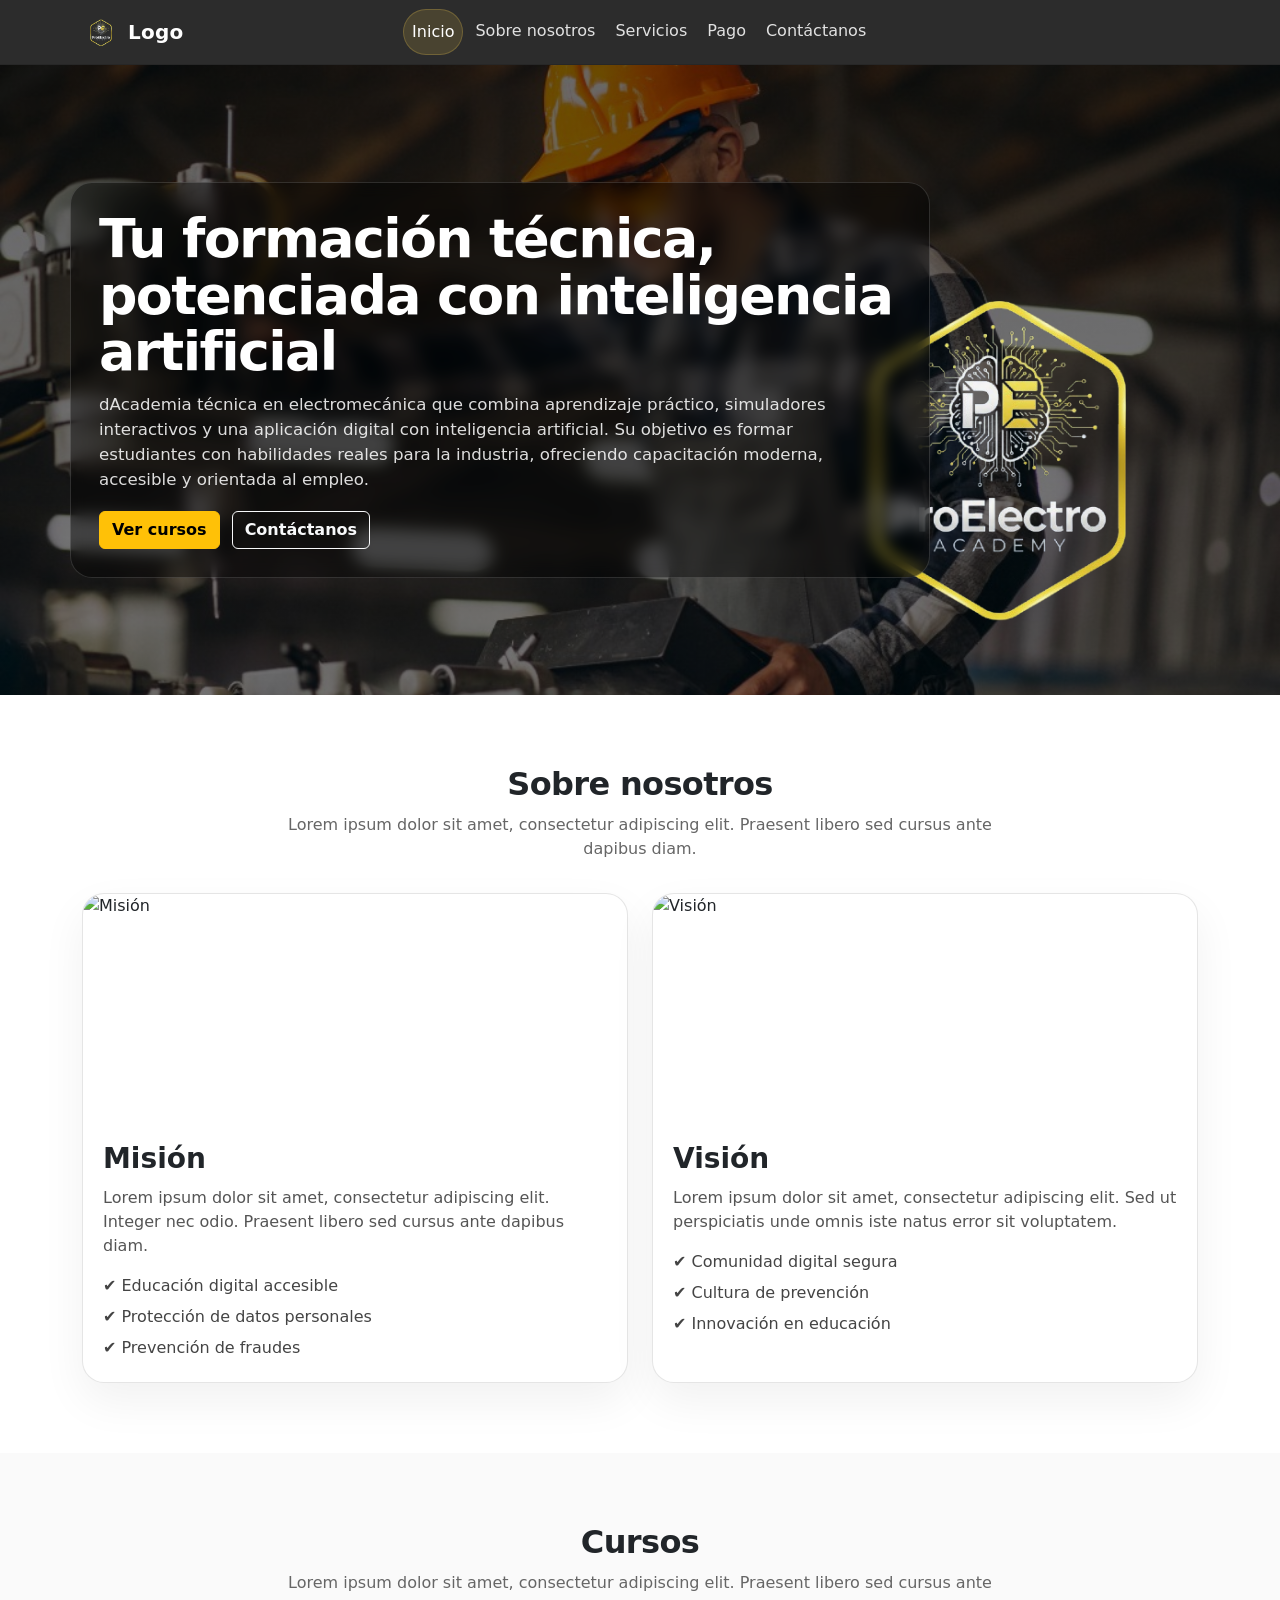
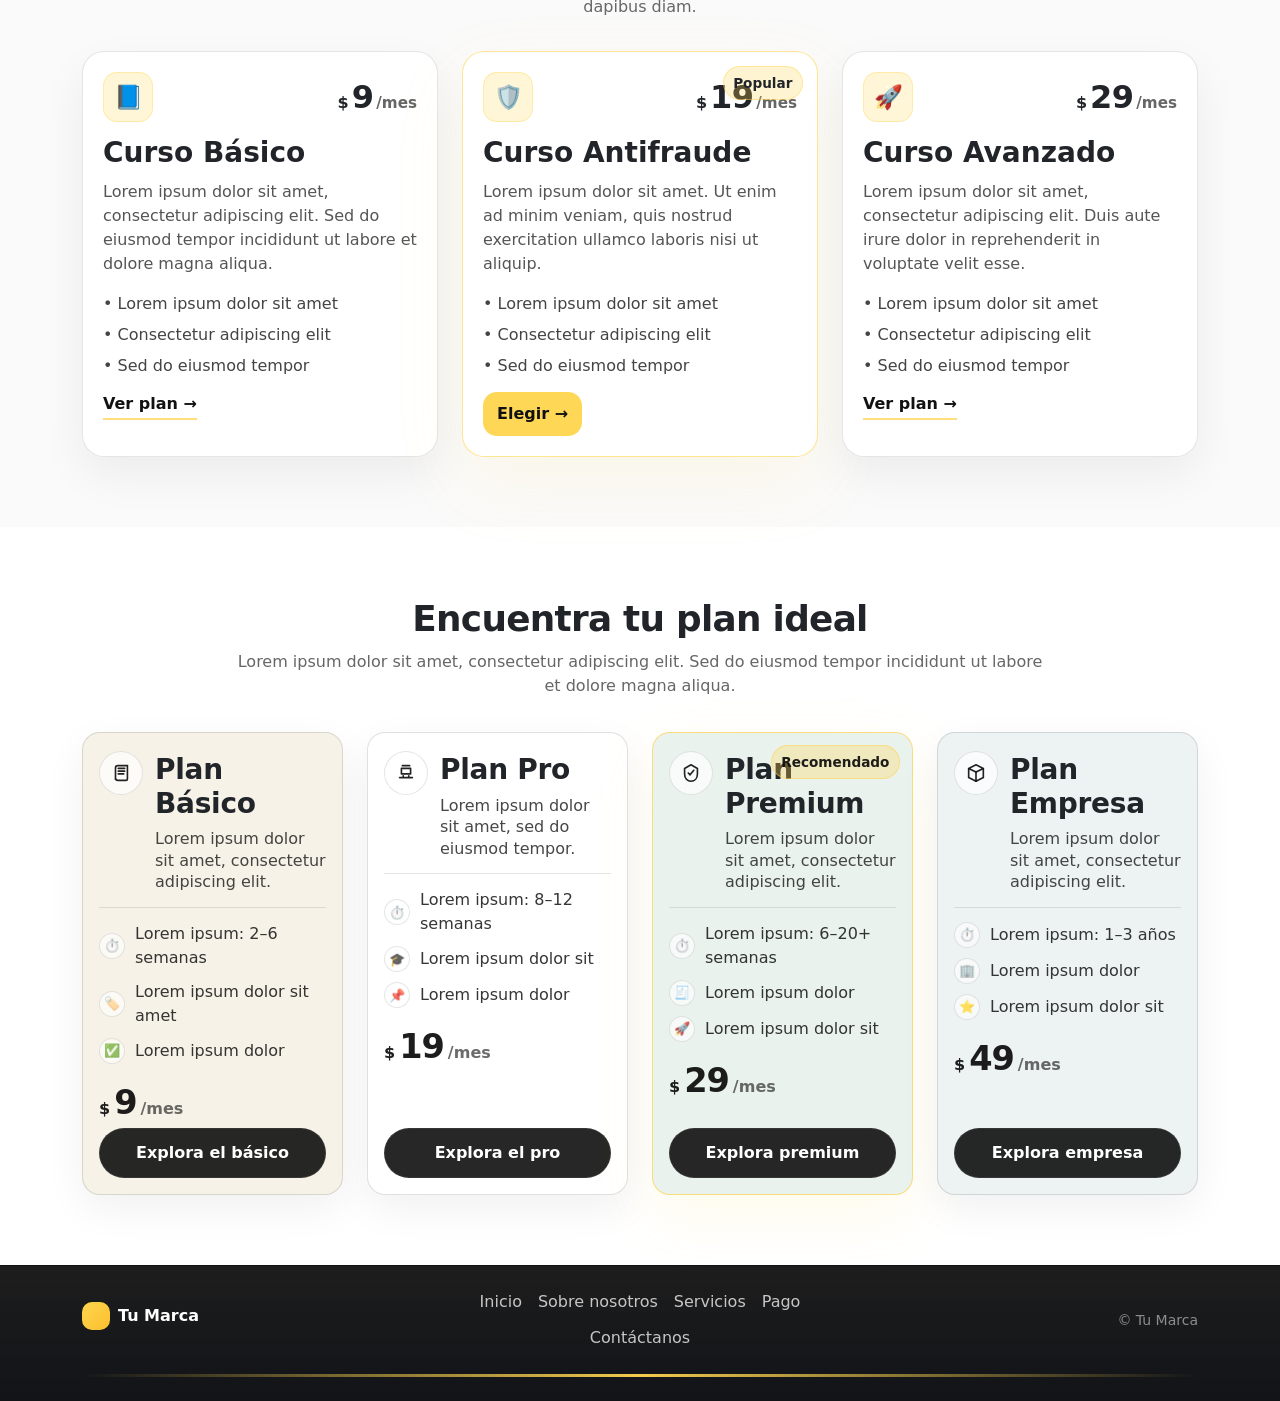
==== index.html @ c1946adf "actualizacion hero" ====
<!doctype html>
<html lang="es">
<head>
  <meta charset="utf-8" />
  <meta name="viewport" content="width=device-width, initial-scale=1" />
  <title>Layout General</title>

  <!-- Bootstrap -->
  <link href="https://cdn.jsdelivr.net/npm/bootstrap@5.3.3/dist/css/bootstrap.min.css" rel="stylesheet">
  <!-- CSS -->
  <link rel="stylesheet" href="diseño.css" />
  <link rel="stylesheet" href="inicio.css">
</head>

<body>

  <!-- NAVBAR -->
  <header class="sticky-top">
    <nav class="navbar navbar-expand-lg navbar-dark nav-oscuro">
      <div class="container">

      <!-- Logo -->
<a class="navbar-brand d-flex align-items-center gap-2" href="index.html">
  <img src="img/logo.png" alt="Logo" class="logo-img">
  <span class="brand-text d-none d-sm-inline">Logo</span>
</a>

        <!-- Toggle Mobile -->
        <button class="navbar-toggler border-0 shadow-none" type="button"
                data-bs-toggle="collapse" data-bs-target="#mainNav"
                aria-controls="mainNav" aria-expanded="false" aria-label="Abrir menú">
          <span class="navbar-toggler-icon"></span>
        </button>

        <!-- Menú -->
        <div class="collapse navbar-collapse" id="mainNav">

          <!-- Menú centrado real -->
          <ul class="navbar-nav mx-auto text-center nav-center">
            <li class="nav-item"><a class="nav-link active" href="#inicio">Inicio</a></li>
            <li class="nav-item"><a class="nav-link" href="#nosotros">Sobre nosotros</a></li>
            <li class="nav-item"><a class="nav-link" href="#servicios">Servicios</a></li>
            <li class="nav-item"><a class="nav-link" href="#pago">Pago</a></li>
            <li class="nav-item"><a class="nav-link" href="#contactanos">Contáctanos</a></li>
          </ul>

          <!-- Spacer para que el centrado no se vaya (balance del logo) -->
          <div class="nav-spacer d-none d-lg-block"></div>
        </div>

      </div>
    </nav>
  </header>

  <!-- MAIN BLANCO -->
 <main>
  <section id="inicio" class="hero-bg">
  <div class="hero-overlay" aria-hidden="true"></div>

  <div class="container hero-content">
    <div class="hero-box">
      <h1 class="hero-title">Tu formación técnica, potenciada con inteligencia artificial</h1>
      <p class="hero-subtitle">
        dAcademia técnica en electromecánica que combina aprendizaje práctico, simuladores interactivos y una aplicación digital con inteligencia artificial. Su objetivo es formar estudiantes con habilidades reales para la industria, ofreciendo capacitación moderna, accesible y orientada al empleo.
      </p>

      <div class="hero-actions">
        <a href="#servicios" class="btn btn-warning fw-semibold">Ver cursos</a>
        <a href="#contactanos" class="btn btn-outline-light fw-semibold">Contáctanos</a>
      </div>
    </div>
  </div>
</section>
<section id="nosotros" class="about-section">
  <div class="container">

    <div class="about-head">
      <h2 class="about-title">Sobre nosotros</h2>
      <p class="about-subtitle">
        Lorem ipsum dolor sit amet, consectetur adipiscing elit. Praesent libero sed cursus ante dapibus diam.
      </p>
    </div>
    <!-- SOLO ESTO SE AGREGA -->
  <img src="img/logo.png" alt="Logo" class="hero-logo">

    <div class="row g-4">

      <!-- MISIÓN -->
      <div class="col-12 col-md-6">
        <article class="about-card">
          <div class="about-img">
            <img src="https://images.unsplash.com/photo-1521737604893-d14cc237f11d?auto=format&fit=crop&w=1400&q=70" alt="Misión">
          </div>

          <div class="about-body">
            <h3 class="about-card-title">Misión</h3>
            <p class="about-text">
              Lorem ipsum dolor sit amet, consectetur adipiscing elit. Integer nec odio. Praesent libero sed cursus ante dapibus diam.
            </p>

            <ul class="about-list">
              <li>✔ Educación digital accesible</li>
              <li>✔ Protección de datos personales</li>
              <li>✔ Prevención de fraudes</li>
            </ul>
          </div>
        </article>
      </div>

      <!-- VISIÓN -->
      <div class="col-12 col-md-6">
        <article class="about-card">
          <div class="about-img">
            <img src="https://images.unsplash.com/photo-1522071820081-009f0129c71c?auto=format&fit=crop&w=1400&q=70" alt="Visión">
          </div>

          <div class="about-body">
            <h3 class="about-card-title">Visión</h3>
            <p class="about-text">
              Lorem ipsum dolor sit amet, consectetur adipiscing elit. Sed ut perspiciatis unde omnis iste natus error sit voluptatem.
            </p>

            <ul class="about-list">
              <li>✔ Comunidad digital segura</li>
              <li>✔ Cultura de prevención</li>
              <li>✔ Innovación en educación</li>
            </ul>
          </div>
        </article>
      </div>

    </div>

  </div>
</section>
<section id="servicios" class="courses-section">
  <div class="container">

    <div class="courses-head">
      <h2 class="courses-title">Cursos</h2>
      <p class="courses-subtitle">
        Lorem ipsum dolor sit amet, consectetur adipiscing elit. Praesent libero sed cursus ante dapibus diam.
      </p>
    </div>

    <div class="row g-4">

      <!-- CURSO 1 -->
      <div class="col-12 col-md-6 col-lg-4">
        <article class="course-card">
          <div class="course-top">
            <div class="course-icon">📘</div>
            <div class="course-price">
              <span class="cur">$</span><span class="val">9</span><span class="per">/mes</span>
            </div>
          </div>

          <h3 class="course-name">Curso Básico</h3>
          <p class="course-text">
            Lorem ipsum dolor sit amet, consectetur adipiscing elit. Sed do eiusmod tempor incididunt ut labore et dolore magna aliqua.
          </p>

          <ul class="course-list">
            <li>• Lorem ipsum dolor sit amet</li>
            <li>• Consectetur adipiscing elit</li>
            <li>• Sed do eiusmod tempor</li>
          </ul>

          <a href="#pago" class="course-btn">Ver plan →</a>
        </article>
      </div>

      <!-- CURSO 2 -->
      <div class="col-12 col-md-6 col-lg-4">
        <article class="course-card featured">
          <div class="course-badge">Popular</div>

          <div class="course-top">
            <div class="course-icon">🛡️</div>
            <div class="course-price">
              <span class="cur">$</span><span class="val">19</span><span class="per">/mes</span>
            </div>
          </div>

          <h3 class="course-name">Curso Antifraude</h3>
          <p class="course-text">
            Lorem ipsum dolor sit amet. Ut enim ad minim veniam, quis nostrud exercitation ullamco laboris nisi ut aliquip.
          </p>

          <ul class="course-list">
            <li>• Lorem ipsum dolor sit amet</li>
            <li>• Consectetur adipiscing elit</li>
            <li>• Sed do eiusmod tempor</li>
          </ul>

          <a href="#pago" class="course-btn solid">Elegir →</a>
        </article>
      </div>

      <!-- CURSO 3 -->
      <div class="col-12 col-md-6 col-lg-4">
        <article class="course-card">
          <div class="course-top">
            <div class="course-icon">🚀</div>
            <div class="course-price">
              <span class="cur">$</span><span class="val">29</span><span class="per">/mes</span>
            </div>
          </div>

          <h3 class="course-name">Curso Avanzado</h3>
          <p class="course-text">
            Lorem ipsum dolor sit amet, consectetur adipiscing elit. Duis aute irure dolor in reprehenderit in voluptate velit esse.
          </p>

          <ul class="course-list">
            <li>• Lorem ipsum dolor sit amet</li>
            <li>• Consectetur adipiscing elit</li>
            <li>• Sed do eiusmod tempor</li>
          </ul>

          <a href="#pago" class="course-btn">Ver plan →</a>
        </article>
      </div>

    </div>
  </div>
</section>
<section id="pago" class="plans-section">
  <div class="container">

    <header class="plans-head">
      <h2 class="plans-title">Encuentra tu plan ideal</h2>
      <p class="plans-subtitle">
        Lorem ipsum dolor sit amet, consectetur adipiscing elit. Sed do eiusmod tempor incididunt ut labore et dolore magna aliqua.
      </p>
    </header>

    <div class="row g-4">

      <!-- PLAN 1 -->
      <div class="col-12 col-md-6 col-lg-3">
        <article class="plan-box tint-1">
          <div class="plan-top">
            <span class="plan-icon" aria-hidden="true">
              <!-- icono simple -->
              <svg viewBox="0 0 24 24" fill="none">
                <path d="M6 19V6.5A2.5 2.5 0 0 1 8.5 4H19v14.5A1.5 1.5 0 0 1 17.5 20H8.5A2.5 2.5 0 0 1 6 17.5" stroke="currentColor" stroke-width="1.8" stroke-linecap="round"/>
                <path d="M9 7h7M9 10h7M9 13h6" stroke="currentColor" stroke-width="1.8" stroke-linecap="round"/>
              </svg>
            </span>

            <div>
              <h3 class="plan-name">Plan Básico</h3>
              <p class="plan-desc">Lorem ipsum dolor sit amet, consectetur adipiscing elit.</p>
            </div>
          </div>

          <div class="plan-sep"></div>

          <ul class="plan-features">
            <li>
              <span class="feat-ic">⏱</span>
              <span>Lorem ipsum: 2–6 semanas</span>
            </li>
            <li>
              <span class="feat-ic">🏷</span>
              <span>Lorem ipsum dolor sit amet</span>
            </li>
            <li>
              <span class="feat-ic">✅</span>
              <span>Lorem ipsum dolor</span>
            </li>
          </ul>

          <div class="plan-price">
            <span class="cur">$</span><span class="val">9</span><span class="per">/mes</span>
          </div>

          <a href="#contactanos" class="plan-btn">Explora el básico</a>
        </article>
      </div>

      <!-- PLAN 2 -->
      <div class="col-12 col-md-6 col-lg-3">
        <article class="plan-box tint-2">
          <div class="plan-top">
            <span class="plan-icon" aria-hidden="true">
              <svg viewBox="0 0 24 24" fill="none">
                <path d="M7 7h10v6H7V7Z" stroke="currentColor" stroke-width="1.8" stroke-linejoin="round"/>
                <path d="M5 17h14M9 17v-2m6 2v-2" stroke="currentColor" stroke-width="1.8" stroke-linecap="round"/>
                <path d="M8 4h8" stroke="currentColor" stroke-width="1.8" stroke-linecap="round"/>
              </svg>
            </span>

            <div>
              <h3 class="plan-name">Plan Pro</h3>
              <p class="plan-desc">Lorem ipsum dolor sit amet, sed do eiusmod tempor.</p>
            </div>
          </div>

          <div class="plan-sep"></div>

          <ul class="plan-features">
            <li><span class="feat-ic">⏱</span><span>Lorem ipsum: 8–12 semanas</span></li>
            <li><span class="feat-ic">🎓</span><span>Lorem ipsum dolor sit</span></li>
            <li><span class="feat-ic">📌</span><span>Lorem ipsum dolor</span></li>
          </ul>

          <div class="plan-price">
            <span class="cur">$</span><span class="val">19</span><span class="per">/mes</span>
          </div>

          <a href="#contactanos" class="plan-btn">Explora el pro</a>
        </article>
      </div>

      <!-- PLAN 3 (destacado) -->
      <div class="col-12 col-md-6 col-lg-3">
        <article class="plan-box tint-3 featured">
          <div class="plan-badge">Recomendado</div>

          <div class="plan-top">
            <span class="plan-icon" aria-hidden="true">
              <svg viewBox="0 0 24 24" fill="none">
                <path d="M12 3l7 4v6c0 5-3 8-7 8s-7-3-7-8V7l7-4Z" stroke="currentColor" stroke-width="1.8" stroke-linejoin="round"/>
                <path d="M9 12l2 2 4-5" stroke="currentColor" stroke-width="1.8" stroke-linecap="round" stroke-linejoin="round"/>
              </svg>
            </span>

            <div>
              <h3 class="plan-name">Plan Premium</h3>
              <p class="plan-desc">Lorem ipsum dolor sit amet, consectetur adipiscing elit.</p>
            </div>
          </div>

          <div class="plan-sep"></div>

          <ul class="plan-features">
            <li><span class="feat-ic">⏱</span><span>Lorem ipsum: 6–20+ semanas</span></li>
            <li><span class="feat-ic">🧾</span><span>Lorem ipsum dolor</span></li>
            <li><span class="feat-ic">🚀</span><span>Lorem ipsum dolor sit</span></li>
          </ul>

          <div class="plan-price">
            <span class="cur">$</span><span class="val">29</span><span class="per">/mes</span>
          </div>

          <a href="#contactanos" class="plan-btn">Explora premium</a>
        </article>
      </div>

      <!-- PLAN 4 -->
      <div class="col-12 col-md-6 col-lg-3">
        <article class="plan-box tint-4">
          <div class="plan-top">
            <span class="plan-icon" aria-hidden="true">
              <svg viewBox="0 0 24 24" fill="none">
                <path d="M4 7l8-4 8 4-8 4-8-4Z" stroke="currentColor" stroke-width="1.8" stroke-linejoin="round"/>
                <path d="M4 7v10l8 4 8-4V7" stroke="currentColor" stroke-width="1.8" stroke-linejoin="round"/>
                <path d="M12 11v10" stroke="currentColor" stroke-width="1.8" stroke-linecap="round"/>
              </svg>
            </span>

            <div>
              <h3 class="plan-name">Plan Empresa</h3>
              <p class="plan-desc">Lorem ipsum dolor sit amet, consectetur adipiscing elit.</p>
            </div>
          </div>

          <div class="plan-sep"></div>

          <ul class="plan-features">
            <li><span class="feat-ic">⏱</span><span>Lorem ipsum: 1–3 años</span></li>
            <li><span class="feat-ic">🏢</span><span>Lorem ipsum dolor</span></li>
            <li><span class="feat-ic">⭐</span><span>Lorem ipsum dolor sit</span></li>
          </ul>

          <div class="plan-price">
            <span class="cur">$</span><span class="val">49</span><span class="per">/mes</span>
          </div>

          <a href="#contactanos" class="plan-btn">Explora empresa</a>
        </article>
      </div>

    </div>
  </div>
</section>
 </main>

  <!-- FOOTER -->
  <footer class="footer-oscuro">
    <div class="container py-4">
      <div class="row g-4 align-items-center">

        <div class="col-12 col-md-4 text-center text-md-start">
          <div class="d-inline-flex align-items-center gap-2">
            <span class="logo-box sm" aria-hidden="true"></span>
            <span class="fw-semibold">Tu Marca</span>
          </div>
        </div>

        <div class="col-12 col-md-4">
          <ul class="footer-links">
            <li><a href="#inicio">Inicio</a></li>
            <li><a href="#nosotros">Sobre nosotros</a></li>
            <li><a href="#servicios">Servicios</a></li>
            <li><a href="#pago">Pago</a></li>
            <li><a href="#contactanos">Contáctanos</a></li>
          </ul>
        </div>

        <div class="col-12 col-md-4 text-center text-md-end">
          <small class="text-white-50">© <span id="year"></span> Tu Marca</small>
        </div>
      </div>

      <div class="linea-amarilla mt-4" aria-hidden="true"></div>
    </div>
  </footer>

  <!-- Bootstrap JS -->
  <script src="https://cdn.jsdelivr.net/npm/bootstrap@5.3.3/dist/js/bootstrap.bundle.min.js"></script>
  <!-- JS -->
  <script src="app.js"></script>
</body>
</html>
---- diseño.css ----
:root{
  --dark: rgba(10,10,10,.86);      /* negro suavizado */
  --dark2: rgba(8,10,14,.96);
  --stroke: rgba(255,255,255,.10);
  --yellow: #ffd54f;
  --yellow2: #fbc02d;
}

/* MAIN BLANCO */
.main-blanco{
  background: #fff;
  color: #111;
  min-height: calc(100vh - 160px);
}

/* NAVBAR OSCURO DIFUMINADO */
.nav-oscuro{
  background: var(--dark);
  backdrop-filter: blur(10px);
  -webkit-backdrop-filter: blur(10px);
  border-bottom: 1px solid var(--stroke);
}

/* Logo */
.logo-box{
  width: 38px;
  height: 38px;
  border-radius: 12px;
  background: linear-gradient(135deg, var(--yellow), var(--yellow2));
}

.logo-box.sm{
  width: 28px;
  height: 28px;
  border-radius: 10px;
}

.logo-img{
  width: 38px;
  height: 38px;
  object-fit: contain;
}

.brand-text{
  font-weight: 700;
  letter-spacing: .2px;
}

/* Links */
.navbar .nav-link{
  color: rgba(255,255,255,.86);
  padding: .65rem .9rem;
  border-radius: 999px;
  transition: background .18s ease, transform .18s ease, color .18s ease;
}

.navbar .nav-link:hover{
  color: #fff;
  background: rgba(255,255,255,.06);
  transform: translateY(-1px);
}

.navbar .nav-link.active{
  color: #fff;
  background: rgba(255,213,79,.14);
  border: 1px solid rgba(255,213,79,.22);
}

/* Centrado real en escritorio */
.nav-center{ gap: .25rem; }
.nav-spacer{ width: 120px; } /* balancea el logo */

/* Mobile: menú bonito */
@media (max-width: 991.98px){
  .navbar-collapse{
    margin-top: .6rem;
    padding: .75rem;
    border: 1px solid var(--stroke);
    border-radius: 16px;
    background: rgba(10,10,10,.75);
  }
  .navbar .nav-link{
    display: block;
    padding: .85rem 1rem;
  }
}

/* FOOTER */
.footer-oscuro{
  background: linear-gradient(180deg, rgba(10,10,10,.92), var(--dark2));
  color: #fff;
  border-top: 1px solid var(--stroke);
}

.footer-links{
  list-style: none;
  padding: 0;
  margin: 0;
  display: flex;
  flex-wrap: wrap;
  gap: .7rem 1rem;
  justify-content: center;
}

.footer-links a{
  color: rgba(255,255,255,.75);
  text-decoration: none;
  border-bottom: 1px solid transparent;
  padding-bottom: 2px;
  transition: color .18s ease, border-color .18s ease;
}

.footer-links a:hover{
  color: #fff;
  border-color: rgba(255,213,79,.6);
}

.linea-amarilla{
  height: 3px;
  border-radius: 999px;
  background: linear-gradient(90deg, transparent, rgba(255,213,79,.95), transparent);
}
---- inicio.css ----
/* ===== HERO BG ===== */
.hero-bg{
  position: relative;
  width: 100%;
  min-height: clamp(420px, 70vh, 720px); /* responsive */
  display: grid;
  place-items: center;

  /* Imagen de fondo */
  background-image: url("img/hero.jpeg");
  background-size: cover;
  background-position: center;
  background-repeat: no-repeat;
}

.hero-overlay{
  position: absolute;
  inset: 0;
  background: linear-gradient(
    180deg,
    rgba(0,0,0,.58),
    rgba(0,0,0,.52)
  );
}

/* Contenido sobre la imagen */
.hero-content{
  position: relative;
  z-index: 2;
  padding: 64px 0;
}

.hero-box{
  max-width: 860px;
  padding: clamp(18px, 3vw, 28px);
  border-radius: 22px;

  background: rgba(0,0,0,.42);
  border: 1px solid rgba(255,255,255,.14);
  backdrop-filter: blur(8px);
  -webkit-backdrop-filter: blur(8px);

  color: #fff;
}

/* Slogan */
.hero-title{
  margin: 0;
  font-weight: 900;
  letter-spacing: -0.03em;
  line-height: 1.05;

  /* multipantalla */
  font-size: clamp(1.9rem, 4.2vw, 3.4rem);
}

.hero-subtitle{
  margin-top: 12px;
  margin-bottom: 0;
  max-width: 72ch;
  color: rgba(255,255,255,.86);
  font-size: clamp(1rem, 1.3vw, 1.1rem);
}

/* Botones */
.hero-actions{
  margin-top: 18px;
  display: flex;
  gap: 12px;
  flex-wrap: wrap;
}
/* Permite posicionamiento interno */
.hero-box{
  position: relative;
}

/* LOGO GRANDE centrado en el espacio derecho */
.hero-logo{
  position: absolute;

  right: clamp(20px, 4vw, 60px); /* espacio desde el borde derecho */
  top: 50%;
  transform: translateY(-50%);

  height: clamp(280px, 48vw, 460px); /* 🔥 MUCHO MÁS GRANDE */
  width: auto;
  object-fit: contain;

  opacity: 0.95;
  pointer-events: none;
}

/* Ajustes mobile */
@media (max-width: 575.98px){
  .hero-content{ padding: 48px 0; }
  .hero-box{ border-radius: 18px; }
  .hero-actions .btn{ width: 100%; }
}
/* ===== SOBRE NOSOTROS ===== */
.about-section{
  padding: 70px 0;
  background: #ffffff;
}

.about-head{
  text-align: center;
  margin-bottom: 32px;
}

.about-title{
  margin: 0;
  font-weight: 900;
  letter-spacing: -0.02em;
}

.about-subtitle{
  margin-top: 10px;
  color: #666;
  max-width: 70ch;
  margin-left: auto;
  margin-right: auto;
}

/* Cards */
.about-card{
  height: 100%;
  border-radius: 22px;
  overflow: hidden;
  background: #fff;
  border: 1px solid rgba(0,0,0,.10);
  box-shadow: 0 18px 45px rgba(0,0,0,.06);
  transition: transform .25s ease, box-shadow .25s ease;
}

.about-card:hover{
  transform: translateY(-5px);
  box-shadow: 0 26px 70px rgba(0,0,0,.10);
}

/* Imagen */
.about-img img{
  width: 100%;
  height: 230px;
  object-fit: cover;
  display: block;
}

/* Contenido */
.about-body{
  padding: 18px 20px 22px;
}

.about-card-title{
  margin: 0;
  font-weight: 900;
}

.about-text{
  margin-top: 10px;
  color: #555;
}

.about-list{
  margin: 12px 0 0;
  padding: 0;
  list-style: none;
  display: grid;
  gap: 7px;
  color: #444;
}

/* Responsive ajustes */
@media (max-width: 575.98px){
  .about-section{ padding: 52px 0; }
  .about-img img{ height: 200px; }
}
/* ===== CURSOS ===== */
.courses-section{
  padding: 70px 0;
  background: #fafafa;
}

.courses-head{
  text-align: center;
  margin-bottom: 32px;
}

.courses-title{
  margin: 0;
  font-weight: 900;
  letter-spacing: -0.02em;
}

.courses-subtitle{
  margin-top: 10px;
  color: #666;
  max-width: 70ch;
  margin-left: auto;
  margin-right: auto;
}

/* Card */
.course-card{
  height: 100%;
  padding: 20px;
  border-radius: 22px;
  background: #fff;
  border: 1px solid rgba(0,0,0,.10);
  box-shadow: 0 18px 45px rgba(0,0,0,.06);
  position: relative;
  transition: transform .25s ease, box-shadow .25s ease;
}

.course-card:hover{
  transform: translateY(-5px);
  box-shadow: 0 26px 70px rgba(0,0,0,.10);
}

/* Parte superior (icono + precio) */
.course-top{
  display: flex;
  align-items: center;
  justify-content: space-between;
  gap: 14px;
}

.course-icon{
  width: 50px;
  height: 50px;
  border-radius: 14px;
  display: grid;
  place-items: center;
  background: rgba(255, 213, 79, .22);
  border: 1px solid rgba(255, 213, 79, .35);
  font-size: 1.45rem;
}

.course-price{
  display: flex;
  align-items: baseline;
  gap: 3px;
  font-weight: 900;
}

.course-price .cur{ font-size: 1rem; }
.course-price .val{
  font-size: 2rem;
  letter-spacing: -0.02em;
}
.course-price .per{
  font-size: .95rem;
  color: #666;
  font-weight: 800;
}

/* Contenido */
.course-name{
  margin: 14px 0 0;
  font-weight: 900;
}

.course-text{
  margin-top: 10px;
  color: #555;
}

.course-list{
  margin: 12px 0 0;
  padding: 0;
  list-style: none;
  display: grid;
  gap: 7px;
  color: #444;
}

/* Botón estilo link */
.course-btn{
  display: inline-block;
  margin-top: 14px;
  font-weight: 900;
  color: #111;
  text-decoration: none;
  border-bottom: 2px solid rgba(255,213,79,.75);
  padding-bottom: 2px;
}

.course-btn:hover{ opacity: .85; }

/* Botón sólido para el destacado */
.course-btn.solid{
  display: inline-block;
  border: none;
  padding: 10px 14px;
  border-radius: 14px;
  background: rgba(255,213,79,.95);
  color: #111;
}

/* Destacado */
.course-card.featured{
  border: 1px solid rgba(255,213,79,.6);
  box-shadow: 0 26px 70px rgba(255,213,79,.10);
}

.course-badge{
  position: absolute;
  top: 14px;
  right: 14px;
  font-size: .85rem;
  font-weight: 900;
  padding: .35rem .6rem;
  border-radius: 999px;
  background: rgba(255, 213, 79, .26);
  border: 1px solid rgba(255, 213, 79, .45);
}

/* Responsive */
@media (max-width: 575.98px){
  .courses-section{ padding: 52px 0; }
}
:root{
  --soft-black: rgba(10,10,10,.86);
  --soft-black-2: rgba(8,10,14,.96);
  --stroke: rgba(0,0,0,.10);
  --muted: #666;
  --yellow: #ffd54f;
  --yellow2:#fbc02d;

  /* “tintas” suaves (como el ejemplo) pero con nuestra paleta */
  --t1: #f6f2e7;  /* beige claro */
  --t2: #ffffff;  /* blanco */
  --t3: #eaf2ee;  /* verdoso suave */
  --t4: #edf2f3;  /* gris azulado suave */
}

/* ===== PLANES ===== */
.plans-section{
  padding: 70px 0;
  background: #fff;
}

.plans-head{
  text-align: center;
  margin-bottom: 34px;
}

.plans-title{
  margin: 0;
  font-weight: 900;
  letter-spacing: -0.02em;
  font-size: clamp(1.8rem, 2.8vw, 2.6rem);
}

.plans-subtitle{
  margin: 10px auto 0;
  max-width: 80ch;
  color: var(--muted);
}

/* Cards estilo “edX” */
.plan-box{
  height: 100%;
  border-radius: 18px;
  border: 1px solid rgba(0,0,0,.12);
  background: #fff;
  overflow: hidden;

  padding: 18px 16px 16px;
  box-shadow: 0 14px 40px rgba(0,0,0,.06);
  transition: transform .22s ease, box-shadow .22s ease;
  position: relative;
  display: flex;
  flex-direction: column;
}

.plan-box:hover{
  transform: translateY(-4px);
  box-shadow: 0 22px 60px rgba(0,0,0,.10);
}

/* “tintas” de fondo por card */
.tint-1{ background: var(--t1); }
.tint-2{ background: var(--t2); }
.tint-3{ background: var(--t3); }
.tint-4{ background: var(--t4); }

.plan-top{
  display: grid;
  grid-template-columns: 44px 1fr;
  gap: 12px;
  align-items: start;
}

.plan-icon{
  width: 44px;
  height: 44px;
  border-radius: 999px;
  background: rgba(255,255,255,.7);
  border: 1px solid rgba(0,0,0,.10);
  display: grid;
  place-items: center;
  color: rgba(10,10,10,.9);
}

.plan-icon svg{
  width: 22px;
  height: 22px;
}

/* Títulos */
.plan-name{
  margin: 2px 0 0;
  font-weight: 900;
  letter-spacing: -0.01em;
}

.plan-desc{
  margin: 8px 0 0;
  color: rgba(10,10,10,.75);
  line-height: 1.35;
}

/* Separador */
.plan-sep{
  height: 1px;
  background: rgba(0,0,0,.10);
  margin: 14px 0;
}

/* Lista con iconitos */
.plan-features{
  list-style: none;
  padding: 0;
  margin: 0;
  display: grid;
  gap: 10px;
  color: rgba(10,10,10,.82);
}

.plan-features li{
  display: grid;
  grid-template-columns: 26px 1fr;
  gap: 10px;
  align-items: center;
}

.feat-ic{
  width: 26px;
  height: 26px;
  border-radius: 999px;
  display: grid;
  place-items: center;
  background: rgba(255,255,255,.6);
  border: 1px solid rgba(0,0,0,.10);
  font-size: 13px;
}

/* Precio (en el ejemplo no siempre está, pero tú lo pediste) */
.plan-price{
  margin-top: 14px;
  display: flex;
  align-items: baseline;
  gap: 4px;
  font-weight: 900;
  color: rgba(10,10,10,.92);
}

.plan-price .val{
  font-size: 2.1rem;
  letter-spacing: -0.03em;
}
.plan-price .per{
  font-weight: 800;
  color: rgba(10,10,10,.60);
}

/* Botón oscuro (como el ejemplo) */
.plan-btn{
  margin-top: auto;
  display: inline-flex;
  justify-content: center;
  align-items: center;

  padding: 12px 14px;
  border-radius: 999px;
  background: rgba(10,10,10,.88);
  color: #fff;
  text-decoration: none;
  font-weight: 800;
  border: 1px solid rgba(255,255,255,.08);
  transition: transform .18s ease, opacity .18s ease, background .18s ease;
}

.plan-btn:hover{
  opacity: .95;
  transform: translateY(-1px);
}

/* Destacado */
.plan-box.featured{
  border: 1px solid rgba(255,213,79,.70);
  box-shadow: 0 20px 60px rgba(255,213,79,.12);
}

.plan-badge{
  position: absolute;
  top: 12px;
  right: 12px;
  padding: .35rem .6rem;
  border-radius: 999px;
  font-size: .85rem;
  font-weight: 900;
  background: rgba(255, 213, 79, .30);
  border: 1px solid rgba(255, 213, 79, .55);
  color: rgba(10,10,10,.92);
}

/* Responsive */
@media (max-width: 575.98px){
  .plans-section{ padding: 52px 0; }
  .plan-top{ grid-template-columns: 40px 1fr; }
  .plan-icon{ width: 40px; height: 40px; }
}
.plan-init{
  opacity: 0;
  transform: translateY(14px);
  transition: opacity .55s ease, transform .55s ease;
}
.plan-in{
  opacity: 1;
  transform: translateY(0);
}
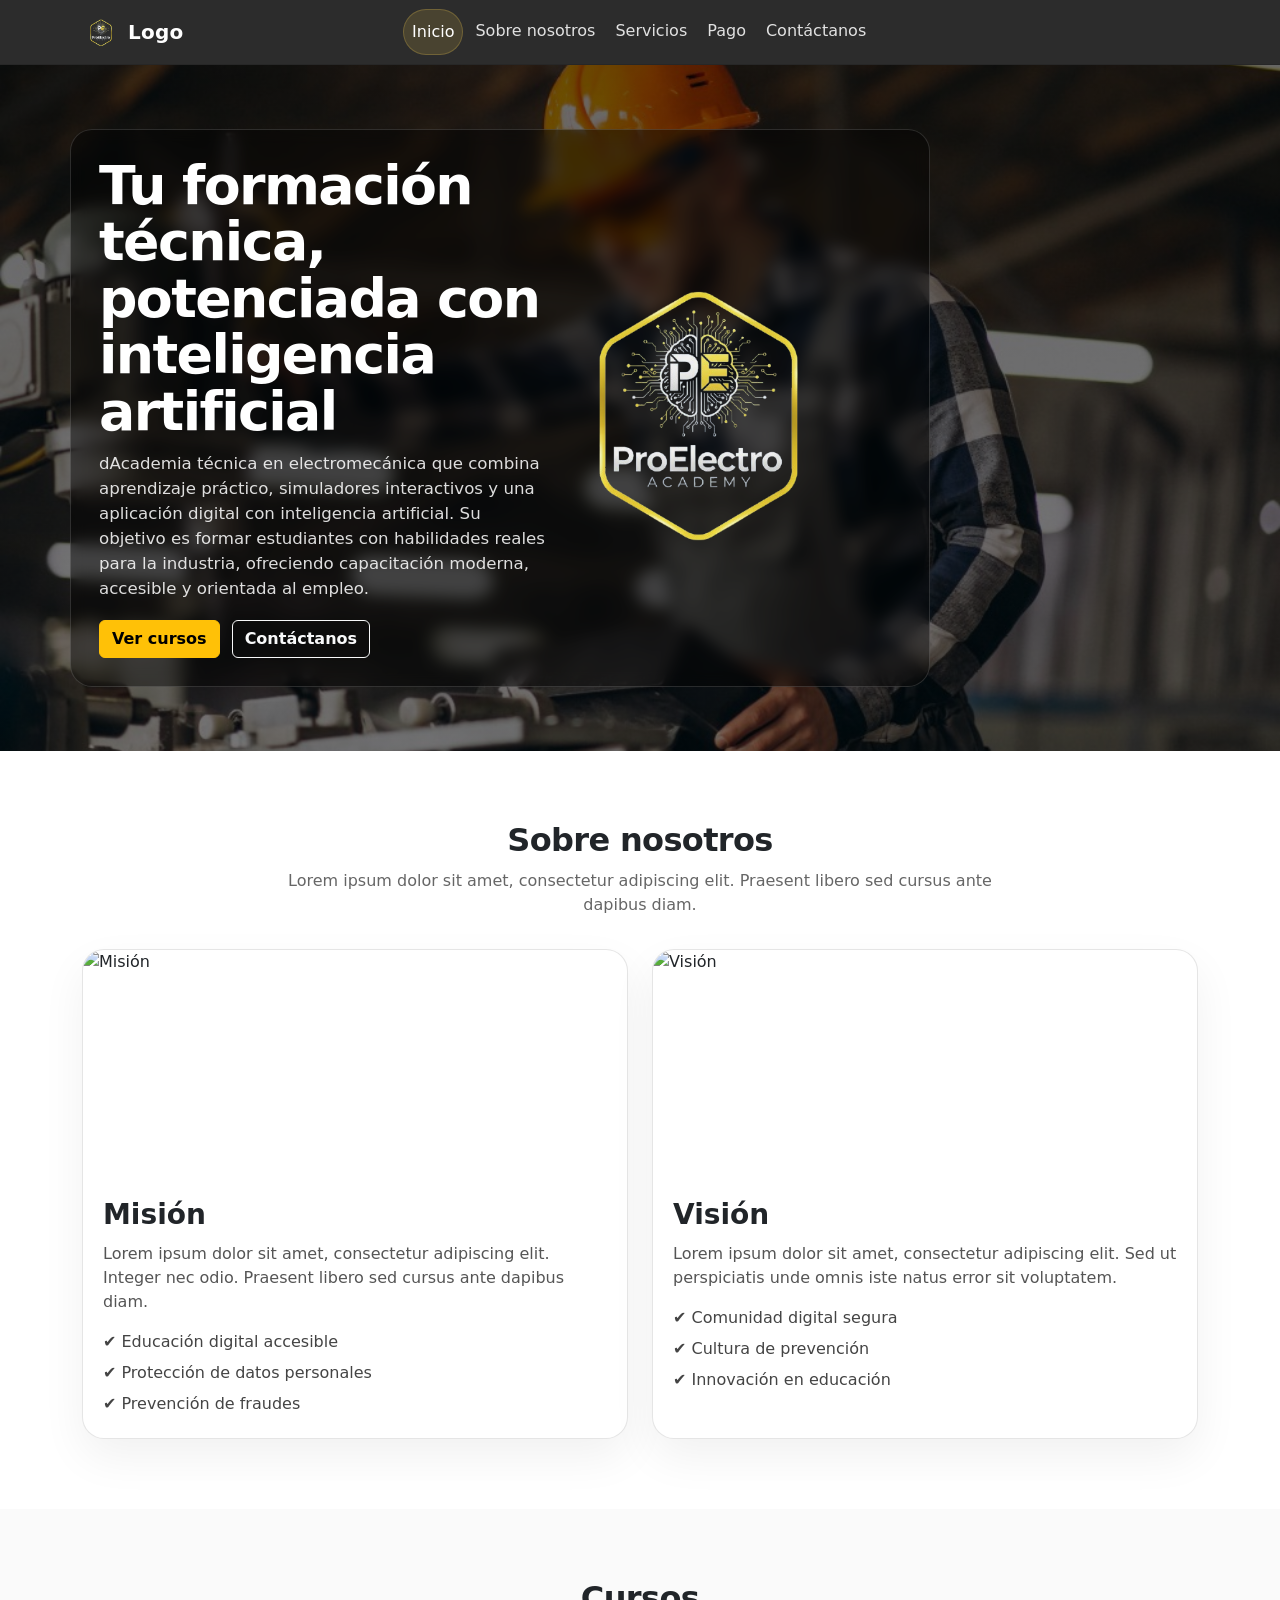
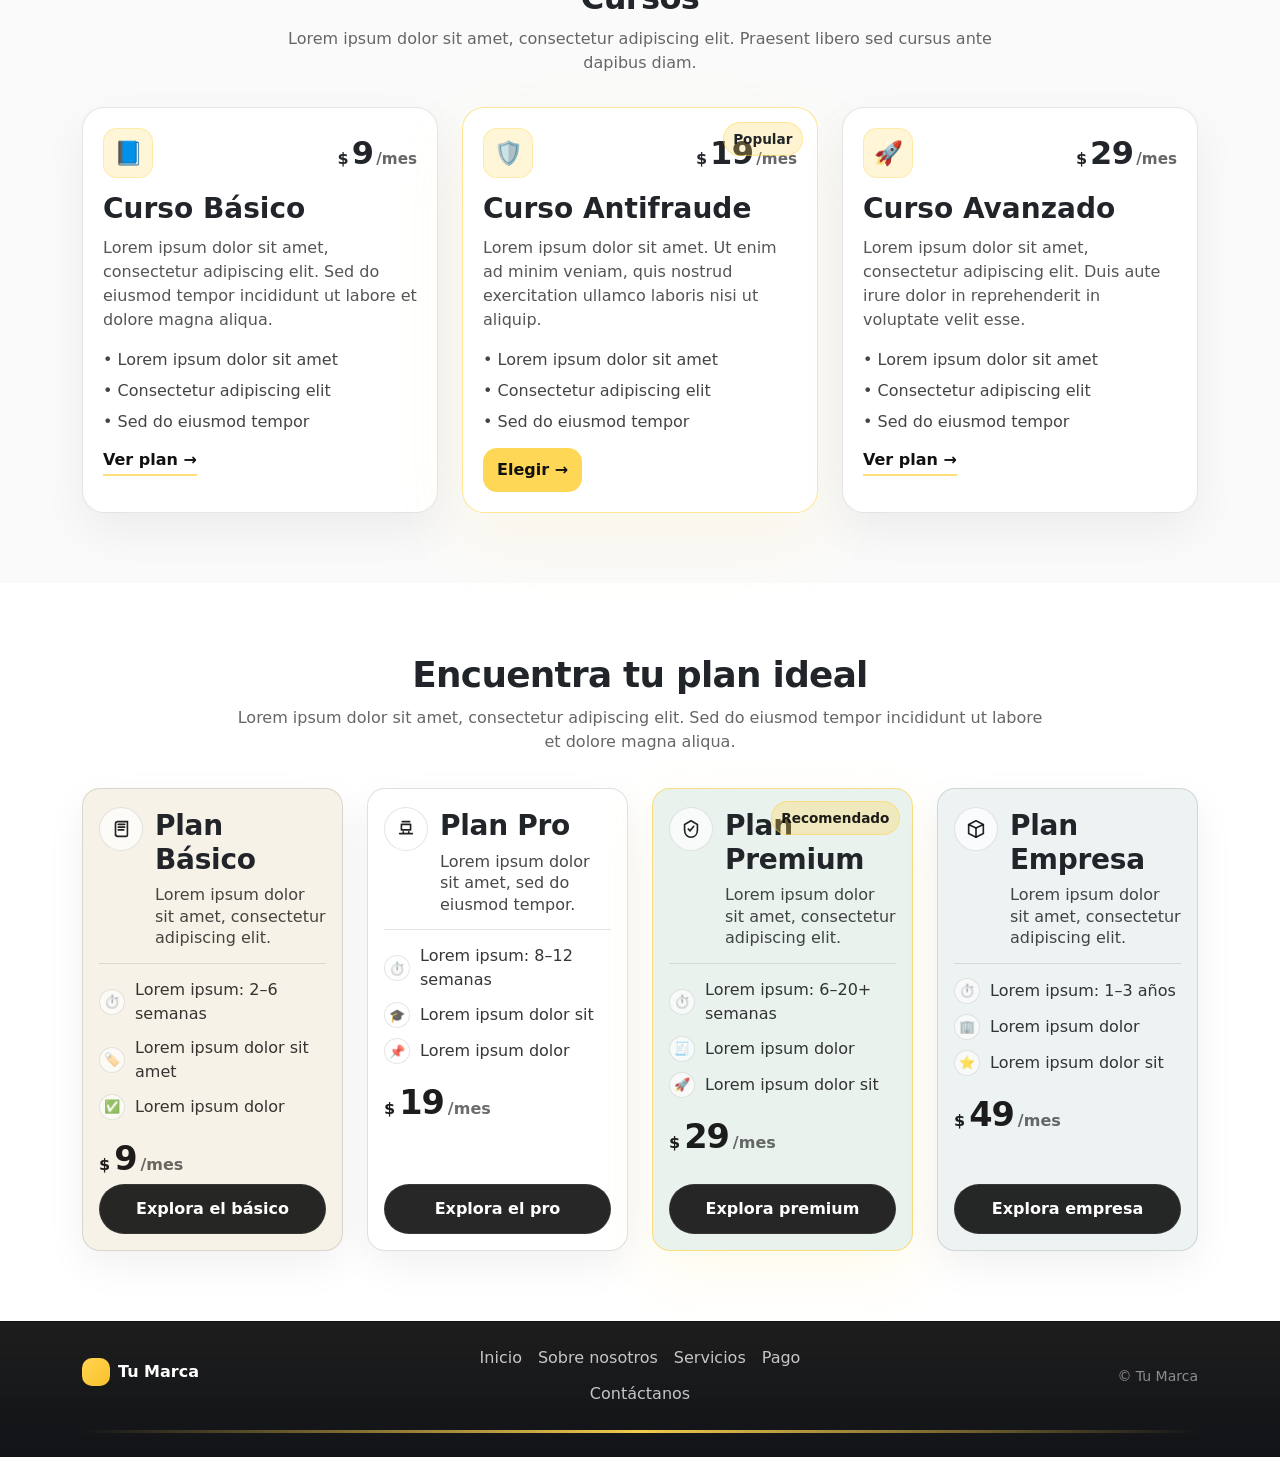
==== commit c9232dfe: "arreglo" ====
--- a/index.html
+++ b/index.html
@@ -68,20 +68,21 @@
         <a href="#servicios" class="btn btn-warning fw-semibold">Ver cursos</a>
         <a href="#contactanos" class="btn btn-outline-light fw-semibold">Contáctanos</a>
       </div>
+
+      <!-- ✅ AQUÍ ADENTRO DEL HERO-BOX -->
+      <img src="img/logo.png" alt="Logo" class="hero-logo">
     </div>
   </div>
 </section>
+
 <section id="nosotros" class="about-section">
   <div class="container">
-
     <div class="about-head">
       <h2 class="about-title">Sobre nosotros</h2>
       <p class="about-subtitle">
         Lorem ipsum dolor sit amet, consectetur adipiscing elit. Praesent libero sed cursus ante dapibus diam.
       </p>
     </div>
-    <!-- SOLO ESTO SE AGREGA -->
-  <img src="img/logo.png" alt="Logo" class="hero-logo">
 
     <div class="row g-4">
 
--- a/inicio.css
+++ b/inicio.css
@@ -2,25 +2,22 @@
 .hero-bg{
   position: relative;
   width: 100%;
-  min-height: clamp(420px, 70vh, 720px); /* responsive */
+  min-height: clamp(420px, 70vh, 720px);
   display: grid;
   place-items: center;
 
-  /* Imagen de fondo */
   background-image: url("img/hero.jpeg");
   background-size: cover;
   background-position: center;
   background-repeat: no-repeat;
+
+  overflow: hidden;
 }
 
 .hero-overlay{
   position: absolute;
   inset: 0;
-  background: linear-gradient(
-    180deg,
-    rgba(0,0,0,.58),
-    rgba(0,0,0,.52)
-  );
+  background: linear-gradient(180deg, rgba(0,0,0,.58), rgba(0,0,0,.52));
 }
 
 /* Contenido sobre la imagen */
@@ -31,6 +28,7 @@
 }
 
 .hero-box{
+  position: relative; /* padre del logo absolute */
   max-width: 860px;
   padding: clamp(18px, 3vw, 28px);
   border-radius: 22px;
@@ -41,6 +39,7 @@
   -webkit-backdrop-filter: blur(8px);
 
   color: #fff;
+  overflow: hidden; /* evita que el logo se salga */
 }
 
 /* Slogan */
@@ -49,8 +48,6 @@
   font-weight: 900;
   letter-spacing: -0.03em;
   line-height: 1.05;
-
-  /* multipantalla */
   font-size: clamp(1.9rem, 4.2vw, 3.4rem);
 }
 
@@ -69,32 +66,65 @@
   gap: 12px;
   flex-wrap: wrap;
 }
-/* Permite posicionamiento interno */
-.hero-box{
-  position: relative;
-}
-
-/* LOGO GRANDE centrado en el espacio derecho */
+
+/* Logo (desktop) */
 .hero-logo{
   position: absolute;
-
-  right: clamp(20px, 4vw, 60px); /* espacio desde el borde derecho */
+  right: clamp(20px, 4vw, 60px);
   top: 50%;
   transform: translateY(-50%);
 
-  height: clamp(280px, 48vw, 460px); /* 🔥 MUCHO MÁS GRANDE */
+  height: clamp(180px, 28vw, 360px);
   width: auto;
+  max-width: 42%;
+
   object-fit: contain;
-
   opacity: 0.95;
   pointer-events: none;
 }
 
-/* Ajustes mobile */
+/* Desktop: reserva espacio para que el texto no choque con el logo */
+@media (min-width: 769px){
+  .hero-box{
+    padding-right: clamp(210px, 30vw, 420px);
+  }
+}
+
+/* Tablet/Móvil: logo GRANDE abajo y centrado */
+@media (max-width: 768px){
+  .hero-content{ padding: 52px 0; }
+
+  .hero-box{
+    padding-bottom: 240px; /* espacio para el logo grande */
+  }
+
+  .hero-actions .btn{
+    width: 100%;
+  }
+
+  .hero-logo{
+    top: auto;
+    bottom: 14px;
+
+    left: 50%;
+    right: auto;
+
+    transform: translateX(-50%);
+
+    height: 200px;     /* grande */
+    max-height: 40vh;  /* no se sale */
+    max-width: 92%;
+    width: auto;
+
+    opacity: 0.95;
+  }
+}
+
+/* Móvil pequeño */
 @media (max-width: 575.98px){
   .hero-content{ padding: 48px 0; }
-  .hero-box{ border-radius: 18px; }
-  .hero-actions .btn{ width: 100%; }
+  .hero-box{ border-radius: 18px; padding-bottom: 220px; }
+  .hero-logo{ height: 180px; }
 }
 /* ===== SOBRE NOSOTROS ===== */
 .about-section{
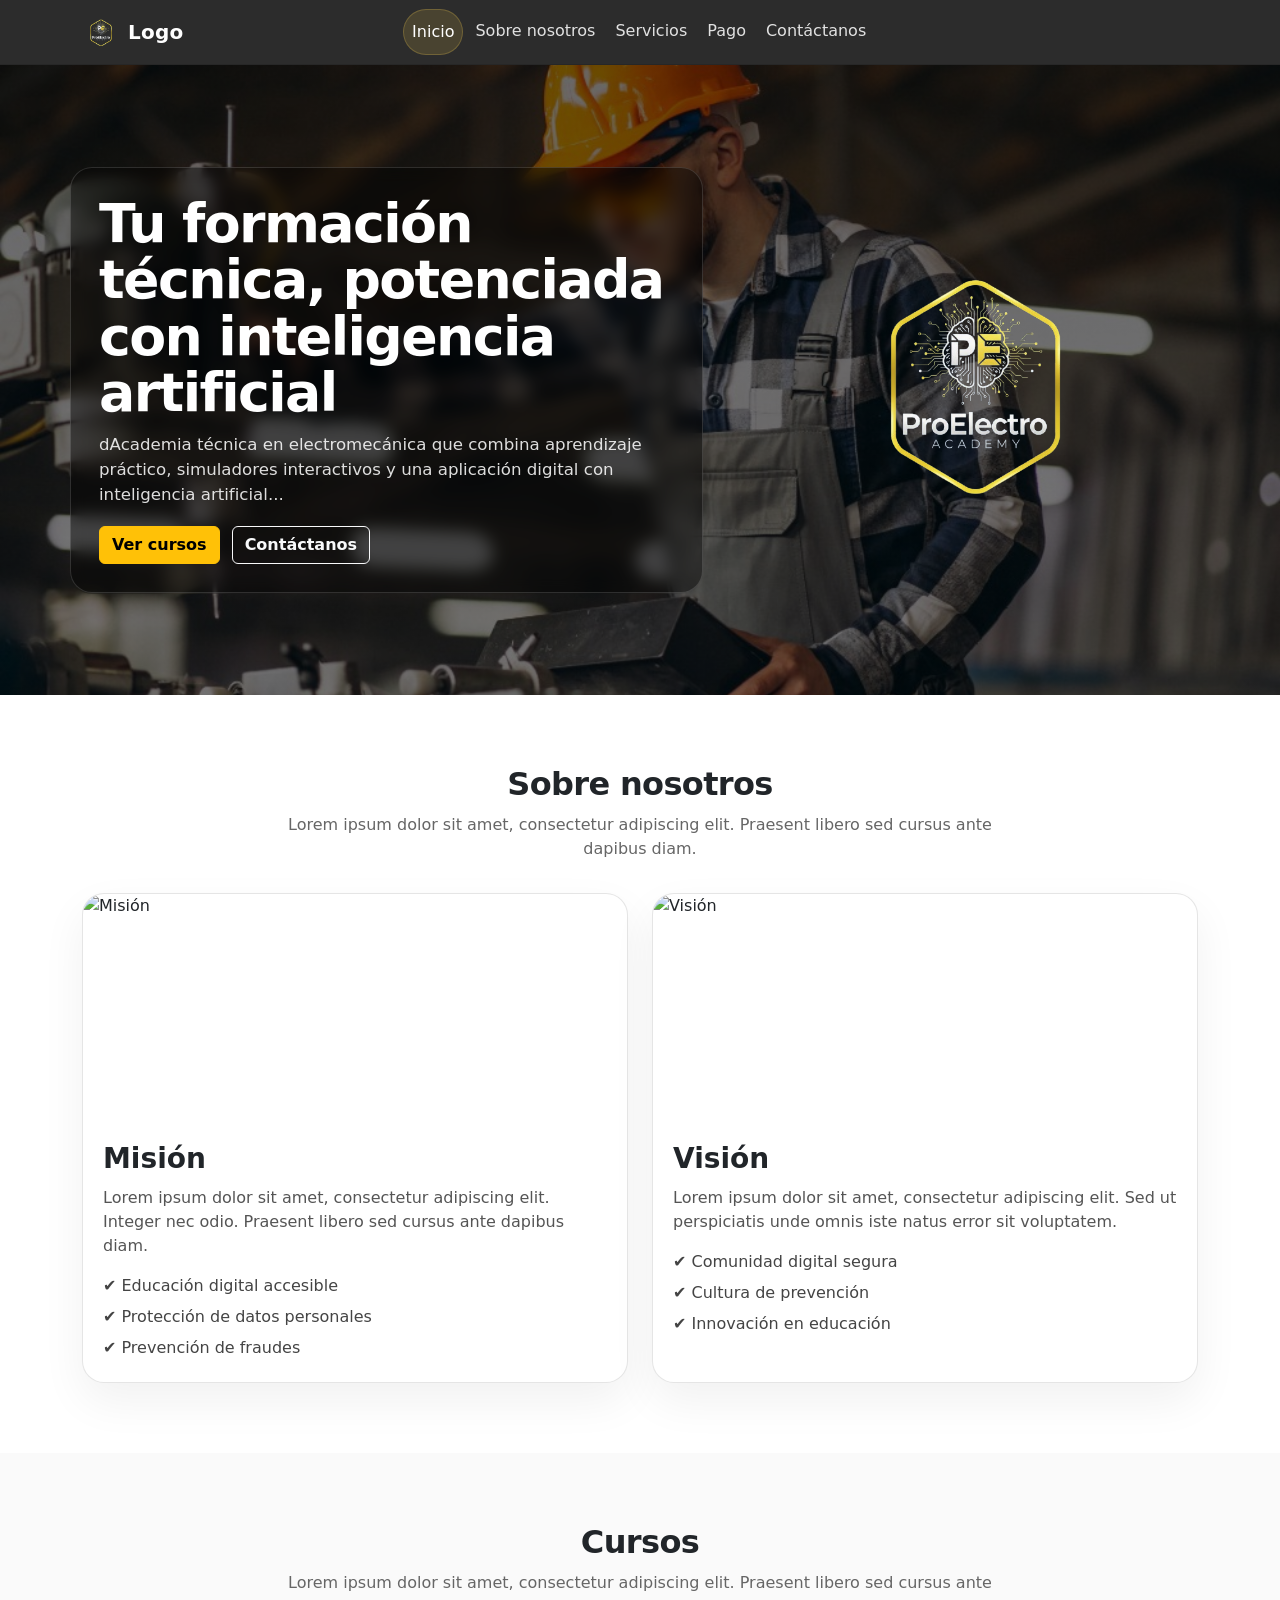
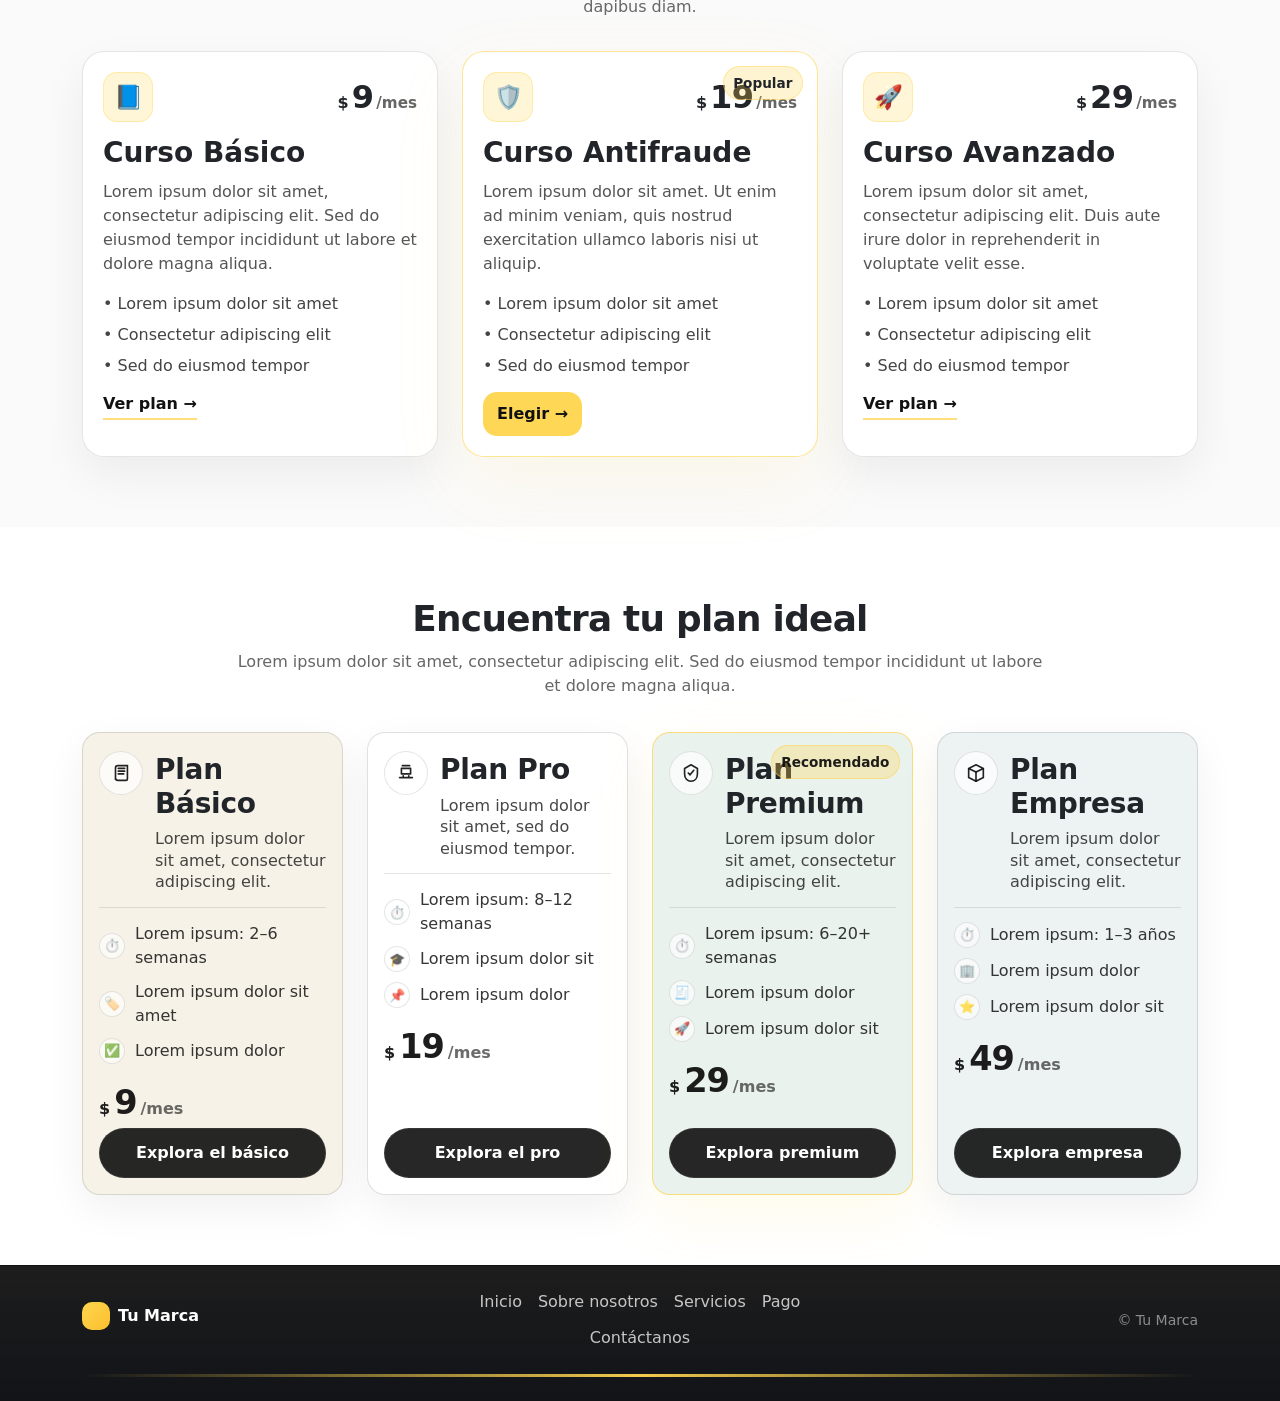
==== commit 33fb8993: "fix hero lgo" ====
--- a/index.html
+++ b/index.html
@@ -54,23 +54,30 @@
 
   <!-- MAIN BLANCO -->
  <main>
-  <section id="inicio" class="hero-bg">
+ <section id="inicio" class="hero-bg">
   <div class="hero-overlay" aria-hidden="true"></div>
 
   <div class="container hero-content">
-    <div class="hero-box">
-      <h1 class="hero-title">Tu formación técnica, potenciada con inteligencia artificial</h1>
-      <p class="hero-subtitle">
-        dAcademia técnica en electromecánica que combina aprendizaje práctico, simuladores interactivos y una aplicación digital con inteligencia artificial. Su objetivo es formar estudiantes con habilidades reales para la industria, ofreciendo capacitación moderna, accesible y orientada al empleo.
-      </p>
-
-      <div class="hero-actions">
-        <a href="#servicios" class="btn btn-warning fw-semibold">Ver cursos</a>
-        <a href="#contactanos" class="btn btn-outline-light fw-semibold">Contáctanos</a>
-      </div>
-
-      <!-- ✅ AQUÍ ADENTRO DEL HERO-BOX -->
-      <img src="img/logo.png" alt="Logo" class="hero-logo">
+    <div class="hero-grid">
+
+      <!-- Caja de texto -->
+      <div class="hero-box">
+        <h1 class="hero-title">Tu formación técnica, potenciada con inteligencia artificial</h1>
+        <p class="hero-subtitle">
+          dAcademia técnica en electromecánica que combina aprendizaje práctico, simuladores interactivos y una aplicación digital con inteligencia artificial...
+        </p>
+
+        <div class="hero-actions">
+          <a href="#servicios" class="btn btn-warning fw-semibold">Ver cursos</a>
+          <a href="#contactanos" class="btn btn-outline-light fw-semibold">Contáctanos</a>
+        </div>
+      </div>
+
+      <!-- Logo fuera del recuadro -->
+      <div class="hero-logo-wrap">
+        <img src="img/logo.png" alt="Logo" class="hero-logo">
+      </div>
+
     </div>
   </div>
 </section>
--- a/inicio.css
+++ b/inicio.css
@@ -27,8 +27,16 @@
   padding: 64px 0;
 }
 
+/* ✅ NUEVO: Grid para texto + logo (evita espacio vacío) */
+.hero-grid{
+  display: grid;
+  grid-template-columns: 1.15fr .85fr;
+  align-items: center;
+  gap: clamp(16px, 3vw, 44px);
+}
+
+/* Caja texto (igual que la tuya) */
 .hero-box{
-  position: relative; /* padre del logo absolute */
   max-width: 860px;
   padding: clamp(18px, 3vw, 28px);
   border-radius: 22px;
@@ -39,7 +47,7 @@
   -webkit-backdrop-filter: blur(8px);
 
   color: #fff;
-  overflow: hidden; /* evita que el logo se salga */
+  overflow: hidden;
 }
 
 /* Slogan */
@@ -67,35 +75,27 @@
   flex-wrap: wrap;
 }
 
-/* Logo (desktop) */
+/* ✅ Logo fuera del recuadro */
+.hero-logo-wrap{
+  display: grid;
+  place-items: center;
+}
+
 .hero-logo{
-  position: absolute;
-  right: clamp(20px, 4vw, 60px);
-  top: 50%;
-  transform: translateY(-50%);
-
-  height: clamp(180px, 28vw, 360px);
+  height: clamp(220px, 24vw, 420px);
   width: auto;
-  max-width: 42%;
-
+  max-width: 100%;
   object-fit: contain;
-  opacity: 0.95;
+  opacity: 0.98;
   pointer-events: none;
 }
 
-/* Desktop: reserva espacio para que el texto no choque con el logo */
-@media (min-width: 769px){
-  .hero-box{
-    padding-right: clamp(210px, 30vw, 420px);
-  }
-}
-
-/* Tablet/Móvil: logo GRANDE abajo y centrado */
+/* Tablet/Móvil: apila (texto arriba, logo abajo centrado) */
 @media (max-width: 768px){
   .hero-content{ padding: 52px 0; }
 
-  .hero-box{
-    padding-bottom: 240px; /* espacio para el logo grande */
+  .hero-grid{
+    grid-template-columns: 1fr;
   }
 
   .hero-actions .btn{
@@ -103,28 +103,16 @@
   }
 
   .hero-logo{
-    top: auto;
-    bottom: 14px;
-
-    left: 50%;
-    right: auto;
-
-    transform: translateX(-50%);
-
-    height: 200px;     /* grande */
-    max-height: 40vh;  /* no se sale */
-    max-width: 92%;
-    width: auto;
-
-    opacity: 0.95;
+    height: 220px;   /* grande en móvil */
+    max-height: 40vh;
   }
 }
 
 /* Móvil pequeño */
 @media (max-width: 575.98px){
   .hero-content{ padding: 48px 0; }
-  .hero-box{ border-radius: 18px; padding-bottom: 220px; }
-  .hero-logo{ height: 180px; }
+  .hero-box{ border-radius: 18px; }
+  .hero-logo{ height: 190px; }
 }
 /* ===== SOBRE NOSOTROS ===== */
 .about-section{
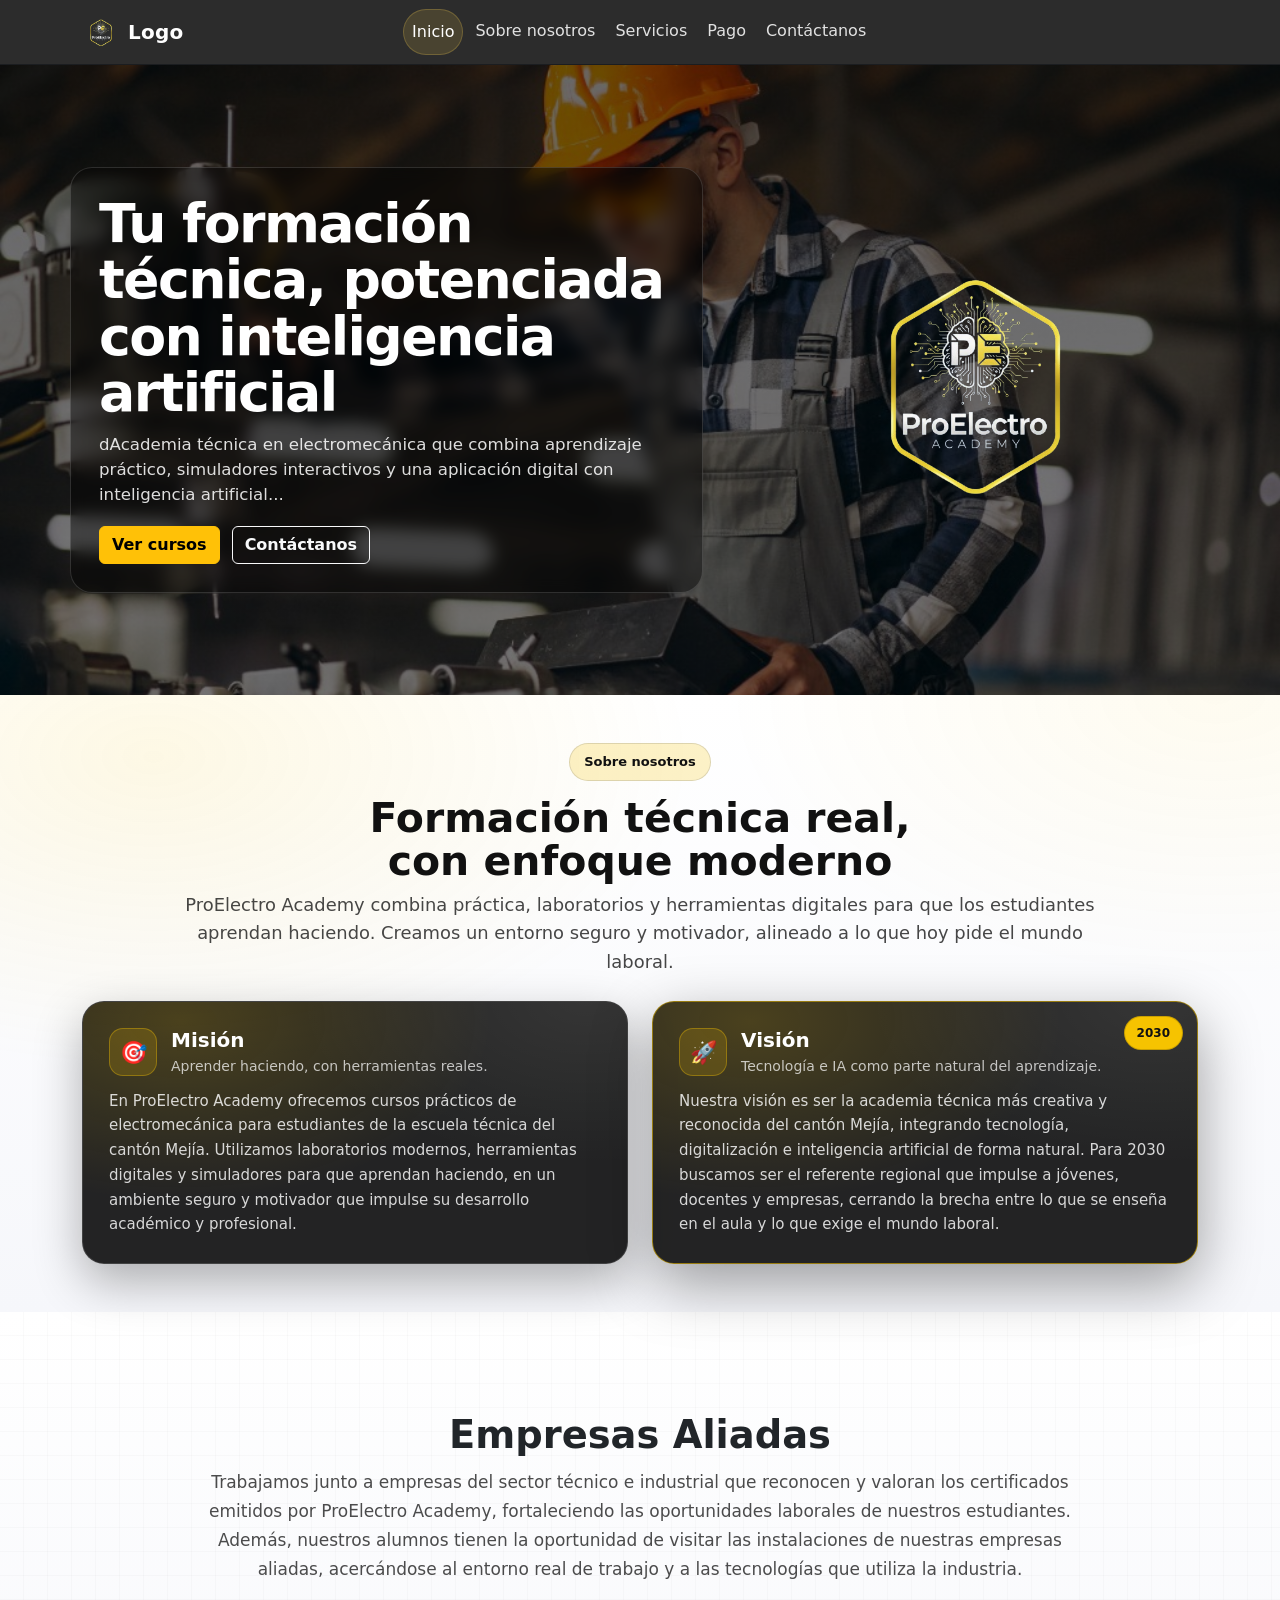
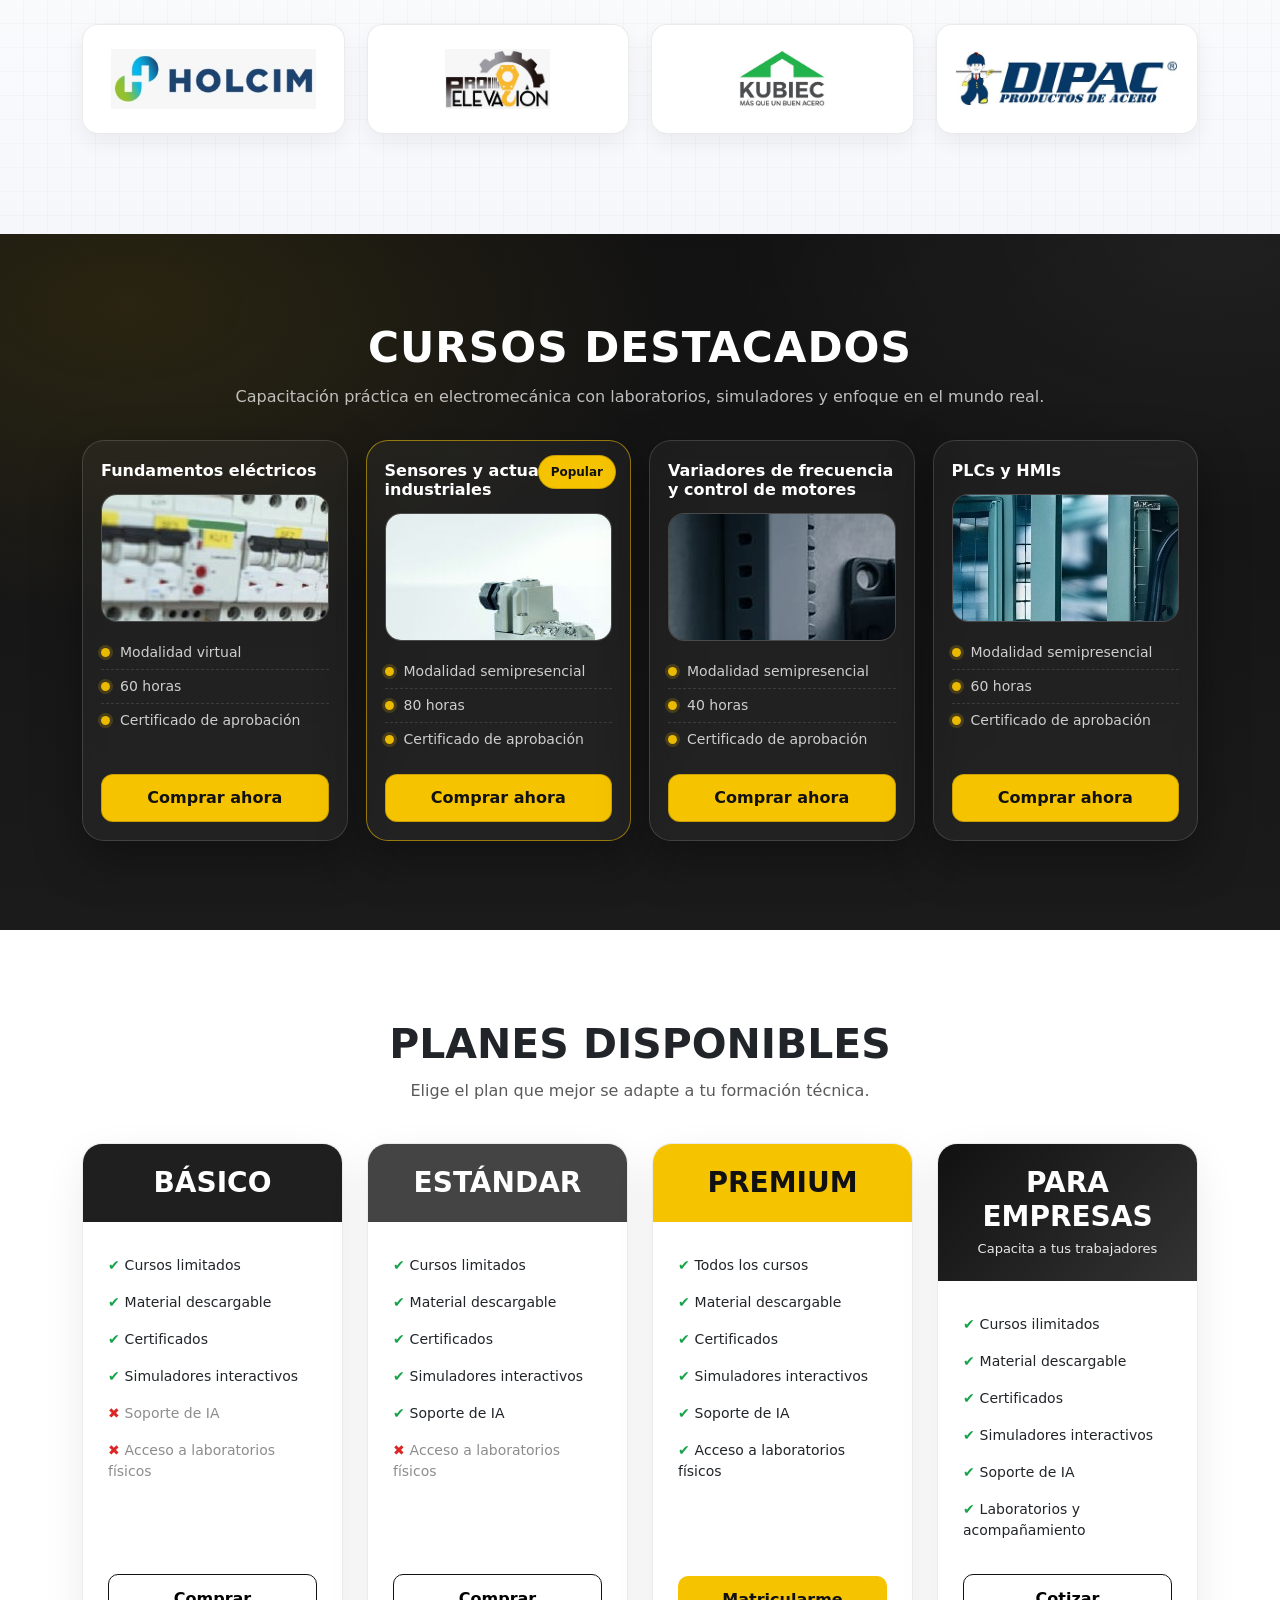
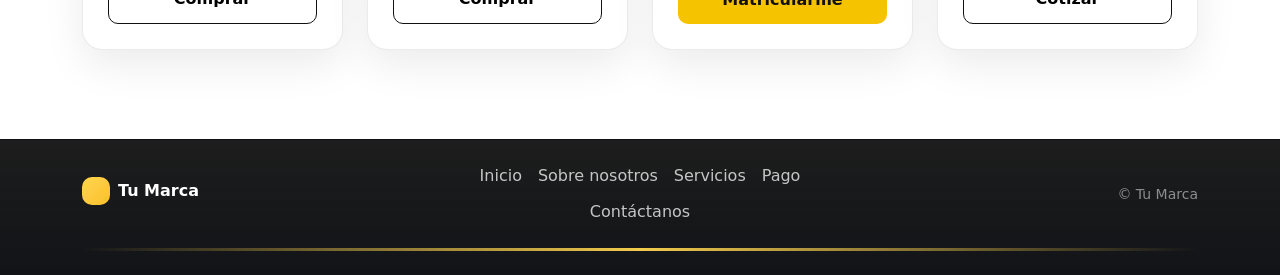
==== commit 58744e33: "imagees" ====
--- a/index.html
+++ b/index.html
@@ -37,11 +37,11 @@
 
           <!-- Menú centrado real -->
           <ul class="navbar-nav mx-auto text-center nav-center">
-            <li class="nav-item"><a class="nav-link active" href="#inicio">Inicio</a></li>
-            <li class="nav-item"><a class="nav-link" href="#nosotros">Sobre nosotros</a></li>
-            <li class="nav-item"><a class="nav-link" href="#servicios">Servicios</a></li>
-            <li class="nav-item"><a class="nav-link" href="#pago">Pago</a></li>
-            <li class="nav-item"><a class="nav-link" href="#contactanos">Contáctanos</a></li>
+            <li class="nav-item"><a class="nav-link active" href="index.html">Inicio</a></li>
+            <li class="nav-item"><a class="nav-link" href="nosotros.html">Sobre nosotros</a></li>
+            <li class="nav-item"><a class="nav-link" href="servicio.html">Servicios</a></li>
+            <li class="nav-item"><a class="nav-link" href="pago.html">Pago</a></li>
+            <li class="nav-item"><a class="nav-link" href="contactanos.html">Contáctanos</a></li>
           </ul>
 
           <!-- Spacer para que el centrado no se vaya (balance del logo) -->
@@ -68,8 +68,8 @@
         </p>
 
         <div class="hero-actions">
-          <a href="#servicios" class="btn btn-warning fw-semibold">Ver cursos</a>
-          <a href="#contactanos" class="btn btn-outline-light fw-semibold">Contáctanos</a>
+          <a href="servicio.html" class="btn btn-warning fw-semibold">Ver cursos</a>
+          <a href="contactanos.html" class="btn btn-outline-light fw-semibold">Contáctanos</a>
         </div>
       </div>
 
@@ -81,319 +81,274 @@
     </div>
   </div>
 </section>
-
-<section id="nosotros" class="about-section">
+<section id="sobre" class="about-section py-5">
   <div class="container">
-    <div class="about-head">
-      <h2 class="about-title">Sobre nosotros</h2>
-      <p class="about-subtitle">
-        Lorem ipsum dolor sit amet, consectetur adipiscing elit. Praesent libero sed cursus ante dapibus diam.
+    <!-- encabezado -->
+    <div class="text-center mx-auto mb-4 about-head">
+      <span class="about-kicker">Sobre nosotros</span>
+      <h2 class="about-title mt-3 mb-2">
+        Formación técnica real, <span class="about-accent">con enfoque moderno</span>
+      </h2>
+      <p class="about-lead mb-0">
+        ProElectro Academy combina práctica, laboratorios y herramientas digitales para que los estudiantes aprendan haciendo.
+        Creamos un entorno seguro y motivador, alineado a lo que hoy pide el mundo laboral.
       </p>
     </div>
 
+    <!-- cards -->
     <div class="row g-4">
-
-      <!-- MISIÓN -->
-      <div class="col-12 col-md-6">
-        <article class="about-card">
-          <div class="about-img">
-            <img src="https://images.unsplash.com/photo-1521737604893-d14cc237f11d?auto=format&fit=crop&w=1400&q=70" alt="Misión">
-          </div>
-
-          <div class="about-body">
-            <h3 class="about-card-title">Misión</h3>
-            <p class="about-text">
-              Lorem ipsum dolor sit amet, consectetur adipiscing elit. Integer nec odio. Praesent libero sed cursus ante dapibus diam.
-            </p>
-
-            <ul class="about-list">
-              <li>✔ Educación digital accesible</li>
-              <li>✔ Protección de datos personales</li>
-              <li>✔ Prevención de fraudes</li>
-            </ul>
-          </div>
-        </article>
-      </div>
-
-      <!-- VISIÓN -->
-      <div class="col-12 col-md-6">
-        <article class="about-card">
-          <div class="about-img">
-            <img src="https://images.unsplash.com/photo-1522071820081-009f0129c71c?auto=format&fit=crop&w=1400&q=70" alt="Visión">
-          </div>
-
-          <div class="about-body">
-            <h3 class="about-card-title">Visión</h3>
-            <p class="about-text">
-              Lorem ipsum dolor sit amet, consectetur adipiscing elit. Sed ut perspiciatis unde omnis iste natus error sit voluptatem.
-            </p>
-
-            <ul class="about-list">
-              <li>✔ Comunidad digital segura</li>
-              <li>✔ Cultura de prevención</li>
-              <li>✔ Innovación en educación</li>
-            </ul>
-          </div>
-        </article>
-      </div>
-
-    </div>
-
-  </div>
-</section>
-<section id="servicios" class="courses-section">
-  <div class="container">
-
-    <div class="courses-head">
-      <h2 class="courses-title">Cursos</h2>
-      <p class="courses-subtitle">
-        Lorem ipsum dolor sit amet, consectetur adipiscing elit. Praesent libero sed cursus ante dapibus diam.
-      </p>
-    </div>
-
-    <div class="row g-4">
-
-      <!-- CURSO 1 -->
-      <div class="col-12 col-md-6 col-lg-4">
-        <article class="course-card">
-          <div class="course-top">
-            <div class="course-icon">📘</div>
-            <div class="course-price">
-              <span class="cur">$</span><span class="val">9</span><span class="per">/mes</span>
+      <!-- Misión -->
+      <div class="col-12 col-lg-6">
+        <article class="about-card h-100">
+          <div class="about-card-top">
+            <div class="about-icon" aria-hidden="true">🎯</div>
+            <div>
+              <h3 class="about-card-title mb-1">Misión</h3>
+              <p class="about-card-sub mb-0">Aprender haciendo, con herramientas reales.</p>
             </div>
           </div>
 
-          <h3 class="course-name">Curso Básico</h3>
-          <p class="course-text">
-            Lorem ipsum dolor sit amet, consectetur adipiscing elit. Sed do eiusmod tempor incididunt ut labore et dolore magna aliqua.
+          <p class="about-card-text mb-0">
+            En ProElectro Academy ofrecemos cursos prácticos de electromecánica para estudiantes de la escuela técnica del cantón Mejía.
+            Utilizamos laboratorios modernos, herramientas digitales y simuladores para que aprendan haciendo, en un ambiente seguro y motivador
+            que impulse su desarrollo académico y profesional.
           </p>
-
-          <ul class="course-list">
-            <li>• Lorem ipsum dolor sit amet</li>
-            <li>• Consectetur adipiscing elit</li>
-            <li>• Sed do eiusmod tempor</li>
-          </ul>
-
-          <a href="#pago" class="course-btn">Ver plan →</a>
         </article>
       </div>
 
-      <!-- CURSO 2 -->
-      <div class="col-12 col-md-6 col-lg-4">
-        <article class="course-card featured">
-          <div class="course-badge">Popular</div>
-
-          <div class="course-top">
-            <div class="course-icon">🛡️</div>
-            <div class="course-price">
-              <span class="cur">$</span><span class="val">19</span><span class="per">/mes</span>
+      <!-- Visión -->
+      <div class="col-12 col-lg-6">
+        <article class="about-card about-card-featured h-100">
+          <div class="about-badge">2030</div>
+
+          <div class="about-card-top">
+            <div class="about-icon" aria-hidden="true">🚀</div>
+            <div>
+              <h3 class="about-card-title mb-1">Visión</h3>
+              <p class="about-card-sub mb-0">Tecnología e IA como parte natural del aprendizaje.</p>
             </div>
           </div>
 
-          <h3 class="course-name">Curso Antifraude</h3>
-          <p class="course-text">
-            Lorem ipsum dolor sit amet. Ut enim ad minim veniam, quis nostrud exercitation ullamco laboris nisi ut aliquip.
+          <p class="about-card-text mb-0">
+            Nuestra visión es ser la academia técnica más creativa y reconocida del cantón Mejía, integrando tecnología, digitalización
+            e inteligencia artificial de forma natural. Para 2030 buscamos ser el referente regional que impulse a jóvenes, docentes y empresas,
+            cerrando la brecha entre lo que se enseña en el aula y lo que exige el mundo laboral.
           </p>
-
-          <ul class="course-list">
-            <li>• Lorem ipsum dolor sit amet</li>
-            <li>• Consectetur adipiscing elit</li>
-            <li>• Sed do eiusmod tempor</li>
-          </ul>
-
-          <a href="#pago" class="course-btn solid">Elegir →</a>
         </article>
       </div>
-
-      <!-- CURSO 3 -->
-      <div class="col-12 col-md-6 col-lg-4">
-        <article class="course-card">
-          <div class="course-top">
-            <div class="course-icon">🚀</div>
-            <div class="course-price">
-              <span class="cur">$</span><span class="val">29</span><span class="per">/mes</span>
-            </div>
-          </div>
-
-          <h3 class="course-name">Curso Avanzado</h3>
-          <p class="course-text">
-            Lorem ipsum dolor sit amet, consectetur adipiscing elit. Duis aute irure dolor in reprehenderit in voluptate velit esse.
-          </p>
-
-          <ul class="course-list">
-            <li>• Lorem ipsum dolor sit amet</li>
-            <li>• Consectetur adipiscing elit</li>
-            <li>• Sed do eiusmod tempor</li>
-          </ul>
-
-          <a href="#pago" class="course-btn">Ver plan →</a>
-        </article>
-      </div>
-
-    </div>
-  </div>
-</section>
-<section id="pago" class="plans-section">
+    </div>
+  </div>
+</section>
+<section id="empresas" class="partners">
   <div class="container">
 
-    <header class="plans-head">
-      <h2 class="plans-title">Encuentra tu plan ideal</h2>
-      <p class="plans-subtitle">
-        Lorem ipsum dolor sit amet, consectetur adipiscing elit. Sed do eiusmod tempor incididunt ut labore et dolore magna aliqua.
+    <div class="partners-head">
+      <h2 class="partners-title">Empresas Aliadas</h2>
+
+      <p class="partners-text">
+        Trabajamos junto a empresas del sector técnico e industrial que reconocen y valoran los certificados
+        emitidos por ProElectro Academy, fortaleciendo las oportunidades laborales de nuestros estudiantes.
+        Además, nuestros alumnos tienen la oportunidad de visitar las instalaciones de nuestras empresas aliadas,
+        acercándose al entorno real de trabajo y a las tecnologías que utiliza la industria.
+      </p>
+    </div>
+
+    <div class="partners-logos">
+
+      <div class="partner-card">
+        <img src="img/holcomic.jpeg" alt="Holcim">
+      </div>
+
+      <div class="partner-card">
+        <img src="img/eleva.jpeg" alt="Pro Elevación">
+      </div>
+
+      <div class="partner-card">
+        <img src="img/kuiec.jpeg" alt="Kubiec">
+      </div>
+
+      <div class="partner-card">
+        <img src="img/pac.jpeg" alt="Dipac">
+      </div>
+
+    </div>
+
+  </div>
+</section>
+<section id="cursos" class="courses-sec">
+  <div class="container">
+    <header class="courses-head">
+      <h2 class="courses-title">CURSOS DESTACADOS</h2>
+      <p class="courses-sub">
+        Capacitación práctica en electromecánica con laboratorios, simuladores y enfoque en el mundo real.
       </p>
     </header>
 
-    <div class="row g-4">
-
-      <!-- PLAN 1 -->
-      <div class="col-12 col-md-6 col-lg-3">
-        <article class="plan-box tint-1">
-          <div class="plan-top">
-            <span class="plan-icon" aria-hidden="true">
-              <!-- icono simple -->
-              <svg viewBox="0 0 24 24" fill="none">
-                <path d="M6 19V6.5A2.5 2.5 0 0 1 8.5 4H19v14.5A1.5 1.5 0 0 1 17.5 20H8.5A2.5 2.5 0 0 1 6 17.5" stroke="currentColor" stroke-width="1.8" stroke-linecap="round"/>
-                <path d="M9 7h7M9 10h7M9 13h6" stroke="currentColor" stroke-width="1.8" stroke-linecap="round"/>
-              </svg>
-            </span>
-
-            <div>
-              <h3 class="plan-name">Plan Básico</h3>
-              <p class="plan-desc">Lorem ipsum dolor sit amet, consectetur adipiscing elit.</p>
-            </div>
-          </div>
-
-          <div class="plan-sep"></div>
-
-          <ul class="plan-features">
-            <li>
-              <span class="feat-ic">⏱</span>
-              <span>Lorem ipsum: 2–6 semanas</span>
-            </li>
-            <li>
-              <span class="feat-ic">🏷</span>
-              <span>Lorem ipsum dolor sit amet</span>
-            </li>
-            <li>
-              <span class="feat-ic">✅</span>
-              <span>Lorem ipsum dolor</span>
-            </li>
-          </ul>
-
-          <div class="plan-price">
-            <span class="cur">$</span><span class="val">9</span><span class="per">/mes</span>
-          </div>
-
-          <a href="#contactanos" class="plan-btn">Explora el básico</a>
-        </article>
-      </div>
-
-      <!-- PLAN 2 -->
-      <div class="col-12 col-md-6 col-lg-3">
-        <article class="plan-box tint-2">
-          <div class="plan-top">
-            <span class="plan-icon" aria-hidden="true">
-              <svg viewBox="0 0 24 24" fill="none">
-                <path d="M7 7h10v6H7V7Z" stroke="currentColor" stroke-width="1.8" stroke-linejoin="round"/>
-                <path d="M5 17h14M9 17v-2m6 2v-2" stroke="currentColor" stroke-width="1.8" stroke-linecap="round"/>
-                <path d="M8 4h8" stroke="currentColor" stroke-width="1.8" stroke-linecap="round"/>
-              </svg>
-            </span>
-
-            <div>
-              <h3 class="plan-name">Plan Pro</h3>
-              <p class="plan-desc">Lorem ipsum dolor sit amet, sed do eiusmod tempor.</p>
-            </div>
-          </div>
-
-          <div class="plan-sep"></div>
-
-          <ul class="plan-features">
-            <li><span class="feat-ic">⏱</span><span>Lorem ipsum: 8–12 semanas</span></li>
-            <li><span class="feat-ic">🎓</span><span>Lorem ipsum dolor sit</span></li>
-            <li><span class="feat-ic">📌</span><span>Lorem ipsum dolor</span></li>
-          </ul>
-
-          <div class="plan-price">
-            <span class="cur">$</span><span class="val">19</span><span class="per">/mes</span>
-          </div>
-
-          <a href="#contactanos" class="plan-btn">Explora el pro</a>
-        </article>
-      </div>
-
-      <!-- PLAN 3 (destacado) -->
-      <div class="col-12 col-md-6 col-lg-3">
-        <article class="plan-box tint-3 featured">
-          <div class="plan-badge">Recomendado</div>
-
-          <div class="plan-top">
-            <span class="plan-icon" aria-hidden="true">
-              <svg viewBox="0 0 24 24" fill="none">
-                <path d="M12 3l7 4v6c0 5-3 8-7 8s-7-3-7-8V7l7-4Z" stroke="currentColor" stroke-width="1.8" stroke-linejoin="round"/>
-                <path d="M9 12l2 2 4-5" stroke="currentColor" stroke-width="1.8" stroke-linecap="round" stroke-linejoin="round"/>
-              </svg>
-            </span>
-
-            <div>
-              <h3 class="plan-name">Plan Premium</h3>
-              <p class="plan-desc">Lorem ipsum dolor sit amet, consectetur adipiscing elit.</p>
-            </div>
-          </div>
-
-          <div class="plan-sep"></div>
-
-          <ul class="plan-features">
-            <li><span class="feat-ic">⏱</span><span>Lorem ipsum: 6–20+ semanas</span></li>
-            <li><span class="feat-ic">🧾</span><span>Lorem ipsum dolor</span></li>
-            <li><span class="feat-ic">🚀</span><span>Lorem ipsum dolor sit</span></li>
-          </ul>
-
-          <div class="plan-price">
-            <span class="cur">$</span><span class="val">29</span><span class="per">/mes</span>
-          </div>
-
-          <a href="#contactanos" class="plan-btn">Explora premium</a>
-        </article>
-      </div>
-
-      <!-- PLAN 4 -->
-      <div class="col-12 col-md-6 col-lg-3">
-        <article class="plan-box tint-4">
-          <div class="plan-top">
-            <span class="plan-icon" aria-hidden="true">
-              <svg viewBox="0 0 24 24" fill="none">
-                <path d="M4 7l8-4 8 4-8 4-8-4Z" stroke="currentColor" stroke-width="1.8" stroke-linejoin="round"/>
-                <path d="M4 7v10l8 4 8-4V7" stroke="currentColor" stroke-width="1.8" stroke-linejoin="round"/>
-                <path d="M12 11v10" stroke="currentColor" stroke-width="1.8" stroke-linecap="round"/>
-              </svg>
-            </span>
-
-            <div>
-              <h3 class="plan-name">Plan Empresa</h3>
-              <p class="plan-desc">Lorem ipsum dolor sit amet, consectetur adipiscing elit.</p>
-            </div>
-          </div>
-
-          <div class="plan-sep"></div>
-
-          <ul class="plan-features">
-            <li><span class="feat-ic">⏱</span><span>Lorem ipsum: 1–3 años</span></li>
-            <li><span class="feat-ic">🏢</span><span>Lorem ipsum dolor</span></li>
-            <li><span class="feat-ic">⭐</span><span>Lorem ipsum dolor sit</span></li>
-          </ul>
-
-          <div class="plan-price">
-            <span class="cur">$</span><span class="val">49</span><span class="per">/mes</span>
-          </div>
-
-          <a href="#contactanos" class="plan-btn">Explora empresa</a>
-        </article>
-      </div>
-
-    </div>
-  </div>
-</section>
+    <div class="courses-grid">
+      <!-- 1 -->
+      <article class="c-card">
+        <h3 class="c-title">Fundamentos eléctricos</h3>
+
+        <div class="c-media" aria-label="Imagen del curso">
+          <span><img src="img/fudamtos.jpeg" alt=""></span>
+        </div>
+
+        <ul class="c-list">
+          <li><span class="dot"></span> Modalidad virtual</li>
+          <li><span class="dot"></span> 60 horas</li>
+          <li><span class="dot"></span> Certificado de aprobación</li>
+        </ul>
+
+        <button class="c-btn" type="button">Comprar ahora</button>
+      </article>
+
+      <!-- 2 -->
+      <article class="c-card featured">
+        <div class="c-badge">Popular</div>
+        <h3 class="c-title">Sensores y actuadores industriales</h3>
+
+        <div class="c-media" aria-label="Imagen del curso">
+          <span><img src="img/sensores.jpeg" alt=""></span>
+        </div>
+
+        <ul class="c-list">
+          <li><span class="dot"></span> Modalidad semipresencial</li>
+          <li><span class="dot"></span> 80 horas</li>
+          <li><span class="dot"></span> Certificado de aprobación</li>
+        </ul>
+
+        <button class="c-btn" type="button"><a href=""></a>Comprar ahora</button>
+      </article>
+
+      <!-- 3 -->
+      <article class="c-card">
+        <h3 class="c-title">Variadores de frecuencia y control de motores</h3>
+
+        <div class="c-media" aria-label="Imagen del curso">
+          <span><img src="img/motores.jpeg" alt=""></span>
+        </div>
+
+        <ul class="c-list">
+          <li><span class="dot"></span> Modalidad semipresencial</li>
+          <li><span class="dot"></span> 40 horas</li>
+          <li><span class="dot"></span> Certificado de aprobación</li>
+        </ul>
+
+        <button class="c-btn" type="button">Comprar ahora</button>
+      </article>
+
+      <!-- 4 -->
+      <article class="c-card">
+        <h3 class="c-title">PLCs y HMIs</h3>
+
+        <div class="c-media" aria-label="Imagen del curso">
+          <span><img src="img/pcl.jpeg" alt=""></span>
+        </div>
+
+        <ul class="c-list">
+          <li><span class="dot"></span> Modalidad semipresencial</li>
+          <li><span class="dot"></span> 60 horas</li>
+          <li><span class="dot"></span> Certificado de aprobación</li>
+        </ul>
+
+        <button class="c-btn" type="button">Comprar ahora</button>
+      </article>
+    </div>
+  </div>
+</section>
+<section id="planes" class="plans-section">
+  <div class="container">
+
+    <header class="plans-head">
+      <h2 class="plans-title">PLANES DISPONIBLES</h2>
+      <p class="plans-sub">
+        Elige el plan que mejor se adapte a tu formación técnica.
+      </p>
+    </header>
+
+    <div class="plans-grid">
+
+      <!-- BÁSICO -->
+      <article class="plan-card">
+        <div class="plan-top basic">
+          <h3>BÁSICO</h3>
+        </div>
+
+        <ul class="plan-list">
+          <li class="ok">Cursos limitados</li>
+          <li class="ok">Material descargable</li>
+          <li class="ok">Certificados</li>
+          <li class="ok">Simuladores interactivos</li>
+          <li class="no">Soporte de IA</li>
+          <li class="no">Acceso a laboratorios físicos</li>
+        </ul>
+
+        <button class="plan-btn">Comprar</button>
+      </article>
+
+      <!-- ESTÁNDAR -->
+      <article class="plan-card">
+        <div class="plan-top standard">
+          <h3>ESTÁNDAR</h3>
+        </div>
+
+        <ul class="plan-list">
+          <li class="ok">Cursos limitados</li>
+          <li class="ok">Material descargable</li>
+          <li class="ok">Certificados</li>
+          <li class="ok">Simuladores interactivos</li>
+          <li class="ok">Soporte de IA</li>
+          <li class="no">Acceso a laboratorios físicos</li>
+        </ul>
+
+        <button class="plan-btn">Comprar</button>
+      </article>
+
+      <!-- PREMIUM -->
+      <article class="plan-card featured">
+        <div class="plan-top premium">
+          <h3>PREMIUM</h3>
+        </div>
+
+        <ul class="plan-list">
+          <li class="ok">Todos los cursos</li>
+          <li class="ok">Material descargable</li>
+          <li class="ok">Certificados</li>
+          <li class="ok">Simuladores interactivos</li>
+          <li class="ok">Soporte de IA</li>
+          <li class="ok">Acceso a laboratorios físicos</li>
+        </ul>
+
+        <button class="plan-btn primary">Matricularme</button>
+      </article>
+
+      <!-- EMPRESAS -->
+      <article class="plan-card">
+        <div class="plan-top business">
+          <h3>PARA EMPRESAS</h3>
+          <span class="plan-mini">Capacita a tus trabajadores</span>
+        </div>
+
+        <ul class="plan-list">
+          <li class="ok">Cursos ilimitados</li>
+          <li class="ok">Material descargable</li>
+          <li class="ok">Certificados</li>
+          <li class="ok">Simuladores interactivos</li>
+          <li class="ok">Soporte de IA</li>
+          <li class="ok">Laboratorios y acompañamiento</li>
+        </ul>
+
+        <button class="plan-btn">Cotizar</button>
+      </article>
+
+    </div>
+  </div>
+</section>
+
+
+     
+
+
  </main>
 
   <!-- FOOTER -->
@@ -410,11 +365,11 @@
 
         <div class="col-12 col-md-4">
           <ul class="footer-links">
-            <li><a href="#inicio">Inicio</a></li>
-            <li><a href="#nosotros">Sobre nosotros</a></li>
-            <li><a href="#servicios">Servicios</a></li>
-            <li><a href="#pago">Pago</a></li>
-            <li><a href="#contactanos">Contáctanos</a></li>
+            <li><a href="index.html">Inicio</a></li>
+            <li><a href="nosotros.html">Sobre nosotros</a></li>
+            <li><a href="seccion.html">Servicios</a></li>
+            <li><a href="pago.html">Pago</a></li>
+            <li><a href="contactanos.html">Contáctanos</a></li>
           </ul>
         </div>
 
--- a/inicio.css
+++ b/inicio.css
@@ -1,3 +1,13 @@
+:root{
+  --ink: #0c0f14;            /* negro suave */
+  --muted: rgba(12,15,20,.72);
+  --stroke: rgba(12,15,20,.55);   /* borde tipo wireframe */
+  --stroke2: rgba(12,15,20,.22);
+
+  --yellow: #ffd54f;
+  --yellow2:#fbc02d;
+}
+
 /* ===== HERO BG ===== */
 .hero-bg{
   position: relative;
@@ -114,437 +124,564 @@
   .hero-box{ border-radius: 18px; }
   .hero-logo{ height: 190px; }
 }
-/* ===== SOBRE NOSOTROS ===== */
+/* =========================
+   ABOUT / SOBRE NOSOTROS
+========================= */
+
 .about-section{
-  padding: 70px 0;
-  background: #ffffff;
-}
-
-.about-head{
+  background:
+    radial-gradient(900px 520px at 12% 10%, rgba(246,195,0,.10), transparent 60%),
+    radial-gradient(900px 520px at 95% 0%, rgba(246,195,0,.06), transparent 55%),
+    linear-gradient(180deg, #ffffff, #f6f7fb);
+}
+
+.about-head{ max-width: 920px; }
+
+.about-kicker{
+  display: inline-block;
+  padding: 8px 14px;
+  border-radius: 999px;
+  font-weight: 800;
+  font-size: 13px;
+  color: #111;
+  background: rgba(246,195,0,.22);
+  border: 1px solid rgba(0,0,0,.12);
+}
+
+.about-title{
+  font-weight: 900;
+  line-height: 1.05;
+  font-size: clamp(26px, 3.2vw, 44px);
+  color: #111;
+}
+
+.about-accent{
+  position: relative;
+  display: inline-block;
+}
+.about-accent::after{
+  content:"";
+  position:absolute;
+  left:0;
+  bottom: .18em;
+  width:100%;
+  height:.22em;
+  background: rgba(246,195,0,.55);
+  z-index:-1;
+  border-radius: 10px;
+}
+
+.about-lead{
+  color: rgba(0,0,0,.72);
+  font-size: clamp(15px, 1.4vw, 18px);
+  line-height: 1.6;
+}
+
+/* Cards oscuras tipo premium tech (coherente con tu navbar/hero) */
+.about-card{
+  position: relative;
+  display: block;           /* <-- por si alguna regla global te lo cambia */
+  opacity: 1;               /* <-- evita que quede invisible por animaciones */
+  transform: none;          /* <-- idem */
+  padding: clamp(18px, 2.2vw, 26px);
+  border-radius: 22px;
+
+  background: rgba(0,0,0,.86);
+  border: 1px solid rgba(255,255,255,.14);
+  box-shadow: 0 18px 48px rgba(0,0,0,.30);
+  overflow: hidden;
+}
+
+/* Glow suave */
+.about-card::before{
+  content:"";
+  position:absolute;
+  inset:-2px;
+  background:
+    radial-gradient(520px 300px at 18% 8%, rgba(246,195,0,.18), transparent 60%),
+    radial-gradient(520px 300px at 92% 0%, rgba(255,255,255,.08), transparent 55%);
+  pointer-events:none;
+}
+
+.about-card > *{ position: relative; z-index: 2; }
+
+.about-card-top{
+  display:flex;
+  align-items:center;
+  gap: 14px;
+  margin-bottom: 12px;
+}
+
+.about-icon{
+  width: 48px;
+  height: 48px;
+  border-radius: 14px;
+  display:grid;
+  place-items:center;
+  font-size: 22px;
+  background: rgba(246,195,0,.16);
+  border: 1px solid rgba(246,195,0,.35);
+}
+
+.about-card-title{
+  color:#fff;
+  font-weight: 900;
+  font-size: 20px;
+}
+
+.about-card-sub{
+  color: rgba(255,255,255,.72);
+  font-size: 14px;
+}
+
+.about-card-text{
+  color: rgba(255,255,255,.82);
+  line-height: 1.65;
+  font-size: 15px;
+}
+
+/* Destacada */
+.about-card-featured{
+  border-color: rgba(246,195,0,.55);
+  box-shadow: 0 20px 60px rgba(0,0,0,.38);
+}
+
+.about-badge{
+  position:absolute;
+  top: 14px;
+  right: 14px;
+  z-index: 3;
+  padding: 7px 12px;
+  border-radius: 999px;
+  font-weight: 900;
+  font-size: 12px;
+  color:#111;
+  background:#f6c300;
+  border: 1px solid rgba(0,0,0,.18);
+}
+
+/* Ajustes móviles */
+@media (max-width: 576px){
+  .about-card{ border-radius: 18px; }
+  .about-icon{ width: 44px; height: 44px; }
+}
+/* ===== SECCION EMPRESAS ===== */
+
+.partners{
+  padding: clamp(60px,8vw,100px) 0;
+
+  background:
+  linear-gradient(transparent 23px, rgba(0,0,0,.04) 24px),
+  linear-gradient(90deg, transparent 23px, rgba(0,0,0,.04) 24px),
+  linear-gradient(180deg,#ffffff,#f6f7fb);
+
+  background-size:24px 24px,24px 24px,auto;
+}
+
+/* contenedor */
+.container{
+  width:min(1200px, calc(100% - 40px));
+  margin:auto;
+}
+
+/* titulo */
+.partners-head{
+  text-align:center;
+  max-width:900px;
+  margin:auto;
+  margin-bottom:40px;
+}
+
+.partners-title{
+  font-size:clamp(26px,3vw,40px);
+  font-weight:900;
+  margin-bottom:10px;
+}
+
+.partners-text{
+  font-size:clamp(14px,1.4vw,17px);
+  line-height:1.7;
+  color:rgba(0,0,0,.7);
+}
+
+/* grid logos */
+.partners-logos{
+  display:grid;
+  gap:22px;
+  align-items:center;
+}
+
+/* desktop */
+.partners-logos{
+  grid-template-columns:repeat(4,1fr);
+}
+
+/* laptop */
+@media (max-width:1100px){
+  .partners-logos{
+    grid-template-columns:repeat(3,1fr);
+  }
+}
+
+/* tablet */
+@media (max-width:768px){
+  .partners-logos{
+    grid-template-columns:repeat(2,1fr);
+  }
+}
+
+/* movil */
+@media (max-width:480px){
+  .partners-logos{
+    grid-template-columns:1fr;
+  }
+}
+
+/* card logo */
+.partner-card{
+  height:110px;
+
+  display:flex;
+  align-items:center;
+  justify-content:center;
+
+  background:white;
+  border-radius:16px;
+
+  border:1px solid rgba(0,0,0,.08);
+  box-shadow:0 8px 22px rgba(0,0,0,.06);
+
+  transition:.3s ease;
+}
+
+.partner-card:hover{
+  transform:translateY(-5px);
+  box-shadow:0 12px 30px rgba(0,0,0,.12);
+}
+
+/* imagen logo */
+.partner-card img{
+  max-width:85%;
+  max-height:60px;
+  object-fit:contain;
+}
+/* =========================
+   CURSOS (MULTIPANTALLA REAL)
+========================= */
+.courses-sec{
+  padding: clamp(56px, 7vw, 96px) 0;
+  background:
+    radial-gradient(900px 520px at 10% 10%, rgba(246,195,0,.10), transparent 60%),
+    radial-gradient(900px 520px at 95% 0%, rgba(255,255,255,.06), transparent 55%),
+    linear-gradient(180deg, #121212, #1b1b1b);
+  color: #fff;
+}
+
+.container{
+  width: min(1200px, calc(100% - 36px));
+  margin: 0 auto;
+}
+
+/* Head */
+.courses-head{
   text-align: center;
-  margin-bottom: 32px;
-}
-
-.about-title{
-  margin: 0;
-  font-weight: 900;
-  letter-spacing: -0.02em;
-}
-
-.about-subtitle{
-  margin-top: 10px;
-  color: #666;
-  max-width: 70ch;
+  margin-bottom: clamp(18px, 3vw, 30px);
+  max-width: 900px;
   margin-left: auto;
   margin-right: auto;
 }
 
-/* Cards */
-.about-card{
-  height: 100%;
+.courses-title{
+  font-weight: 900;
+  letter-spacing: 1px;
+  font-size: clamp(26px, 3.3vw, 44px);
+  margin: 0 0 10px;
+}
+
+.courses-sub{
+  color: rgba(255,255,255,.72);
+  font-size: clamp(14px, 1.25vw, 17px);
+  line-height: 1.6;
+  margin: 0;
+}
+
+/* GRID responsive sin depender de Bootstrap */
+.courses-grid{
+  display: grid;
+  gap: 18px;
+  grid-template-columns: repeat(4, minmax(0, 1fr));
+}
+
+/* 1200px hacia abajo: 2 columnas */
+@media (max-width: 1200px){
+  .courses-grid{ grid-template-columns: repeat(2, minmax(0, 1fr)); }
+}
+
+/* 640px hacia abajo: 1 columna */
+@media (max-width: 640px){
+  .courses-grid{ grid-template-columns: 1fr; }
+}
+
+/* Card */
+.c-card{
+  position: relative;
   border-radius: 22px;
-  overflow: hidden;
-  background: #fff;
-  border: 1px solid rgba(0,0,0,.10);
-  box-shadow: 0 18px 45px rgba(0,0,0,.06);
-  transition: transform .25s ease, box-shadow .25s ease;
-}
-
-.about-card:hover{
-  transform: translateY(-5px);
-  box-shadow: 0 26px 70px rgba(0,0,0,.10);
-}
-
-/* Imagen */
-.about-img img{
-  width: 100%;
-  height: 230px;
-  object-fit: cover;
-  display: block;
-}
-
-/* Contenido */
-.about-body{
-  padding: 18px 20px 22px;
-}
-
-.about-card-title{
-  margin: 0;
-  font-weight: 900;
-}
-
-.about-text{
-  margin-top: 10px;
-  color: #555;
-}
-
-.about-list{
-  margin: 12px 0 0;
-  padding: 0;
-  list-style: none;
-  display: grid;
-  gap: 7px;
-  color: #444;
-}
-
-/* Responsive ajustes */
-@media (max-width: 575.98px){
-  .about-section{ padding: 52px 0; }
-  .about-img img{ height: 200px; }
-}
-/* ===== CURSOS ===== */
-.courses-section{
-  padding: 70px 0;
-  background: #fafafa;
-}
-
-.courses-head{
-  text-align: center;
-  margin-bottom: 32px;
-}
-
-.courses-title{
-  margin: 0;
-  font-weight: 900;
-  letter-spacing: -0.02em;
-}
-
-.courses-subtitle{
-  margin-top: 10px;
-  color: #666;
-  max-width: 70ch;
-  margin-left: auto;
-  margin-right: auto;
-}
-
-/* Card */
-.course-card{
-  height: 100%;
-  padding: 20px;
-  border-radius: 22px;
-  background: #fff;
-  border: 1px solid rgba(0,0,0,.10);
-  box-shadow: 0 18px 45px rgba(0,0,0,.06);
-  position: relative;
-  transition: transform .25s ease, box-shadow .25s ease;
-}
-
-.course-card:hover{
-  transform: translateY(-5px);
-  box-shadow: 0 26px 70px rgba(0,0,0,.10);
-}
-
-/* Parte superior (icono + precio) */
-.course-top{
+  padding: 20px 18px 18px;
+  background: rgba(255,255,255,.04);
+  border: 1px solid rgba(255,255,255,.14);
+  box-shadow: 0 18px 48px rgba(0,0,0,.35);
+  backdrop-filter: blur(10px);
+
   display: flex;
-  align-items: center;
-  justify-content: space-between;
-  gap: 14px;
-}
-
-.course-icon{
-  width: 50px;
-  height: 50px;
-  border-radius: 14px;
-  display: grid;
-  place-items: center;
-  background: rgba(255, 213, 79, .22);
-  border: 1px solid rgba(255, 213, 79, .35);
-  font-size: 1.45rem;
-}
-
-.course-price{
-  display: flex;
-  align-items: baseline;
-  gap: 3px;
-  font-weight: 900;
-}
-
-.course-price .cur{ font-size: 1rem; }
-.course-price .val{
-  font-size: 2rem;
-  letter-spacing: -0.02em;
-}
-.course-price .per{
-  font-size: .95rem;
-  color: #666;
-  font-weight: 800;
-}
-
-/* Contenido */
-.course-name{
-  margin: 14px 0 0;
-  font-weight: 900;
-}
-
-.course-text{
-  margin-top: 10px;
-  color: #555;
-}
-
-.course-list{
-  margin: 12px 0 0;
-  padding: 0;
-  list-style: none;
-  display: grid;
-  gap: 7px;
-  color: #444;
-}
-
-/* Botón estilo link */
-.course-btn{
-  display: inline-block;
-  margin-top: 14px;
-  font-weight: 900;
-  color: #111;
-  text-decoration: none;
-  border-bottom: 2px solid rgba(255,213,79,.75);
-  padding-bottom: 2px;
-}
-
-.course-btn:hover{ opacity: .85; }
-
-/* Botón sólido para el destacado */
-.course-btn.solid{
-  display: inline-block;
-  border: none;
-  padding: 10px 14px;
-  border-radius: 14px;
-  background: rgba(255,213,79,.95);
-  color: #111;
-}
-
-/* Destacado */
-.course-card.featured{
-  border: 1px solid rgba(255,213,79,.6);
-  box-shadow: 0 26px 70px rgba(255,213,79,.10);
-}
-
-.course-badge{
+  flex-direction: column;
+  min-height: 100%;
+  transition: transform .25s ease, border-color .25s ease, box-shadow .25s ease;
+}
+
+.c-card:hover{
+  transform: translateY(-6px);
+  border-color: rgba(246,195,0,.55);
+  box-shadow: 0 22px 62px rgba(0,0,0,.45);
+}
+
+.c-card.featured{
+  border-color: rgba(246,195,0,.55);
+}
+
+/* Badge */
+.c-badge{
   position: absolute;
   top: 14px;
   right: 14px;
-  font-size: .85rem;
-  font-weight: 900;
-  padding: .35rem .6rem;
+  padding: 7px 12px;
   border-radius: 999px;
-  background: rgba(255, 213, 79, .26);
-  border: 1px solid rgba(255, 213, 79, .45);
-}
-
-/* Responsive */
-@media (max-width: 575.98px){
-  .courses-section{ padding: 52px 0; }
-}
-:root{
-  --soft-black: rgba(10,10,10,.86);
-  --soft-black-2: rgba(8,10,14,.96);
-  --stroke: rgba(0,0,0,.10);
-  --muted: #666;
-  --yellow: #ffd54f;
-  --yellow2:#fbc02d;
-
-  /* “tintas” suaves (como el ejemplo) pero con nuestra paleta */
-  --t1: #f6f2e7;  /* beige claro */
-  --t2: #ffffff;  /* blanco */
-  --t3: #eaf2ee;  /* verdoso suave */
-  --t4: #edf2f3;  /* gris azulado suave */
-}
-
-/* ===== PLANES ===== */
+  font-weight: 900;
+  font-size: 12px;
+  color: #111;
+  background: #f6c300;
+  border: 1px solid rgba(0,0,0,.18);
+}
+
+/* Title */
+.c-title{
+  font-weight: 900;
+  font-size: clamp(16px, 1.2vw, 19px);
+  line-height: 1.2;
+  margin: 0 0 14px;
+}
+
+/* Media placeholder (imagen) */
+.c-media{
+  width: 100%;
+  aspect-ratio: 16 / 9;
+  border-radius: 16px;
+  display: grid;
+  place-items: center;
+
+  background: rgba(255,255,255,.06);
+  border: 1px solid rgba(255,255,255,.14);
+  margin-bottom: 14px;
+  overflow: hidden;
+}
+
+.c-media span{
+  color: rgba(255,255,255,.7);
+  font-weight: 800;
+  letter-spacing: .5px;
+}
+
+/* List */
+.c-list{
+  list-style: none;
+  padding: 0;
+  margin: 0 0 18px;
+  color: rgba(255,255,255,.78);
+  font-size: 14px;
+  line-height: 1.5;
+}
+
+.c-list li{
+  display: flex;
+  align-items: baseline;
+  gap: 10px;
+  padding: 6px 0;
+  border-bottom: 1px dashed rgba(255,255,255,.12);
+}
+.c-list li:last-child{ border-bottom: 0; }
+
+.dot{
+  width: 9px;
+  height: 9px;
+  border-radius: 999px;
+  background: rgba(246,195,0,.95);
+  box-shadow: 0 0 0 3px rgba(246,195,0,.18);
+  flex: 0 0 auto;
+  margin-top: 6px;
+}
+
+/* Button stays at bottom always */
+.c-btn{
+  margin-top: auto;
+  width: 100%;
+  padding: 11px 14px;
+  border-radius: 12px;
+  border: 1px solid rgba(0,0,0,.18);
+  background: #f6c300;
+  color: #111;
+  font-weight: 900;
+  transition: transform .2s ease, filter .2s ease;
+}
+
+.c-btn:hover{
+  transform: translateY(-1px);
+  filter: brightness(1.06);
+}
+
+/* Extra small fine-tune */
+@media (max-width: 420px){
+  .c-card{ padding: 18px 16px; border-radius: 18px; }
+  .c-media{ border-radius: 14px; }
+}
+.c-btn.pressed{ transform: scale(.98); }
+/**/
+/* =========================
+   PLANES
+========================= */
+
 .plans-section{
-  padding: 70px 0;
-  background: #fff;
-}
-
+  padding: clamp(60px, 7vw, 100px) 0;
+  background: #ffffff;
+}
+
+.container{
+  width: min(1200px, calc(100% - 36px));
+  margin: 0 auto;
+}
+
+/* Header */
 .plans-head{
   text-align: center;
-  margin-bottom: 34px;
+  margin-bottom: 40px;
 }
 
 .plans-title{
-  margin: 0;
-  font-weight: 900;
-  letter-spacing: -0.02em;
-  font-size: clamp(1.8rem, 2.8vw, 2.6rem);
-}
-
-.plans-subtitle{
-  margin: 10px auto 0;
-  max-width: 80ch;
-  color: var(--muted);
-}
-
-/* Cards estilo “edX” */
-.plan-box{
-  height: 100%;
-  border-radius: 18px;
-  border: 1px solid rgba(0,0,0,.12);
+  font-weight: 900;
+  font-size: clamp(28px, 3.2vw, 44px);
+  margin-bottom: 10px;
+}
+
+.plans-sub{
+  color: rgba(0,0,0,.65);
+}
+
+/* Grid responsive REAL */
+.plans-grid{
+  display: grid;
+  gap: 24px;
+  grid-template-columns: repeat(4, 1fr);
+}
+
+@media (max-width: 1200px){
+  .plans-grid{ grid-template-columns: repeat(2, 1fr); }
+}
+
+@media (max-width: 640px){
+  .plans-grid{ grid-template-columns: 1fr; }
+}
+
+/* Card */
+.plan-card{
   background: #fff;
+  border-radius: 20px;
+  box-shadow: 0 15px 40px rgba(0,0,0,.08);
   overflow: hidden;
-
-  padding: 18px 16px 16px;
-  box-shadow: 0 14px 40px rgba(0,0,0,.06);
-  transition: transform .22s ease, box-shadow .22s ease;
-  position: relative;
   display: flex;
   flex-direction: column;
-}
-
-.plan-box:hover{
-  transform: translateY(-4px);
-  box-shadow: 0 22px 60px rgba(0,0,0,.10);
-}
-
-/* “tintas” de fondo por card */
-.tint-1{ background: var(--t1); }
-.tint-2{ background: var(--t2); }
-.tint-3{ background: var(--t3); }
-.tint-4{ background: var(--t4); }
-
+  transition: .3s ease;
+  border: 1px solid rgba(0,0,0,.08);
+}
+
+.plan-card:hover{
+  transform: translateY(-6px);
+  box-shadow: 0 20px 50px rgba(0,0,0,.12);
+}
+
+/* Top colored header */
 .plan-top{
-  display: grid;
-  grid-template-columns: 44px 1fr;
-  gap: 12px;
-  align-items: start;
-}
-
-.plan-icon{
-  width: 44px;
-  height: 44px;
-  border-radius: 999px;
-  background: rgba(255,255,255,.7);
-  border: 1px solid rgba(0,0,0,.10);
-  display: grid;
-  place-items: center;
-  color: rgba(10,10,10,.9);
-}
-
-.plan-icon svg{
-  width: 22px;
-  height: 22px;
-}
-
-/* Títulos */
-.plan-name{
-  margin: 2px 0 0;
-  font-weight: 900;
-  letter-spacing: -0.01em;
-}
-
-.plan-desc{
-  margin: 8px 0 0;
-  color: rgba(10,10,10,.75);
-  line-height: 1.35;
-}
-
-/* Separador */
-.plan-sep{
-  height: 1px;
-  background: rgba(0,0,0,.10);
-  margin: 14px 0;
-}
-
-/* Lista con iconitos */
-.plan-features{
+  padding: 22px;
+  color: #fff;
+  text-align: center;
+}
+
+.plan-top h3{
+  margin: 0;
+  font-weight: 800;
+}
+
+.plan-mini{
+  display: block;
+  font-size: 13px;
+  margin-top: 6px;
+  opacity: .9;
+}
+
+/* Colores */
+.basic{ background: #1f1f1f; }
+.standard{ background: #444; }
+.premium{ background: #f6c300; color: #111; }
+.business{ background: linear-gradient(135deg,#111,#333); }
+
+/* Lista */
+.plan-list{
   list-style: none;
-  padding: 0;
+  padding: 25px;
   margin: 0;
-  display: grid;
-  gap: 10px;
-  color: rgba(10,10,10,.82);
-}
-
-.plan-features li{
-  display: grid;
-  grid-template-columns: 26px 1fr;
-  gap: 10px;
-  align-items: center;
-}
-
-.feat-ic{
-  width: 26px;
-  height: 26px;
-  border-radius: 999px;
-  display: grid;
-  place-items: center;
-  background: rgba(255,255,255,.6);
-  border: 1px solid rgba(0,0,0,.10);
-  font-size: 13px;
-}
-
-/* Precio (en el ejemplo no siempre está, pero tú lo pediste) */
-.plan-price{
-  margin-top: 14px;
-  display: flex;
-  align-items: baseline;
-  gap: 4px;
-  font-weight: 900;
-  color: rgba(10,10,10,.92);
-}
-
-.plan-price .val{
-  font-size: 2.1rem;
-  letter-spacing: -0.03em;
-}
-.plan-price .per{
-  font-weight: 800;
-  color: rgba(10,10,10,.60);
-}
-
-/* Botón oscuro (como el ejemplo) */
+  flex: 1;
+}
+
+.plan-list li{
+  padding: 8px 0;
+  font-size: 14px;
+}
+
+.plan-list li.ok::before{
+  content: "✔ ";
+  color: #16a34a;
+  font-weight: bold;
+}
+
+.plan-list li.no{
+  color: rgba(0,0,0,.45);
+}
+
+.plan-list li.no::before{
+  content: "✖ ";
+  color: #dc2626;
+  font-weight: bold;
+}
+
+/* Botón */
 .plan-btn{
-  margin-top: auto;
-  display: inline-flex;
-  justify-content: center;
-  align-items: center;
-
-  padding: 12px 14px;
-  border-radius: 999px;
-  background: rgba(10,10,10,.88);
+  margin: 0 25px 25px;
+  padding: 12px;
+  border-radius: 10px;
+  border: 1px solid #111;
+  background: transparent;
+  font-weight: 700;
+  transition: .3s ease;
+}
+
+.plan-btn:hover{
+  background: #111;
   color: #fff;
-  text-decoration: none;
-  font-weight: 800;
-  border: 1px solid rgba(255,255,255,.08);
-  transition: transform .18s ease, opacity .18s ease, background .18s ease;
-}
-
-.plan-btn:hover{
-  opacity: .95;
-  transform: translateY(-1px);
-}
-
-/* Destacado */
-.plan-box.featured{
-  border: 1px solid rgba(255,213,79,.70);
-  box-shadow: 0 20px 60px rgba(255,213,79,.12);
-}
-
-.plan-badge{
-  position: absolute;
-  top: 12px;
-  right: 12px;
-  padding: .35rem .6rem;
-  border-radius: 999px;
-  font-size: .85rem;
-  font-weight: 900;
-  background: rgba(255, 213, 79, .30);
-  border: 1px solid rgba(255, 213, 79, .55);
-  color: rgba(10,10,10,.92);
-}
-
-/* Responsive */
-@media (max-width: 575.98px){
-  .plans-section{ padding: 52px 0; }
-  .plan-top{ grid-template-columns: 40px 1fr; }
-  .plan-icon{ width: 40px; height: 40px; }
-}
-.plan-init{
-  opacity: 0;
-  transform: translateY(14px);
-  transition: opacity .55s ease, transform .55s ease;
-}
-.plan-in{
-  opacity: 1;
-  transform: translateY(0);
+}
+
+.plan-btn.primary{
+  background: #f6c300;
+  border: none;
+  color: #111;
+}
+
+.plan-btn.primary:hover{
+  background: #ffd633;
 }
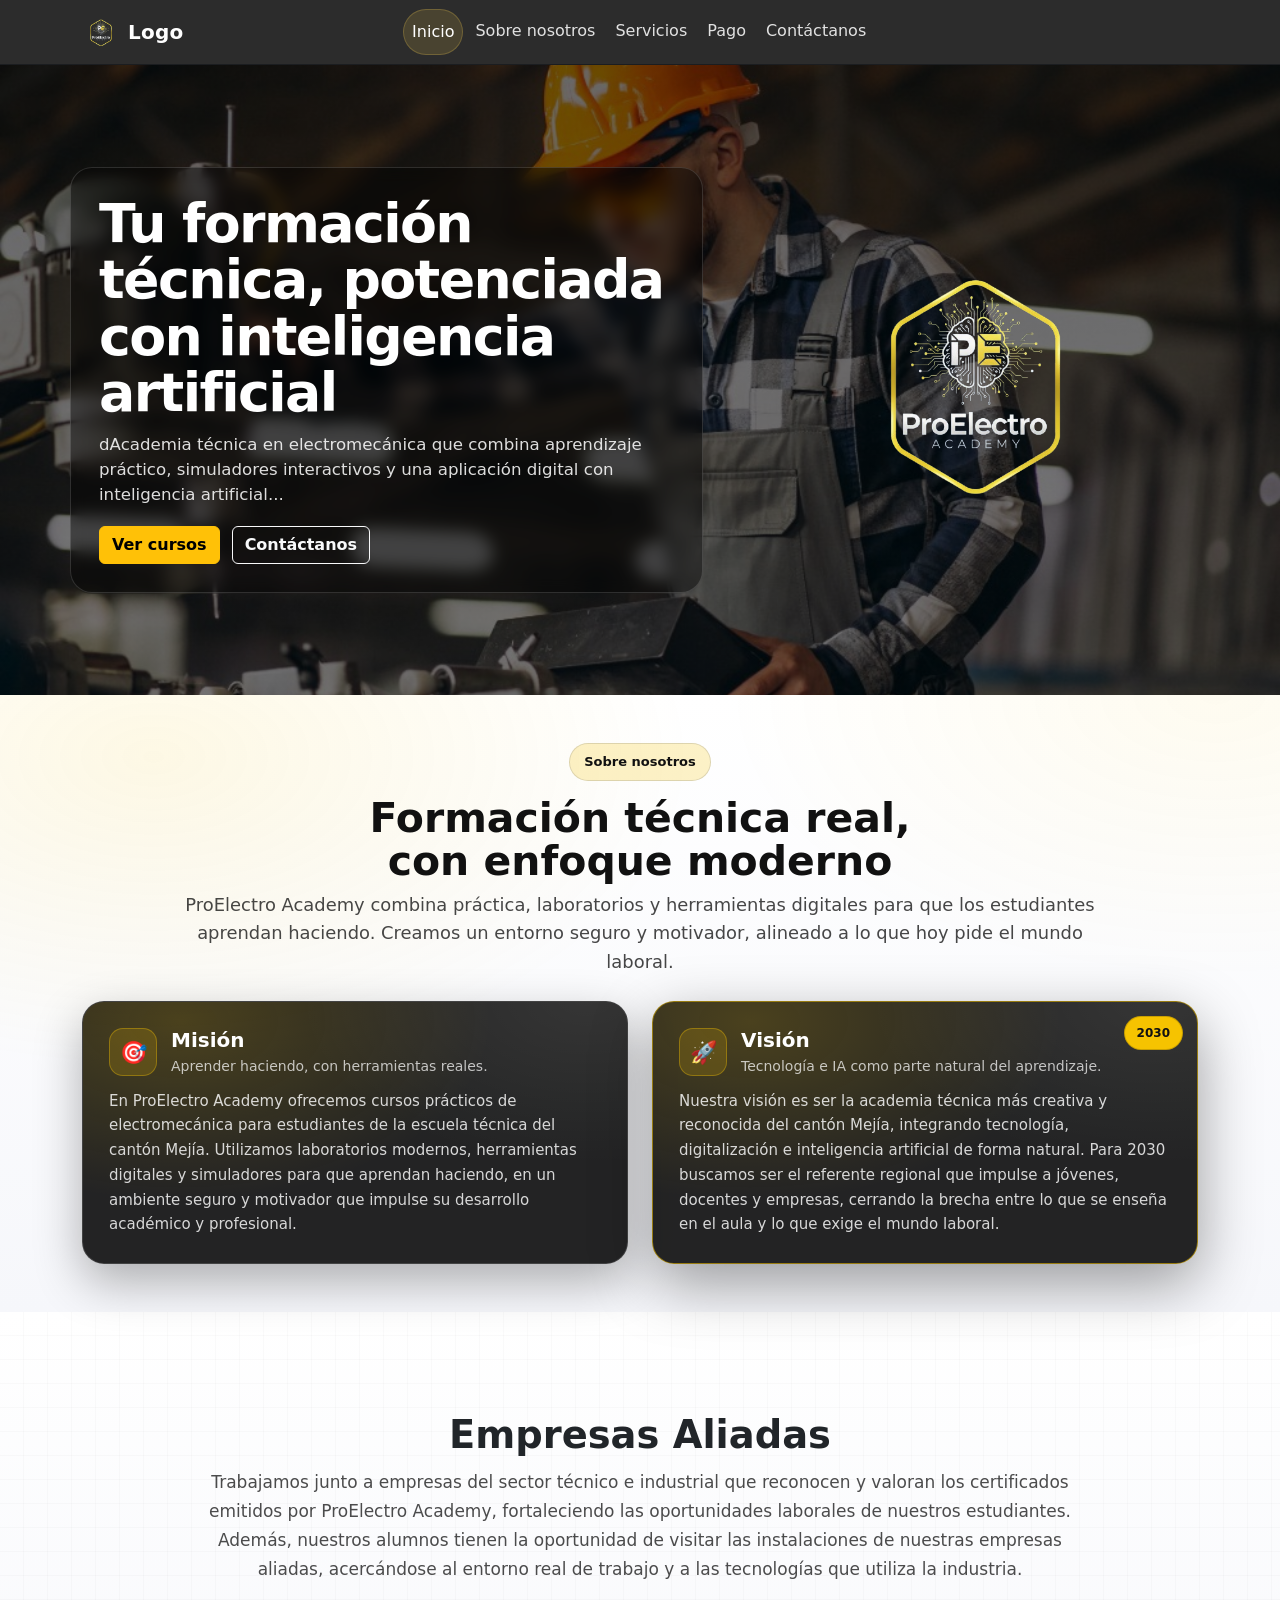
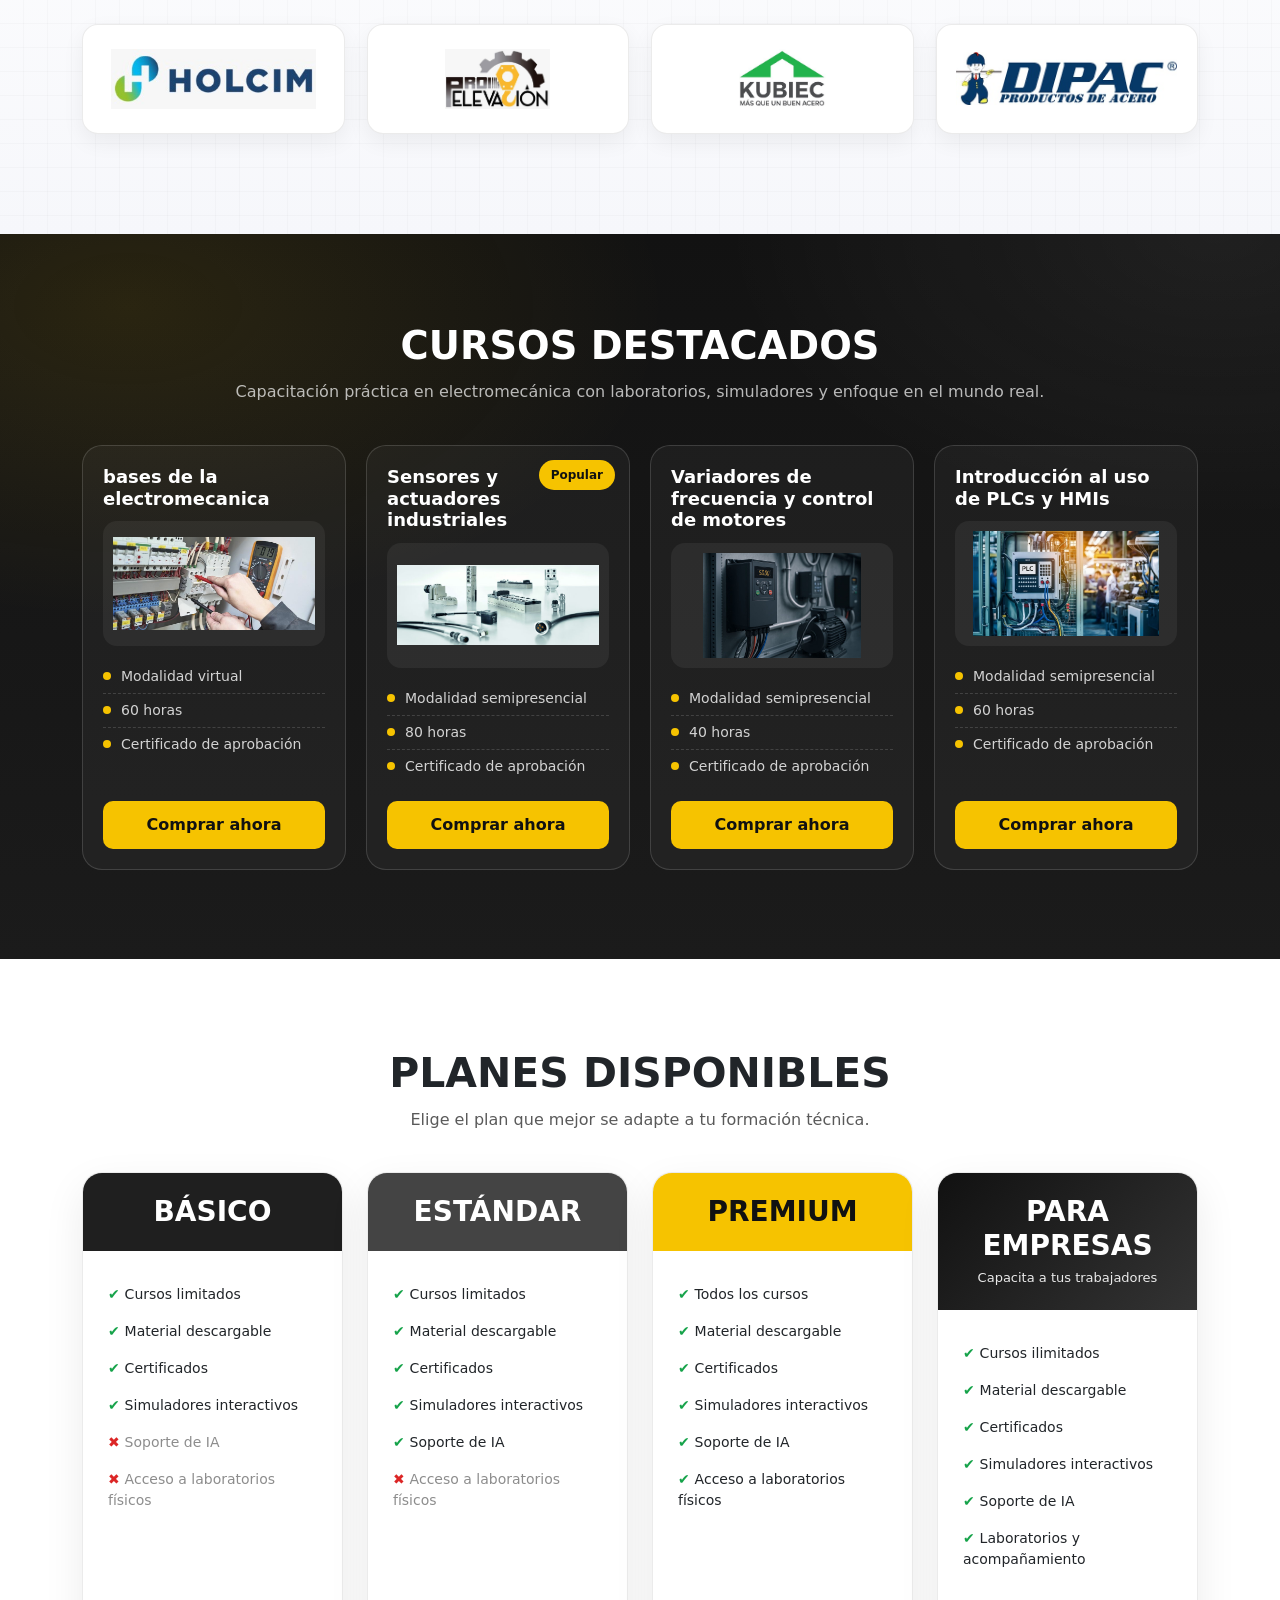
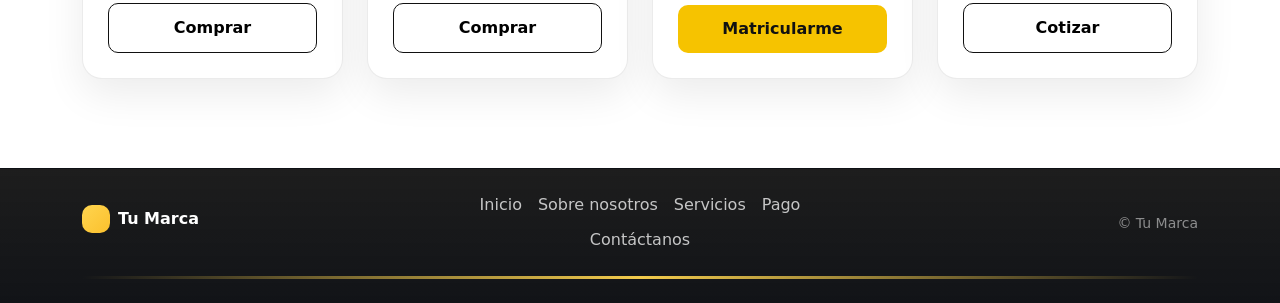
==== commit 87ba3684: "fi" ====
--- a/index.html
+++ b/index.html
@@ -177,6 +177,7 @@
 </section>
 <section id="cursos" class="courses-sec">
   <div class="container">
+
     <header class="courses-head">
       <h2 class="courses-title">CURSOS DESTACADOS</h2>
       <p class="courses-sub">
@@ -185,12 +186,13 @@
     </header>
 
     <div class="courses-grid">
-      <!-- 1 -->
+
+      <!-- CURSO 1 -->
       <article class="c-card">
-        <h3 class="c-title">Fundamentos eléctricos</h3>
-
-        <div class="c-media" aria-label="Imagen del curso">
-          <span><img src="img/fudamtos.jpeg" alt=""></span>
+        <h3 class="c-title">bases de la electromecanica</h3>
+
+        <div class="c-media">
+          <img src="img/fudamtos.jpeg" alt="Fundamentos eléctricos">
         </div>
 
         <ul class="c-list">
@@ -199,16 +201,18 @@
           <li><span class="dot"></span> Certificado de aprobación</li>
         </ul>
 
-        <button class="c-btn" type="button">Comprar ahora</button>
-      </article>
-
-      <!-- 2 -->
+        <a href="#" class="c-btn">Comprar ahora</a>
+      </article>
+
+      <!-- CURSO 2 -->
       <article class="c-card featured">
+
         <div class="c-badge">Popular</div>
+
         <h3 class="c-title">Sensores y actuadores industriales</h3>
 
-        <div class="c-media" aria-label="Imagen del curso">
-          <span><img src="img/sensores.jpeg" alt=""></span>
+        <div class="c-media">
+          <img src="img/sensores.jpeg" alt="Sensores industriales">
         </div>
 
         <ul class="c-list">
@@ -217,15 +221,15 @@
           <li><span class="dot"></span> Certificado de aprobación</li>
         </ul>
 
-        <button class="c-btn" type="button"><a href=""></a>Comprar ahora</button>
-      </article>
-
-      <!-- 3 -->
+        <a href="#" class="c-btn">Comprar ahora</a>
+      </article>
+
+      <!-- CURSO 3 -->
       <article class="c-card">
         <h3 class="c-title">Variadores de frecuencia y control de motores</h3>
 
-        <div class="c-media" aria-label="Imagen del curso">
-          <span><img src="img/motores.jpeg" alt=""></span>
+        <div class="c-media">
+          <img src="img/motores.jpeg" alt="Variadores de frecuencia">
         </div>
 
         <ul class="c-list">
@@ -234,15 +238,15 @@
           <li><span class="dot"></span> Certificado de aprobación</li>
         </ul>
 
-        <button class="c-btn" type="button">Comprar ahora</button>
-      </article>
-
-      <!-- 4 -->
+        <a href="#" class="c-btn">Comprar ahora</a>
+      </article>
+
+      <!-- CURSO 4 -->
       <article class="c-card">
-        <h3 class="c-title">PLCs y HMIs</h3>
-
-        <div class="c-media" aria-label="Imagen del curso">
-          <span><img src="img/pcl.jpeg" alt=""></span>
+        <h3 class="c-title">Introducción al uso de PLCs y HMIs</h3>
+
+        <div class="c-media">
+          <img src="img/pcl.jpeg" alt="PLCs y HMIs">
         </div>
 
         <ul class="c-list">
@@ -251,8 +255,9 @@
           <li><span class="dot"></span> Certificado de aprobación</li>
         </ul>
 
-        <button class="c-btn" type="button">Comprar ahora</button>
-      </article>
+        <a href="#" class="c-btn">Comprar ahora</a>
+      </article>
+
     </div>
   </div>
 </section>
--- a/inicio.css
+++ b/inicio.css
@@ -368,182 +368,194 @@
 /* =========================
    CURSOS (MULTIPANTALLA REAL)
 ========================= */
+/* =========================
+   SECCION CURSOS
+========================= */
+
 .courses-sec{
-  padding: clamp(56px, 7vw, 96px) 0;
+  padding: clamp(56px,7vw,96px) 0;
   background:
-    radial-gradient(900px 520px at 10% 10%, rgba(246,195,0,.10), transparent 60%),
-    radial-gradient(900px 520px at 95% 0%, rgba(255,255,255,.06), transparent 55%),
-    linear-gradient(180deg, #121212, #1b1b1b);
-  color: #fff;
-}
+  radial-gradient(900px 520px at 10% 10%, rgba(246,195,0,.10), transparent 60%),
+  radial-gradient(900px 520px at 95% 0%, rgba(255,255,255,.06), transparent 55%),
+  linear-gradient(180deg,#121212,#1b1b1b);
+
+  color:#fff;
+}
+
+/* contenedor fluido */
 
 .container{
-  width: min(1200px, calc(100% - 36px));
-  margin: 0 auto;
-}
-
-/* Head */
+  width: min(1200px, calc(100% - 32px));
+  margin: auto;
+}
+
+/* TITULO */
+
 .courses-head{
-  text-align: center;
-  margin-bottom: clamp(18px, 3vw, 30px);
-  max-width: 900px;
-  margin-left: auto;
-  margin-right: auto;
+  text-align:center;
+  max-width:850px;
+  margin:auto;
+  margin-bottom:40px;
 }
 
 .courses-title{
-  font-weight: 900;
-  letter-spacing: 1px;
-  font-size: clamp(26px, 3.3vw, 44px);
-  margin: 0 0 10px;
+  font-size: clamp(28px,3vw,44px);
+  font-weight:900;
+  margin-bottom:10px;
 }
 
 .courses-sub{
-  color: rgba(255,255,255,.72);
-  font-size: clamp(14px, 1.25vw, 17px);
-  line-height: 1.6;
-  margin: 0;
-}
-
-/* GRID responsive sin depender de Bootstrap */
+  color:rgba(255,255,255,.7);
+  line-height:1.6;
+}
+
+/* GRID RESPONSIVE */
+
 .courses-grid{
-  display: grid;
-  gap: 18px;
-  grid-template-columns: repeat(4, minmax(0, 1fr));
-}
-
-/* 1200px hacia abajo: 2 columnas */
-@media (max-width: 1200px){
-  .courses-grid{ grid-template-columns: repeat(2, minmax(0, 1fr)); }
-}
-
-/* 640px hacia abajo: 1 columna */
-@media (max-width: 640px){
-  .courses-grid{ grid-template-columns: 1fr; }
-}
-
-/* Card */
+  display:grid;
+  gap:20px;
+  grid-template-columns:repeat(auto-fit, minmax(260px,1fr));
+}
+
+/* CARD */
+
 .c-card{
-  position: relative;
-  border-radius: 22px;
-  padding: 20px 18px 18px;
-  background: rgba(255,255,255,.04);
-  border: 1px solid rgba(255,255,255,.14);
-  box-shadow: 0 18px 48px rgba(0,0,0,.35);
-  backdrop-filter: blur(10px);
-
-  display: flex;
-  flex-direction: column;
-  min-height: 100%;
-  transition: transform .25s ease, border-color .25s ease, box-shadow .25s ease;
+  position:relative;
+
+  background:rgba(255,255,255,.04);
+  border:1px solid rgba(255,255,255,.14);
+
+  border-radius:20px;
+
+  padding:20px;
+
+  display:flex;
+  flex-direction:column;
+
+  transition:.25s;
 }
 
 .c-card:hover{
-  transform: translateY(-6px);
-  border-color: rgba(246,195,0,.55);
-  box-shadow: 0 22px 62px rgba(0,0,0,.45);
-}
-
-.c-card.featured{
-  border-color: rgba(246,195,0,.55);
-}
-
-/* Badge */
+  transform:translateY(-6px);
+  border-color:#f6c300;
+}
+
+/* BADGE */
+
 .c-badge{
-  position: absolute;
-  top: 14px;
-  right: 14px;
-  padding: 7px 12px;
-  border-radius: 999px;
-  font-weight: 900;
-  font-size: 12px;
-  color: #111;
-  background: #f6c300;
-  border: 1px solid rgba(0,0,0,.18);
-}
-
-/* Title */
+  position:absolute;
+  top:14px;
+  right:14px;
+
+  background:#f6c300;
+  color:#111;
+
+  font-size:12px;
+  font-weight:900;
+
+  padding:6px 12px;
+  border-radius:50px;
+}
+
+/* TITULO */
+
 .c-title{
-  font-weight: 900;
-  font-size: clamp(16px, 1.2vw, 19px);
-  line-height: 1.2;
-  margin: 0 0 14px;
-}
-
-/* Media placeholder (imagen) */
+  font-size:18px;
+  font-weight:900;
+  margin-bottom:12px;
+}
+
+/* IMAGEN */
+
 .c-media{
-  width: 100%;
-  aspect-ratio: 16 / 9;
-  border-radius: 16px;
-  display: grid;
-  place-items: center;
-
-  background: rgba(255,255,255,.06);
-  border: 1px solid rgba(255,255,255,.14);
-  margin-bottom: 14px;
-  overflow: hidden;
-}
-
-.c-media span{
-  color: rgba(255,255,255,.7);
-  font-weight: 800;
-  letter-spacing: .5px;
-}
-
-/* List */
+  width:100%;
+  aspect-ratio:16/9;
+  border-radius:14px;
+  overflow:hidden;
+
+  margin-bottom:14px;
+
+  background:rgba(255,255,255,.06);
+}
+
+.c-media img{
+  width:100%;
+  height:100%;
+
+  object-fit:contain;   /* evita zoom */
+  object-position:center;
+
+  padding:10px;
+}
+
+/* LISTA */
+
 .c-list{
-  list-style: none;
-  padding: 0;
-  margin: 0 0 18px;
-  color: rgba(255,255,255,.78);
-  font-size: 14px;
-  line-height: 1.5;
+  list-style:none;
+  padding:0;
+  margin:0 0 18px;
+
+  font-size:14px;
+  color:rgba(255,255,255,.8);
 }
 
 .c-list li{
-  display: flex;
-  align-items: baseline;
-  gap: 10px;
-  padding: 6px 0;
-  border-bottom: 1px dashed rgba(255,255,255,.12);
-}
-.c-list li:last-child{ border-bottom: 0; }
+  display:flex;
+  gap:10px;
+  padding:6px 0;
+  border-bottom:1px dashed rgba(255,255,255,.15);
+}
+
+.c-list li:last-child{
+  border-bottom:none;
+}
 
 .dot{
-  width: 9px;
-  height: 9px;
-  border-radius: 999px;
-  background: rgba(246,195,0,.95);
-  box-shadow: 0 0 0 3px rgba(246,195,0,.18);
-  flex: 0 0 auto;
-  margin-top: 6px;
-}
-
-/* Button stays at bottom always */
+  width:8px;
+  height:8px;
+  border-radius:50%;
+  background:#f6c300;
+  margin-top:6px;
+}
+
+/* BOTON */
+
 .c-btn{
-  margin-top: auto;
-  width: 100%;
-  padding: 11px 14px;
-  border-radius: 12px;
-  border: 1px solid rgba(0,0,0,.18);
-  background: #f6c300;
-  color: #111;
-  font-weight: 900;
-  transition: transform .2s ease, filter .2s ease;
+  margin-top:auto;
+
+  text-decoration:none;
+
+  background:#f6c300;
+  color:#111;
+
+  font-weight:900;
+
+  padding:12px;
+  text-align:center;
+
+  border-radius:10px;
+
+  transition:.2s;
 }
 
 .c-btn:hover{
-  transform: translateY(-1px);
-  filter: brightness(1.06);
-}
-
-/* Extra small fine-tune */
-@media (max-width: 420px){
-  .c-card{ padding: 18px 16px; border-radius: 18px; }
-  .c-media{ border-radius: 14px; }
-}
-.c-btn.pressed{ transform: scale(.98); }
-/**/
+  transform:translateY(-2px);
+  filter:brightness(1.05);
+}
+
+/* MOBILE */
+
+@media (max-width:480px){
+
+  .c-title{
+    font-size:16px;
+  }
+
+  .courses-title{
+    font-size:26px;
+  }
+
+}
 /* =========================
    PLANES
 ========================= */
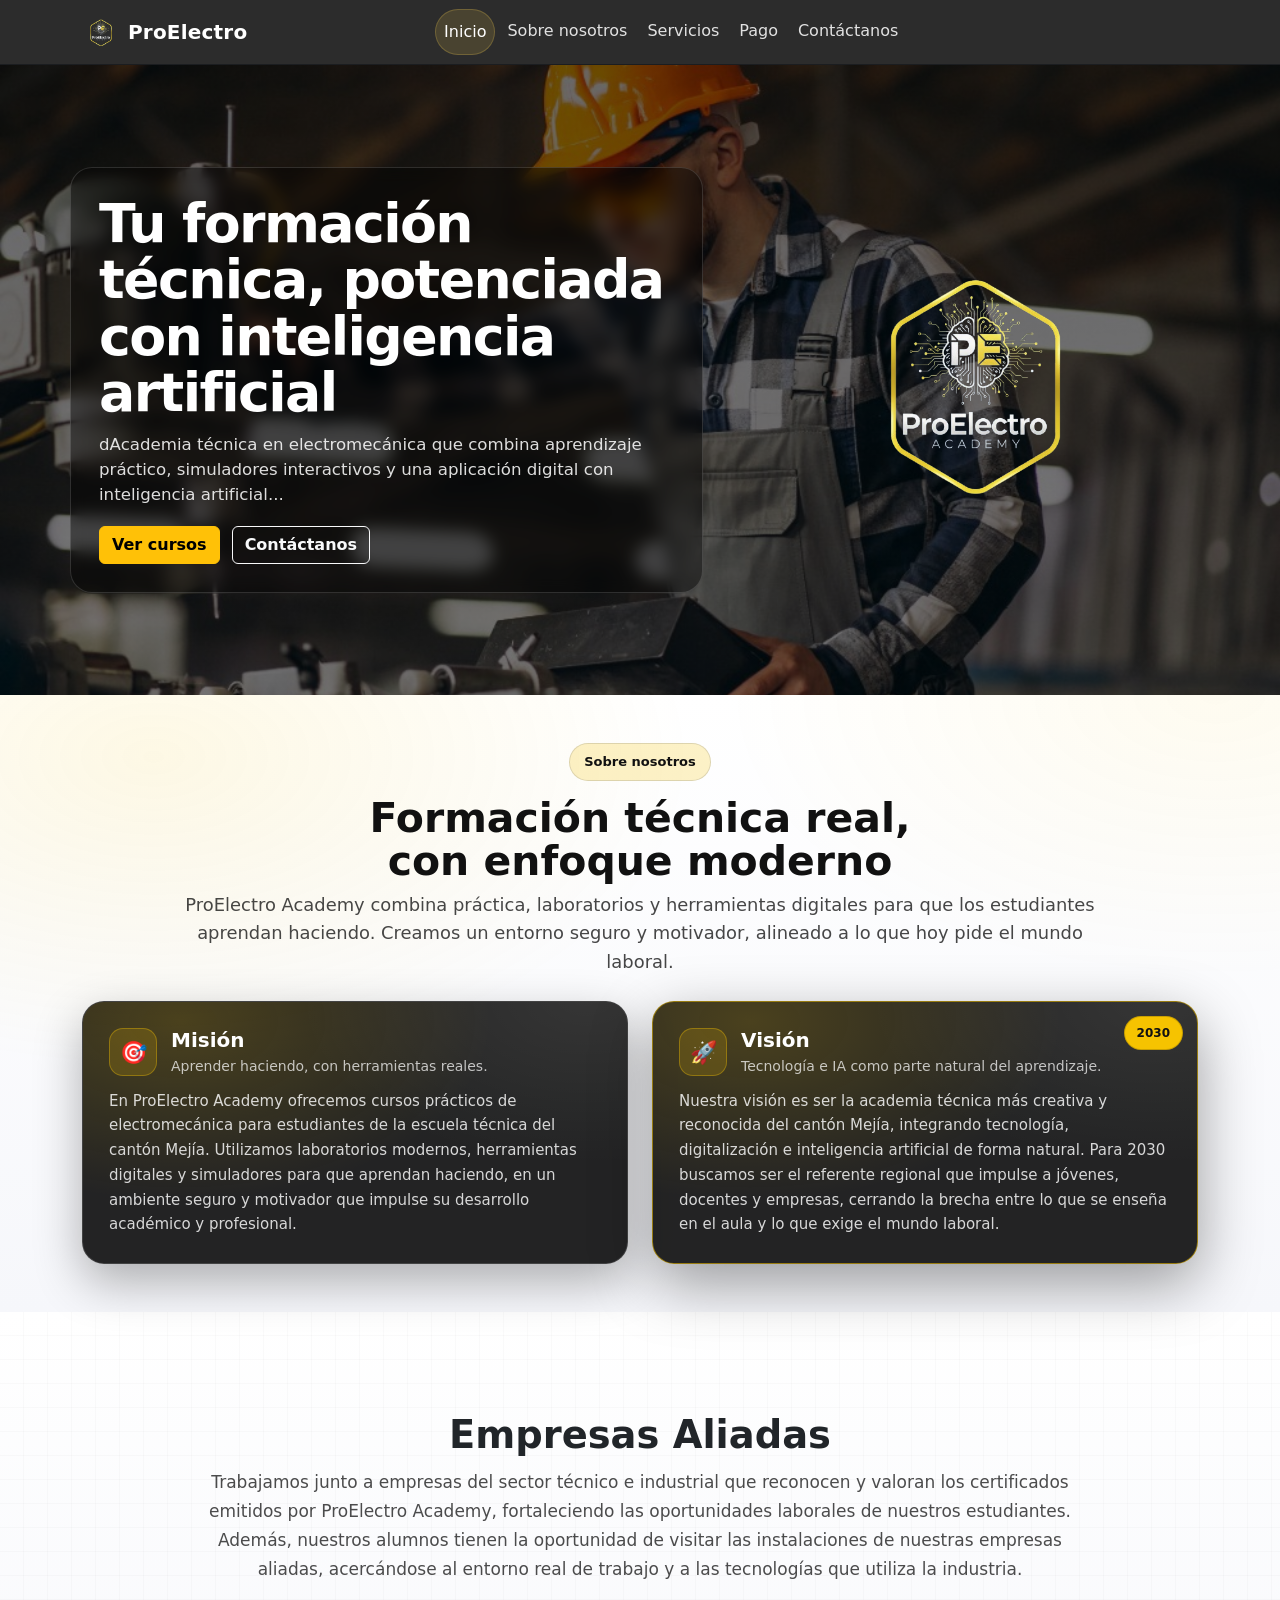
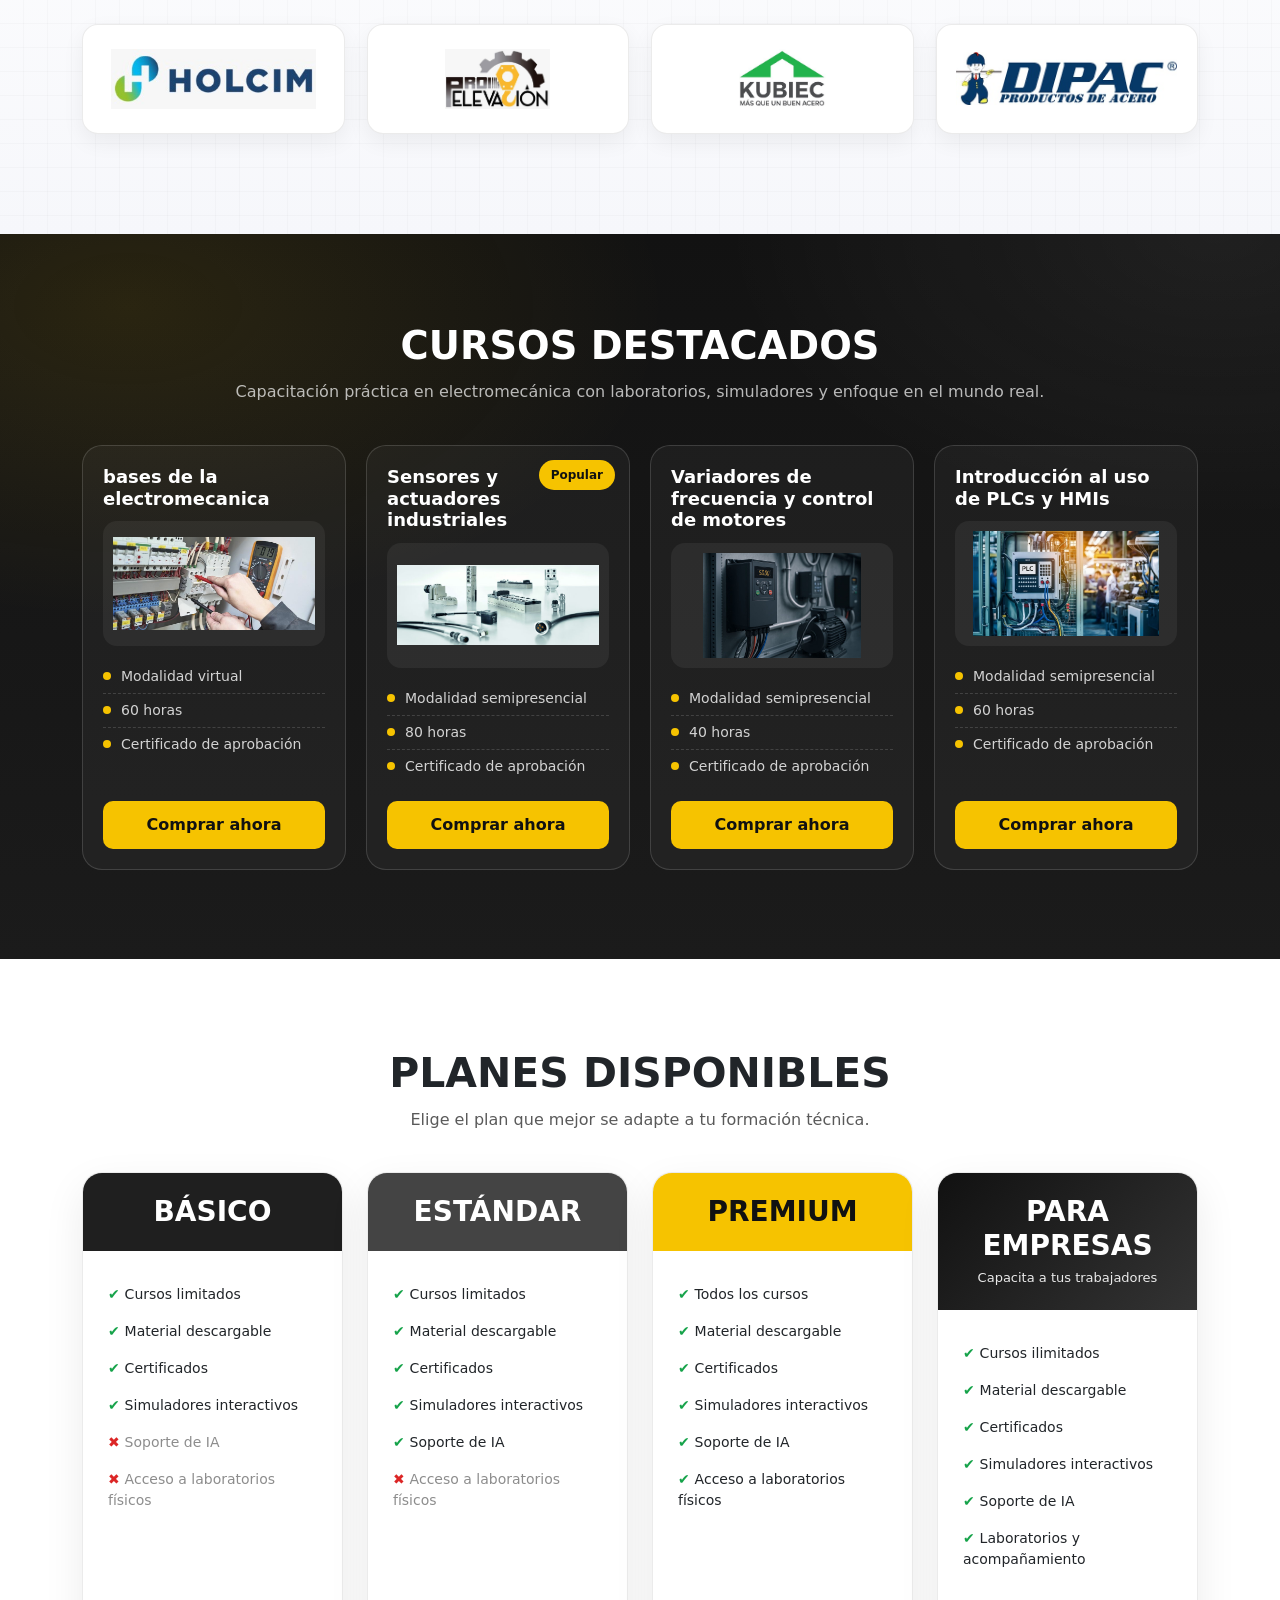
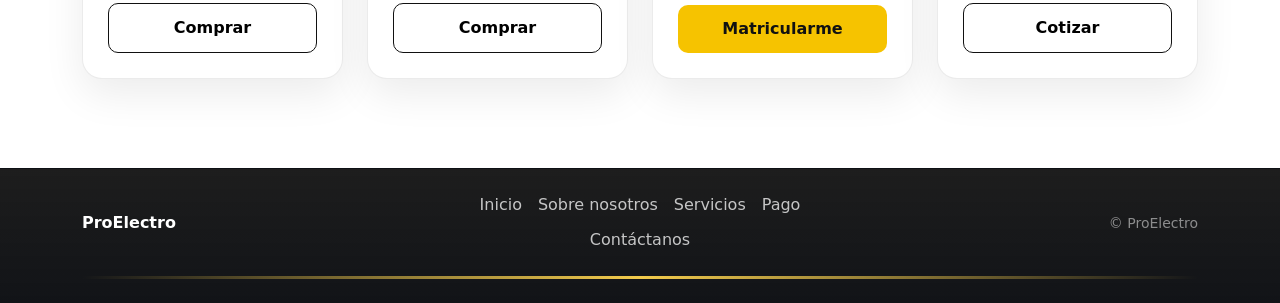
==== commit 12bbc920: "d" ====
--- a/index.html
+++ b/index.html
@@ -1,9 +1,10 @@
 <!doctype html>
 <html lang="es">
+
 <head>
   <meta charset="utf-8" />
   <meta name="viewport" content="width=device-width, initial-scale=1" />
-  <title>Layout General</title>
+  <title>ProElectro</title>
 
   <!-- Bootstrap -->
   <link href="https://cdn.jsdelivr.net/npm/bootstrap@5.3.3/dist/css/bootstrap.min.css" rel="stylesheet">
@@ -19,16 +20,15 @@
     <nav class="navbar navbar-expand-lg navbar-dark nav-oscuro">
       <div class="container">
 
-      <!-- Logo -->
-<a class="navbar-brand d-flex align-items-center gap-2" href="index.html">
-  <img src="img/logo.png" alt="Logo" class="logo-img">
-  <span class="brand-text d-none d-sm-inline">Logo</span>
-</a>
+        <!-- Logo -->
+        <a class="navbar-brand d-flex align-items-center gap-2" href="index.html">
+          <img src="img/logo.png" alt="Logo" class="logo-img">
+          <span class="brand-text d-none d-sm-inline">ProElectro</span>
+        </a>
 
         <!-- Toggle Mobile -->
-        <button class="navbar-toggler border-0 shadow-none" type="button"
-                data-bs-toggle="collapse" data-bs-target="#mainNav"
-                aria-controls="mainNav" aria-expanded="false" aria-label="Abrir menú">
+        <button class="navbar-toggler border-0 shadow-none" type="button" data-bs-toggle="collapse"
+          data-bs-target="#mainNav" aria-controls="mainNav" aria-expanded="false" aria-label="Abrir menú">
           <span class="navbar-toggler-icon"></span>
         </button>
 
@@ -53,308 +53,314 @@
   </header>
 
   <!-- MAIN BLANCO -->
- <main>
- <section id="inicio" class="hero-bg">
-  <div class="hero-overlay" aria-hidden="true"></div>
-
-  <div class="container hero-content">
-    <div class="hero-grid">
-
-      <!-- Caja de texto -->
-      <div class="hero-box">
-        <h1 class="hero-title">Tu formación técnica, potenciada con inteligencia artificial</h1>
-        <p class="hero-subtitle">
-          dAcademia técnica en electromecánica que combina aprendizaje práctico, simuladores interactivos y una aplicación digital con inteligencia artificial...
-        </p>
-
-        <div class="hero-actions">
-          <a href="servicio.html" class="btn btn-warning fw-semibold">Ver cursos</a>
-          <a href="contactanos.html" class="btn btn-outline-light fw-semibold">Contáctanos</a>
-        </div>
-      </div>
-
-      <!-- Logo fuera del recuadro -->
-      <div class="hero-logo-wrap">
-        <img src="img/logo.png" alt="Logo" class="hero-logo">
-      </div>
-
-    </div>
-  </div>
-</section>
-<section id="sobre" class="about-section py-5">
-  <div class="container">
-    <!-- encabezado -->
-    <div class="text-center mx-auto mb-4 about-head">
-      <span class="about-kicker">Sobre nosotros</span>
-      <h2 class="about-title mt-3 mb-2">
-        Formación técnica real, <span class="about-accent">con enfoque moderno</span>
-      </h2>
-      <p class="about-lead mb-0">
-        ProElectro Academy combina práctica, laboratorios y herramientas digitales para que los estudiantes aprendan haciendo.
-        Creamos un entorno seguro y motivador, alineado a lo que hoy pide el mundo laboral.
-      </p>
-    </div>
-
-    <!-- cards -->
-    <div class="row g-4">
-      <!-- Misión -->
-      <div class="col-12 col-lg-6">
-        <article class="about-card h-100">
-          <div class="about-card-top">
-            <div class="about-icon" aria-hidden="true">🎯</div>
-            <div>
-              <h3 class="about-card-title mb-1">Misión</h3>
-              <p class="about-card-sub mb-0">Aprender haciendo, con herramientas reales.</p>
-            </div>
-          </div>
-
-          <p class="about-card-text mb-0">
-            En ProElectro Academy ofrecemos cursos prácticos de electromecánica para estudiantes de la escuela técnica del cantón Mejía.
-            Utilizamos laboratorios modernos, herramientas digitales y simuladores para que aprendan haciendo, en un ambiente seguro y motivador
-            que impulse su desarrollo académico y profesional.
+  <main>
+    <section id="inicio" class="hero-bg">
+      <div class="hero-overlay" aria-hidden="true"></div>
+
+      <div class="container hero-content">
+        <div class="hero-grid">
+
+          <!-- Caja de texto -->
+          <div class="hero-box">
+            <h1 class="hero-title">Tu formación técnica, potenciada con inteligencia artificial</h1>
+            <p class="hero-subtitle">
+              dAcademia técnica en electromecánica que combina aprendizaje práctico, simuladores interactivos y una
+              aplicación digital con inteligencia artificial...
+            </p>
+
+            <div class="hero-actions">
+              <a href="servicio.html" class="btn btn-warning fw-semibold">Ver cursos</a>
+              <a href="contactanos.html" class="btn btn-outline-light fw-semibold">Contáctanos</a>
+            </div>
+          </div>
+
+          <!-- Logo fuera del recuadro -->
+          <div class="hero-logo-wrap">
+            <img src="img/logo.png" alt="Logo" class="hero-logo">
+          </div>
+
+        </div>
+      </div>
+    </section>
+    <section id="sobre" class="about-section py-5">
+      <div class="container">
+        <!-- encabezado -->
+        <div class="text-center mx-auto mb-4 about-head">
+          <span class="about-kicker">Sobre nosotros</span>
+          <h2 class="about-title mt-3 mb-2">
+            Formación técnica real, <span class="about-accent">con enfoque moderno</span>
+          </h2>
+          <p class="about-lead mb-0">
+            ProElectro Academy combina práctica, laboratorios y herramientas digitales para que los estudiantes aprendan
+            haciendo.
+            Creamos un entorno seguro y motivador, alineado a lo que hoy pide el mundo laboral.
           </p>
-        </article>
-      </div>
-
-      <!-- Visión -->
-      <div class="col-12 col-lg-6">
-        <article class="about-card about-card-featured h-100">
-          <div class="about-badge">2030</div>
-
-          <div class="about-card-top">
-            <div class="about-icon" aria-hidden="true">🚀</div>
-            <div>
-              <h3 class="about-card-title mb-1">Visión</h3>
-              <p class="about-card-sub mb-0">Tecnología e IA como parte natural del aprendizaje.</p>
-            </div>
-          </div>
-
-          <p class="about-card-text mb-0">
-            Nuestra visión es ser la academia técnica más creativa y reconocida del cantón Mejía, integrando tecnología, digitalización
-            e inteligencia artificial de forma natural. Para 2030 buscamos ser el referente regional que impulse a jóvenes, docentes y empresas,
-            cerrando la brecha entre lo que se enseña en el aula y lo que exige el mundo laboral.
+        </div>
+
+        <!-- cards -->
+        <div class="row g-4">
+          <!-- Misión -->
+          <div class="col-12 col-lg-6">
+            <article class="about-card h-100">
+              <div class="about-card-top">
+                <div class="about-icon" aria-hidden="true">🎯</div>
+                <div>
+                  <h3 class="about-card-title mb-1">Misión</h3>
+                  <p class="about-card-sub mb-0">Aprender haciendo, con herramientas reales.</p>
+                </div>
+              </div>
+
+              <p class="about-card-text mb-0">
+                En ProElectro Academy ofrecemos cursos prácticos de electromecánica para estudiantes de la escuela
+                técnica del cantón Mejía.
+                Utilizamos laboratorios modernos, herramientas digitales y simuladores para que aprendan haciendo, en un
+                ambiente seguro y motivador
+                que impulse su desarrollo académico y profesional.
+              </p>
+            </article>
+          </div>
+
+          <!-- Visión -->
+          <div class="col-12 col-lg-6">
+            <article class="about-card about-card-featured h-100">
+              <div class="about-badge">2030</div>
+
+              <div class="about-card-top">
+                <div class="about-icon" aria-hidden="true">🚀</div>
+                <div>
+                  <h3 class="about-card-title mb-1">Visión</h3>
+                  <p class="about-card-sub mb-0">Tecnología e IA como parte natural del aprendizaje.</p>
+                </div>
+              </div>
+
+              <p class="about-card-text mb-0">
+                Nuestra visión es ser la academia técnica más creativa y reconocida del cantón Mejía, integrando
+                tecnología, digitalización
+                e inteligencia artificial de forma natural. Para 2030 buscamos ser el referente regional que impulse a
+                jóvenes, docentes y empresas,
+                cerrando la brecha entre lo que se enseña en el aula y lo que exige el mundo laboral.
+              </p>
+            </article>
+          </div>
+        </div>
+      </div>
+    </section>
+    <section id="empresas" class="partners">
+      <div class="container">
+
+        <div class="partners-head">
+          <h2 class="partners-title">Empresas Aliadas</h2>
+
+          <p class="partners-text">
+            Trabajamos junto a empresas del sector técnico e industrial que reconocen y valoran los certificados
+            emitidos por ProElectro Academy, fortaleciendo las oportunidades laborales de nuestros estudiantes.
+            Además, nuestros alumnos tienen la oportunidad de visitar las instalaciones de nuestras empresas aliadas,
+            acercándose al entorno real de trabajo y a las tecnologías que utiliza la industria.
           </p>
-        </article>
-      </div>
-    </div>
-  </div>
-</section>
-<section id="empresas" class="partners">
-  <div class="container">
-
-    <div class="partners-head">
-      <h2 class="partners-title">Empresas Aliadas</h2>
-
-      <p class="partners-text">
-        Trabajamos junto a empresas del sector técnico e industrial que reconocen y valoran los certificados
-        emitidos por ProElectro Academy, fortaleciendo las oportunidades laborales de nuestros estudiantes.
-        Además, nuestros alumnos tienen la oportunidad de visitar las instalaciones de nuestras empresas aliadas,
-        acercándose al entorno real de trabajo y a las tecnologías que utiliza la industria.
-      </p>
-    </div>
-
-    <div class="partners-logos">
-
-      <div class="partner-card">
-        <img src="img/holcomic.jpeg" alt="Holcim">
-      </div>
-
-      <div class="partner-card">
-        <img src="img/eleva.jpeg" alt="Pro Elevación">
-      </div>
-
-      <div class="partner-card">
-        <img src="img/kuiec.jpeg" alt="Kubiec">
-      </div>
-
-      <div class="partner-card">
-        <img src="img/pac.jpeg" alt="Dipac">
-      </div>
-
-    </div>
-
-  </div>
-</section>
-<section id="cursos" class="courses-sec">
-  <div class="container">
-
-    <header class="courses-head">
-      <h2 class="courses-title">CURSOS DESTACADOS</h2>
-      <p class="courses-sub">
-        Capacitación práctica en electromecánica con laboratorios, simuladores y enfoque en el mundo real.
-      </p>
-    </header>
-
-    <div class="courses-grid">
-
-      <!-- CURSO 1 -->
-      <article class="c-card">
-        <h3 class="c-title">bases de la electromecanica</h3>
-
-        <div class="c-media">
-          <img src="img/fudamtos.jpeg" alt="Fundamentos eléctricos">
-        </div>
-
-        <ul class="c-list">
-          <li><span class="dot"></span> Modalidad virtual</li>
-          <li><span class="dot"></span> 60 horas</li>
-          <li><span class="dot"></span> Certificado de aprobación</li>
-        </ul>
-
-        <a href="#" class="c-btn">Comprar ahora</a>
-      </article>
-
-      <!-- CURSO 2 -->
-      <article class="c-card featured">
-
-        <div class="c-badge">Popular</div>
-
-        <h3 class="c-title">Sensores y actuadores industriales</h3>
-
-        <div class="c-media">
-          <img src="img/sensores.jpeg" alt="Sensores industriales">
-        </div>
-
-        <ul class="c-list">
-          <li><span class="dot"></span> Modalidad semipresencial</li>
-          <li><span class="dot"></span> 80 horas</li>
-          <li><span class="dot"></span> Certificado de aprobación</li>
-        </ul>
-
-        <a href="#" class="c-btn">Comprar ahora</a>
-      </article>
-
-      <!-- CURSO 3 -->
-      <article class="c-card">
-        <h3 class="c-title">Variadores de frecuencia y control de motores</h3>
-
-        <div class="c-media">
-          <img src="img/motores.jpeg" alt="Variadores de frecuencia">
-        </div>
-
-        <ul class="c-list">
-          <li><span class="dot"></span> Modalidad semipresencial</li>
-          <li><span class="dot"></span> 40 horas</li>
-          <li><span class="dot"></span> Certificado de aprobación</li>
-        </ul>
-
-        <a href="#" class="c-btn">Comprar ahora</a>
-      </article>
-
-      <!-- CURSO 4 -->
-      <article class="c-card">
-        <h3 class="c-title">Introducción al uso de PLCs y HMIs</h3>
-
-        <div class="c-media">
-          <img src="img/pcl.jpeg" alt="PLCs y HMIs">
-        </div>
-
-        <ul class="c-list">
-          <li><span class="dot"></span> Modalidad semipresencial</li>
-          <li><span class="dot"></span> 60 horas</li>
-          <li><span class="dot"></span> Certificado de aprobación</li>
-        </ul>
-
-        <a href="#" class="c-btn">Comprar ahora</a>
-      </article>
-
-    </div>
-  </div>
-</section>
-<section id="planes" class="plans-section">
-  <div class="container">
-
-    <header class="plans-head">
-      <h2 class="plans-title">PLANES DISPONIBLES</h2>
-      <p class="plans-sub">
-        Elige el plan que mejor se adapte a tu formación técnica.
-      </p>
-    </header>
-
-    <div class="plans-grid">
-
-      <!-- BÁSICO -->
-      <article class="plan-card">
-        <div class="plan-top basic">
-          <h3>BÁSICO</h3>
-        </div>
-
-        <ul class="plan-list">
-          <li class="ok">Cursos limitados</li>
-          <li class="ok">Material descargable</li>
-          <li class="ok">Certificados</li>
-          <li class="ok">Simuladores interactivos</li>
-          <li class="no">Soporte de IA</li>
-          <li class="no">Acceso a laboratorios físicos</li>
-        </ul>
-
-        <button class="plan-btn">Comprar</button>
-      </article>
-
-      <!-- ESTÁNDAR -->
-      <article class="plan-card">
-        <div class="plan-top standard">
-          <h3>ESTÁNDAR</h3>
-        </div>
-
-        <ul class="plan-list">
-          <li class="ok">Cursos limitados</li>
-          <li class="ok">Material descargable</li>
-          <li class="ok">Certificados</li>
-          <li class="ok">Simuladores interactivos</li>
-          <li class="ok">Soporte de IA</li>
-          <li class="no">Acceso a laboratorios físicos</li>
-        </ul>
-
-        <button class="plan-btn">Comprar</button>
-      </article>
-
-      <!-- PREMIUM -->
-      <article class="plan-card featured">
-        <div class="plan-top premium">
-          <h3>PREMIUM</h3>
-        </div>
-
-        <ul class="plan-list">
-          <li class="ok">Todos los cursos</li>
-          <li class="ok">Material descargable</li>
-          <li class="ok">Certificados</li>
-          <li class="ok">Simuladores interactivos</li>
-          <li class="ok">Soporte de IA</li>
-          <li class="ok">Acceso a laboratorios físicos</li>
-        </ul>
-
-        <button class="plan-btn primary">Matricularme</button>
-      </article>
-
-      <!-- EMPRESAS -->
-      <article class="plan-card">
-        <div class="plan-top business">
-          <h3>PARA EMPRESAS</h3>
-          <span class="plan-mini">Capacita a tus trabajadores</span>
-        </div>
-
-        <ul class="plan-list">
-          <li class="ok">Cursos ilimitados</li>
-          <li class="ok">Material descargable</li>
-          <li class="ok">Certificados</li>
-          <li class="ok">Simuladores interactivos</li>
-          <li class="ok">Soporte de IA</li>
-          <li class="ok">Laboratorios y acompañamiento</li>
-        </ul>
-
-        <button class="plan-btn">Cotizar</button>
-      </article>
-
-    </div>
-  </div>
-</section>
-
-
-     
-
-
- </main>
+        </div>
+
+        <div class="partners-logos">
+
+          <div class="partner-card">
+            <img src="img/holcomic.jpeg" alt="Holcim">
+          </div>
+
+          <div class="partner-card">
+            <img src="img/eleva.jpeg" alt="Pro Elevación">
+          </div>
+
+          <div class="partner-card">
+            <img src="img/kuiec.jpeg" alt="Kubiec">
+          </div>
+
+          <div class="partner-card">
+            <img src="img/pac.jpeg" alt="Dipac">
+          </div>
+
+        </div>
+
+      </div>
+    </section>
+    <section id="cursos" class="courses-sec">
+      <div class="container">
+
+        <header class="courses-head">
+          <h2 class="courses-title">CURSOS DESTACADOS</h2>
+          <p class="courses-sub">
+            Capacitación práctica en electromecánica con laboratorios, simuladores y enfoque en el mundo real.
+          </p>
+        </header>
+
+        <div class="courses-grid">
+
+          <!-- CURSO 1 -->
+          <article class="c-card">
+            <h3 class="c-title">bases de la electromecanica</h3>
+
+            <div class="c-media">
+              <img src="img/fudamtos.jpeg" alt="Fundamentos eléctricos">
+            </div>
+
+            <ul class="c-list">
+              <li><span class="dot"></span> Modalidad virtual</li>
+              <li><span class="dot"></span> 60 horas</li>
+              <li><span class="dot"></span> Certificado de aprobación</li>
+            </ul>
+
+            <a href="#" class="c-btn">Comprar ahora</a>
+          </article>
+
+          <!-- CURSO 2 -->
+          <article class="c-card featured">
+
+            <div class="c-badge">Popular</div>
+
+            <h3 class="c-title">Sensores y actuadores industriales</h3>
+
+            <div class="c-media">
+              <img src="img/sensores.jpeg" alt="Sensores industriales">
+            </div>
+
+            <ul class="c-list">
+              <li><span class="dot"></span> Modalidad semipresencial</li>
+              <li><span class="dot"></span> 80 horas</li>
+              <li><span class="dot"></span> Certificado de aprobación</li>
+            </ul>
+
+            <a href="#" class="c-btn">Comprar ahora</a>
+          </article>
+
+          <!-- CURSO 3 -->
+          <article class="c-card">
+            <h3 class="c-title">Variadores de frecuencia y control de motores</h3>
+
+            <div class="c-media">
+              <img src="img/motores.jpeg" alt="Variadores de frecuencia">
+            </div>
+
+            <ul class="c-list">
+              <li><span class="dot"></span> Modalidad semipresencial</li>
+              <li><span class="dot"></span> 40 horas</li>
+              <li><span class="dot"></span> Certificado de aprobación</li>
+            </ul>
+
+            <a href="#" class="c-btn">Comprar ahora</a>
+          </article>
+
+          <!-- CURSO 4 -->
+          <article class="c-card">
+            <h3 class="c-title">Introducción al uso de PLCs y HMIs</h3>
+
+            <div class="c-media">
+              <img src="img/pcl.jpeg" alt="PLCs y HMIs">
+            </div>
+
+            <ul class="c-list">
+              <li><span class="dot"></span> Modalidad semipresencial</li>
+              <li><span class="dot"></span> 60 horas</li>
+              <li><span class="dot"></span> Certificado de aprobación</li>
+            </ul>
+
+            <a href="#" class="c-btn">Comprar ahora</a>
+          </article>
+
+        </div>
+      </div>
+    </section>
+    <section id="planes" class="plans-section">
+      <div class="container">
+
+        <header class="plans-head">
+          <h2 class="plans-title">PLANES DISPONIBLES</h2>
+          <p class="plans-sub">
+            Elige el plan que mejor se adapte a tu formación técnica.
+          </p>
+        </header>
+
+        <div class="plans-grid">
+
+          <!-- BÁSICO -->
+          <article class="plan-card">
+            <div class="plan-top basic">
+              <h3>BÁSICO</h3>
+            </div>
+
+            <ul class="plan-list">
+              <li class="ok">Cursos limitados</li>
+              <li class="ok">Material descargable</li>
+              <li class="ok">Certificados</li>
+              <li class="ok">Simuladores interactivos</li>
+              <li class="no">Soporte de IA</li>
+              <li class="no">Acceso a laboratorios físicos</li>
+            </ul>
+
+            <button class="plan-btn">Comprar</button>
+          </article>
+
+          <!-- ESTÁNDAR -->
+          <article class="plan-card">
+            <div class="plan-top standard">
+              <h3>ESTÁNDAR</h3>
+            </div>
+
+            <ul class="plan-list">
+              <li class="ok">Cursos limitados</li>
+              <li class="ok">Material descargable</li>
+              <li class="ok">Certificados</li>
+              <li class="ok">Simuladores interactivos</li>
+              <li class="ok">Soporte de IA</li>
+              <li class="no">Acceso a laboratorios físicos</li>
+            </ul>
+
+            <button class="plan-btn">Comprar</button>
+          </article>
+
+          <!-- PREMIUM -->
+          <article class="plan-card featured">
+            <div class="plan-top premium">
+              <h3>PREMIUM</h3>
+            </div>
+
+            <ul class="plan-list">
+              <li class="ok">Todos los cursos</li>
+              <li class="ok">Material descargable</li>
+              <li class="ok">Certificados</li>
+              <li class="ok">Simuladores interactivos</li>
+              <li class="ok">Soporte de IA</li>
+              <li class="ok">Acceso a laboratorios físicos</li>
+            </ul>
+
+            <button class="plan-btn primary">Matricularme</button>
+          </article>
+
+          <!-- EMPRESAS -->
+          <article class="plan-card">
+            <div class="plan-top business">
+              <h3>PARA EMPRESAS</h3>
+              <span class="plan-mini">Capacita a tus trabajadores</span>
+            </div>
+
+            <ul class="plan-list">
+              <li class="ok">Cursos ilimitados</li>
+              <li class="ok">Material descargable</li>
+              <li class="ok">Certificados</li>
+              <li class="ok">Simuladores interactivos</li>
+              <li class="ok">Soporte de IA</li>
+              <li class="ok">Laboratorios y acompañamiento</li>
+            </ul>
+
+            <button class="plan-btn">Cotizar</button>
+          </article>
+
+        </div>
+      </div>
+    </section>
+
+
+
+
+
+  </main>
 
   <!-- FOOTER -->
   <footer class="footer-oscuro">
@@ -363,8 +369,8 @@
 
         <div class="col-12 col-md-4 text-center text-md-start">
           <div class="d-inline-flex align-items-center gap-2">
-            <span class="logo-box sm" aria-hidden="true"></span>
-            <span class="fw-semibold">Tu Marca</span>
+
+            <span class="fw-semibold">ProElectro</span>
           </div>
         </div>
 
@@ -379,7 +385,7 @@
         </div>
 
         <div class="col-12 col-md-4 text-center text-md-end">
-          <small class="text-white-50">© <span id="year"></span> Tu Marca</small>
+          <small class="text-white-50">© <span id="year"></span> ProElectro</small>
         </div>
       </div>
 
@@ -392,4 +398,5 @@
   <!-- JS -->
   <script src="app.js"></script>
 </body>
+
 </html>
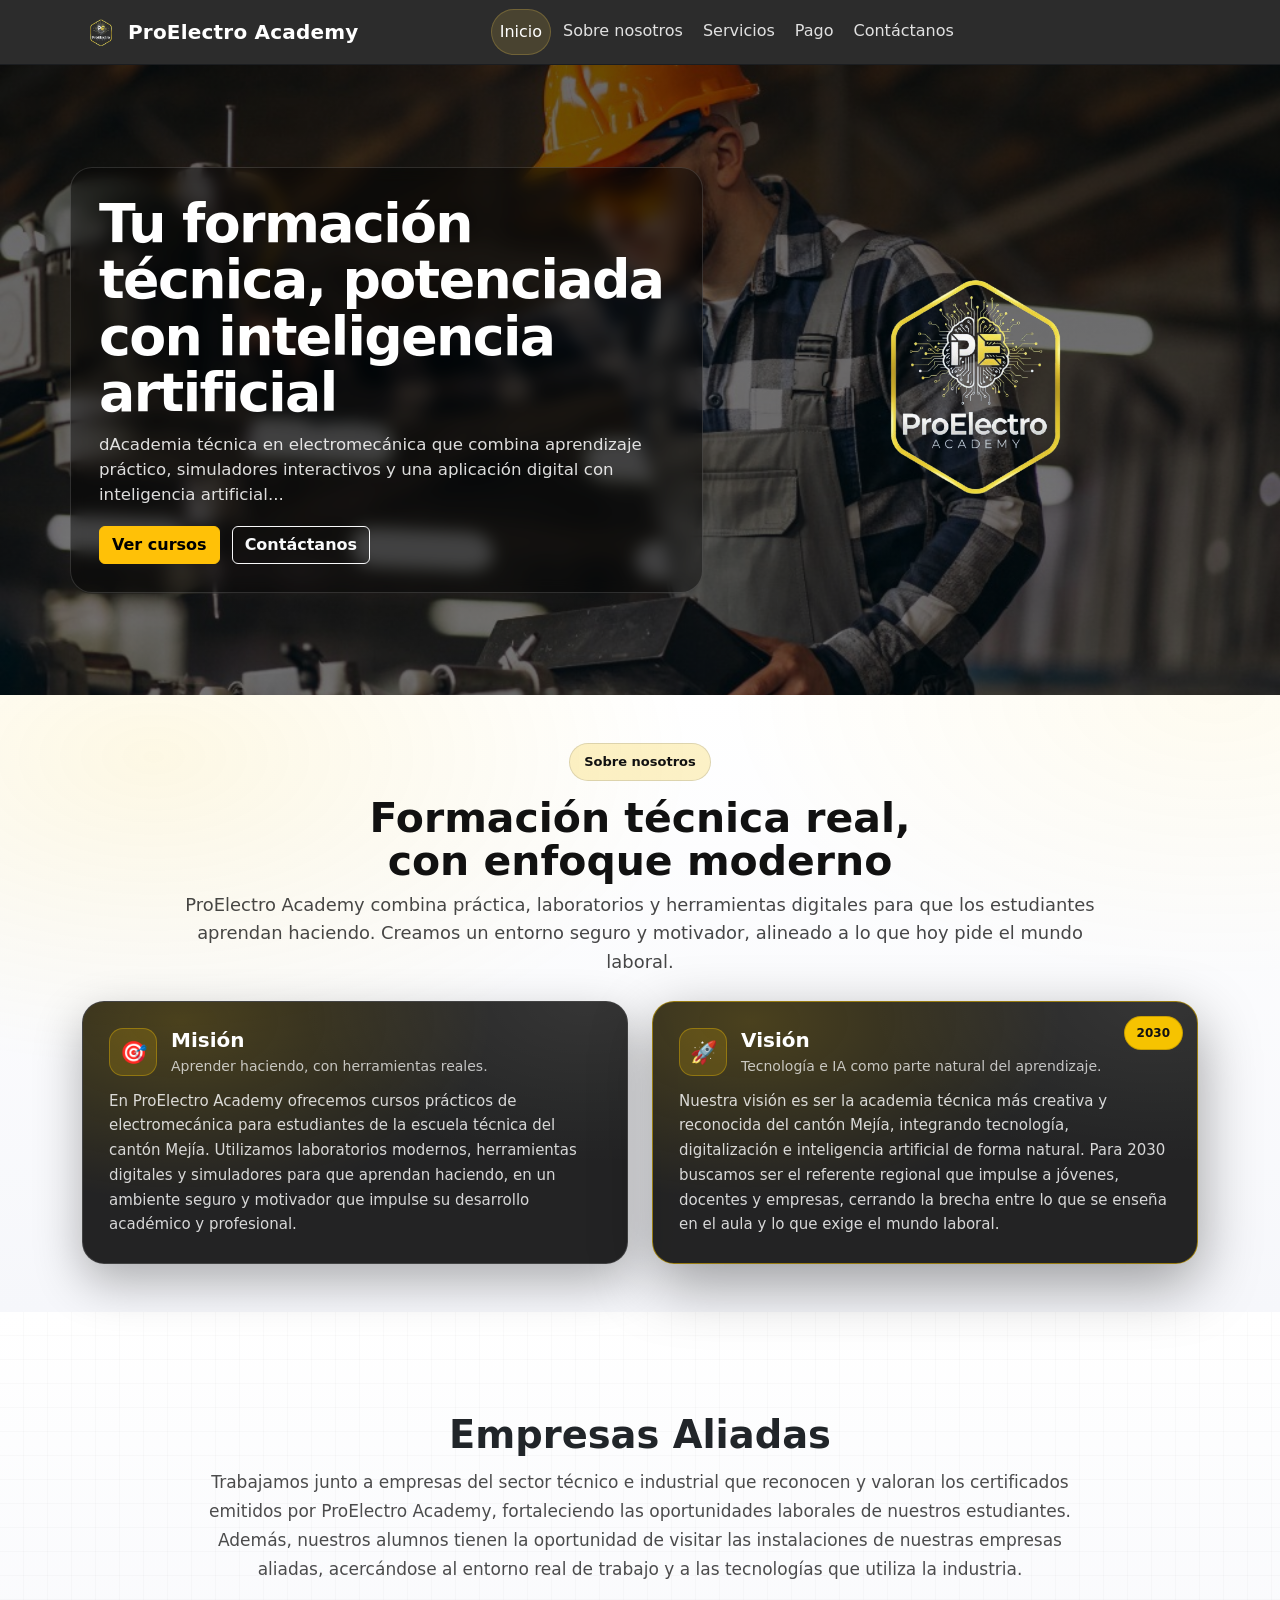
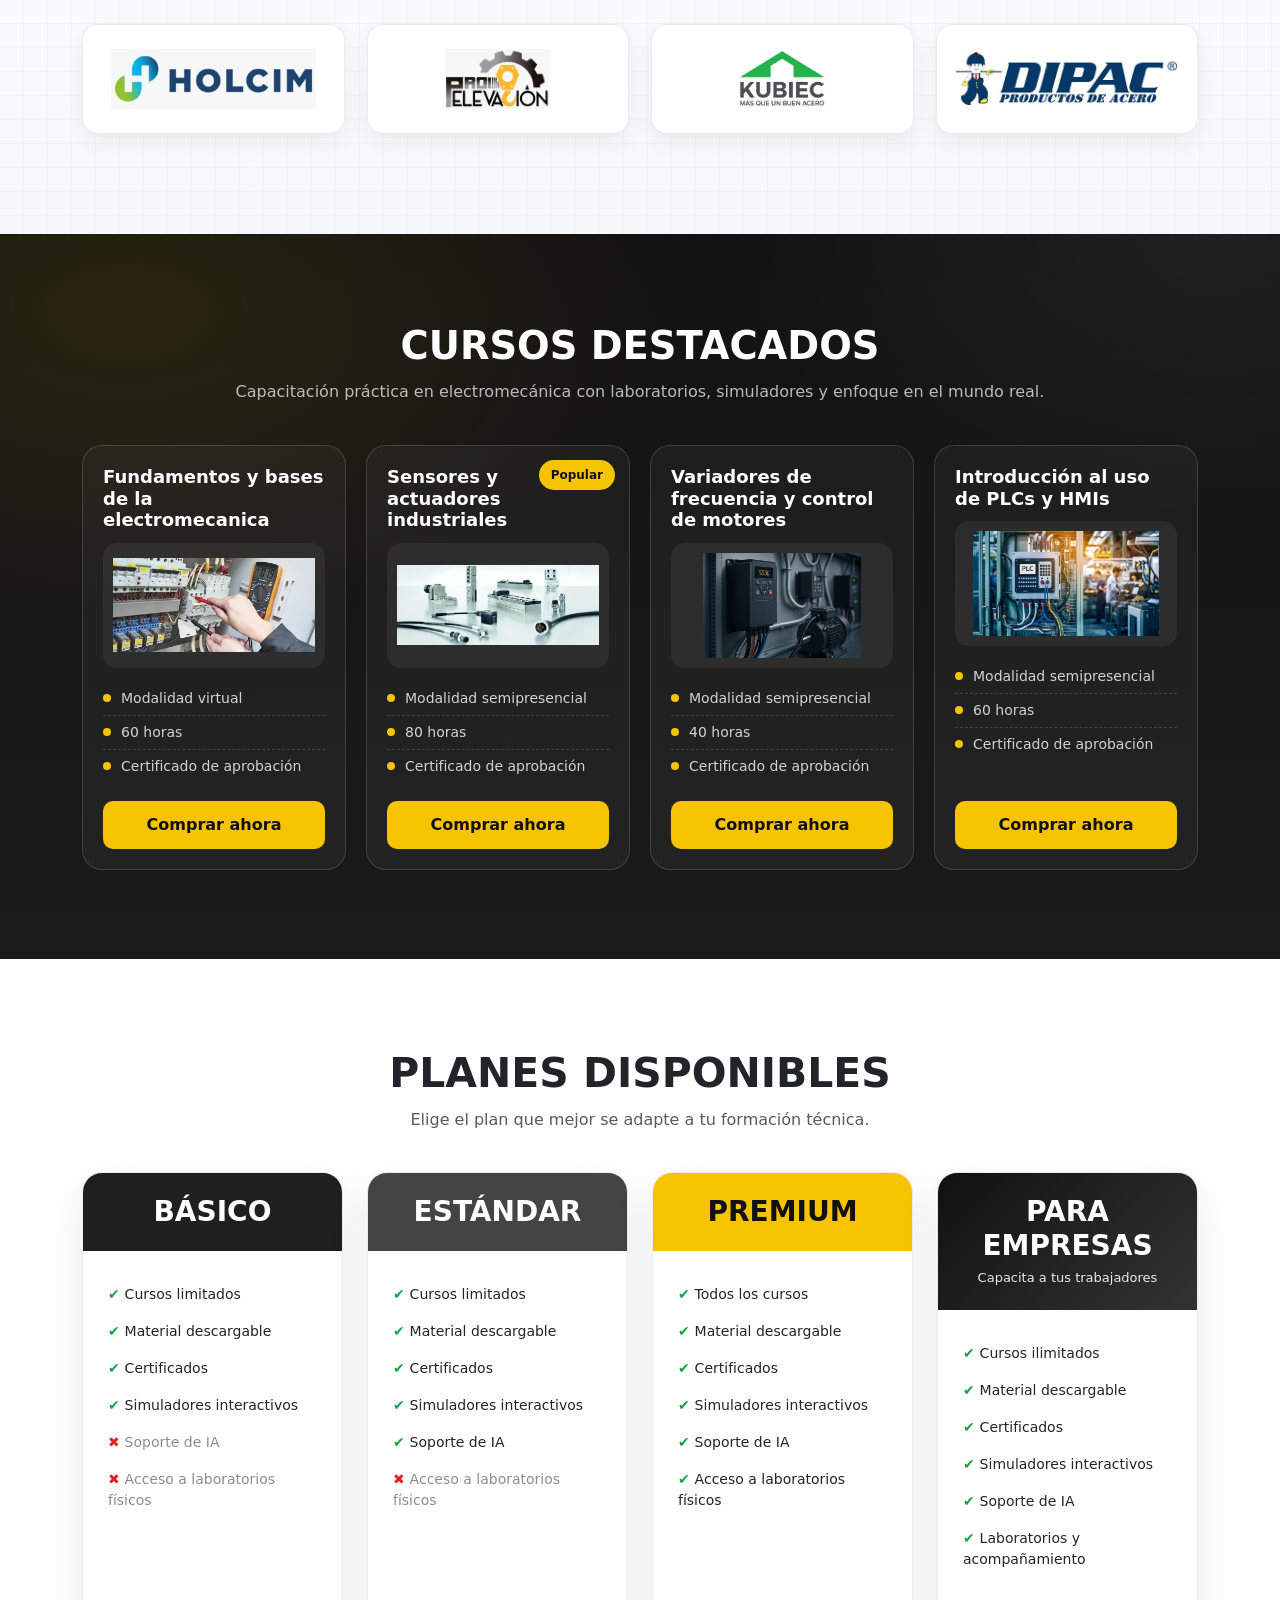
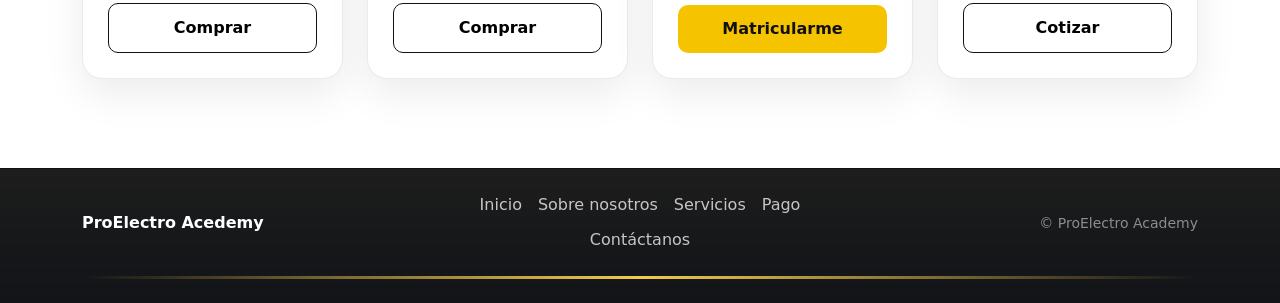
==== commit 5cdfbfee: "t" ====
--- a/index.html
+++ b/index.html
@@ -4,7 +4,7 @@
 <head>
   <meta charset="utf-8" />
   <meta name="viewport" content="width=device-width, initial-scale=1" />
-  <title>ProElectro</title>
+  <title>ProElectro Academy</title>
 
   <!-- Bootstrap -->
   <link href="https://cdn.jsdelivr.net/npm/bootstrap@5.3.3/dist/css/bootstrap.min.css" rel="stylesheet">
@@ -23,7 +23,7 @@
         <!-- Logo -->
         <a class="navbar-brand d-flex align-items-center gap-2" href="index.html">
           <img src="img/logo.png" alt="Logo" class="logo-img">
-          <span class="brand-text d-none d-sm-inline">ProElectro</span>
+          <span class="brand-text d-none d-sm-inline">ProElectro Academy</span>
         </a>
 
         <!-- Toggle Mobile -->
@@ -195,7 +195,7 @@
 
           <!-- CURSO 1 -->
           <article class="c-card">
-            <h3 class="c-title">bases de la electromecanica</h3>
+            <h3 class="c-title">Fundamentos y bases de la electromecanica</h3>
 
             <div class="c-media">
               <img src="img/fudamtos.jpeg" alt="Fundamentos eléctricos">
@@ -370,7 +370,7 @@
         <div class="col-12 col-md-4 text-center text-md-start">
           <div class="d-inline-flex align-items-center gap-2">
 
-            <span class="fw-semibold">ProElectro</span>
+            <span class="fw-semibold">ProElectro Acedemy</span>
           </div>
         </div>
 
@@ -385,7 +385,7 @@
         </div>
 
         <div class="col-12 col-md-4 text-center text-md-end">
-          <small class="text-white-50">© <span id="year"></span> ProElectro</small>
+          <small class="text-white-50">© <span id="year"></span> ProElectro Academy</small>
         </div>
       </div>
 
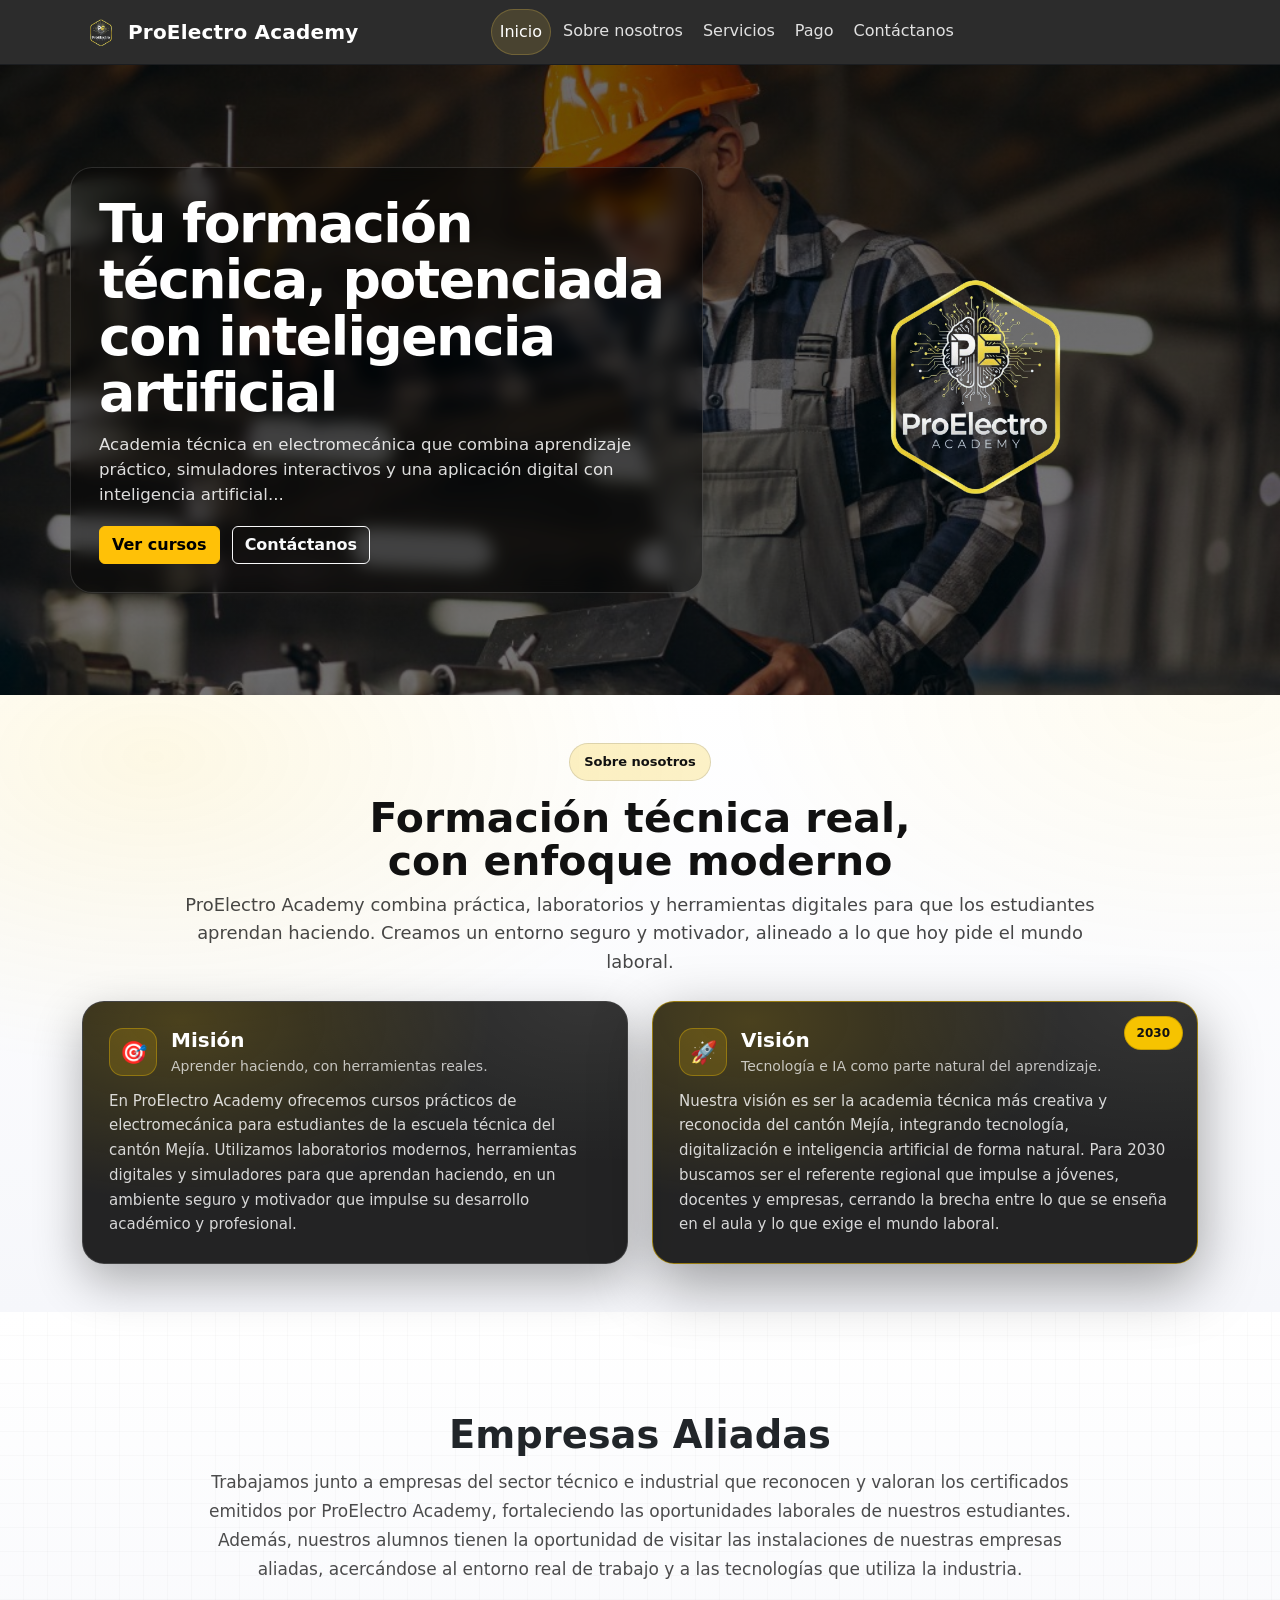
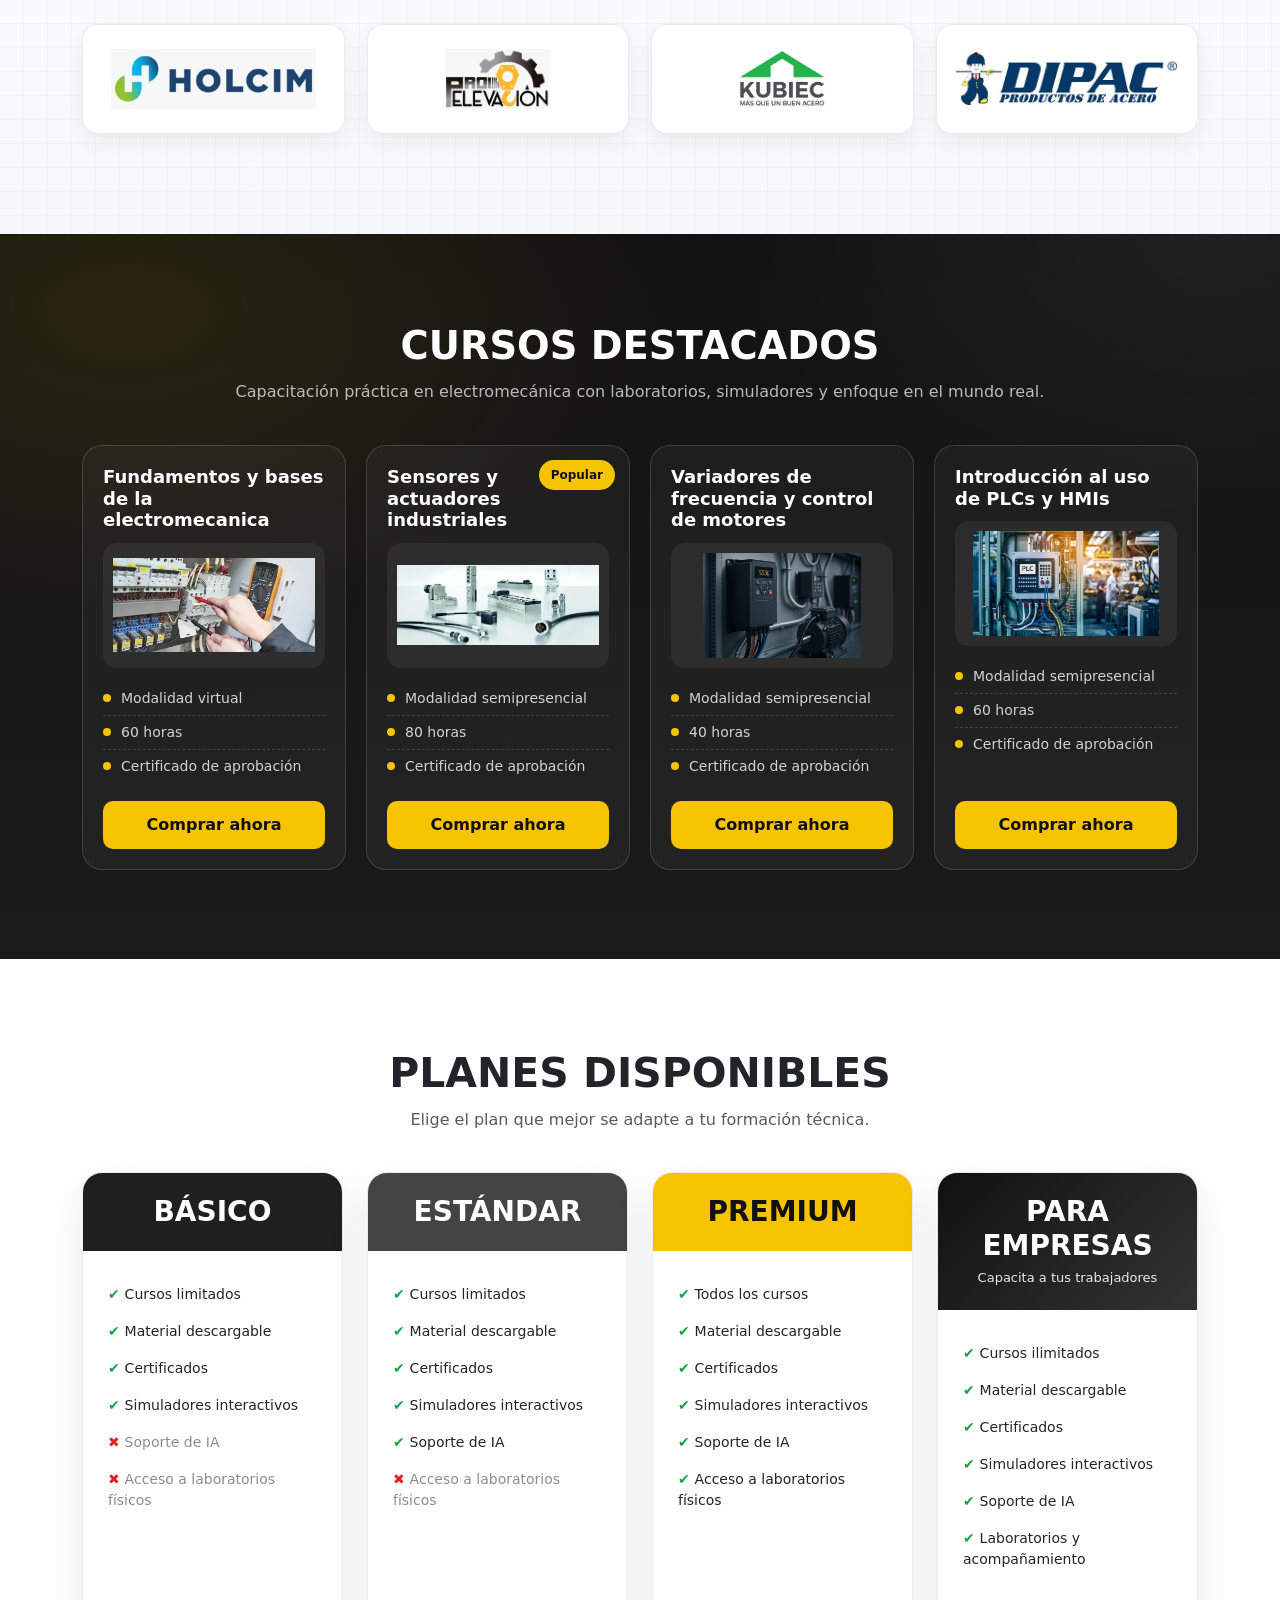
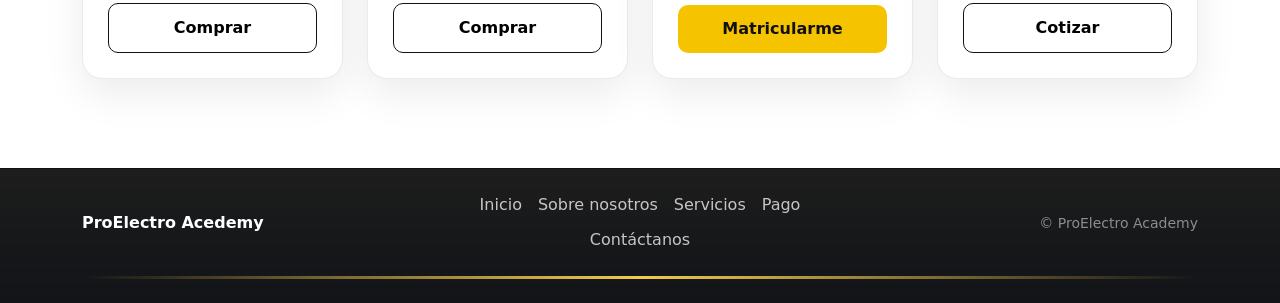
==== commit 53da9ecd: "d" ====
--- a/index.html
+++ b/index.html
@@ -64,7 +64,7 @@
           <div class="hero-box">
             <h1 class="hero-title">Tu formación técnica, potenciada con inteligencia artificial</h1>
             <p class="hero-subtitle">
-              dAcademia técnica en electromecánica que combina aprendizaje práctico, simuladores interactivos y una
+              Academia técnica en electromecánica que combina aprendizaje práctico, simuladores interactivos y una
               aplicación digital con inteligencia artificial...
             </p>
 
